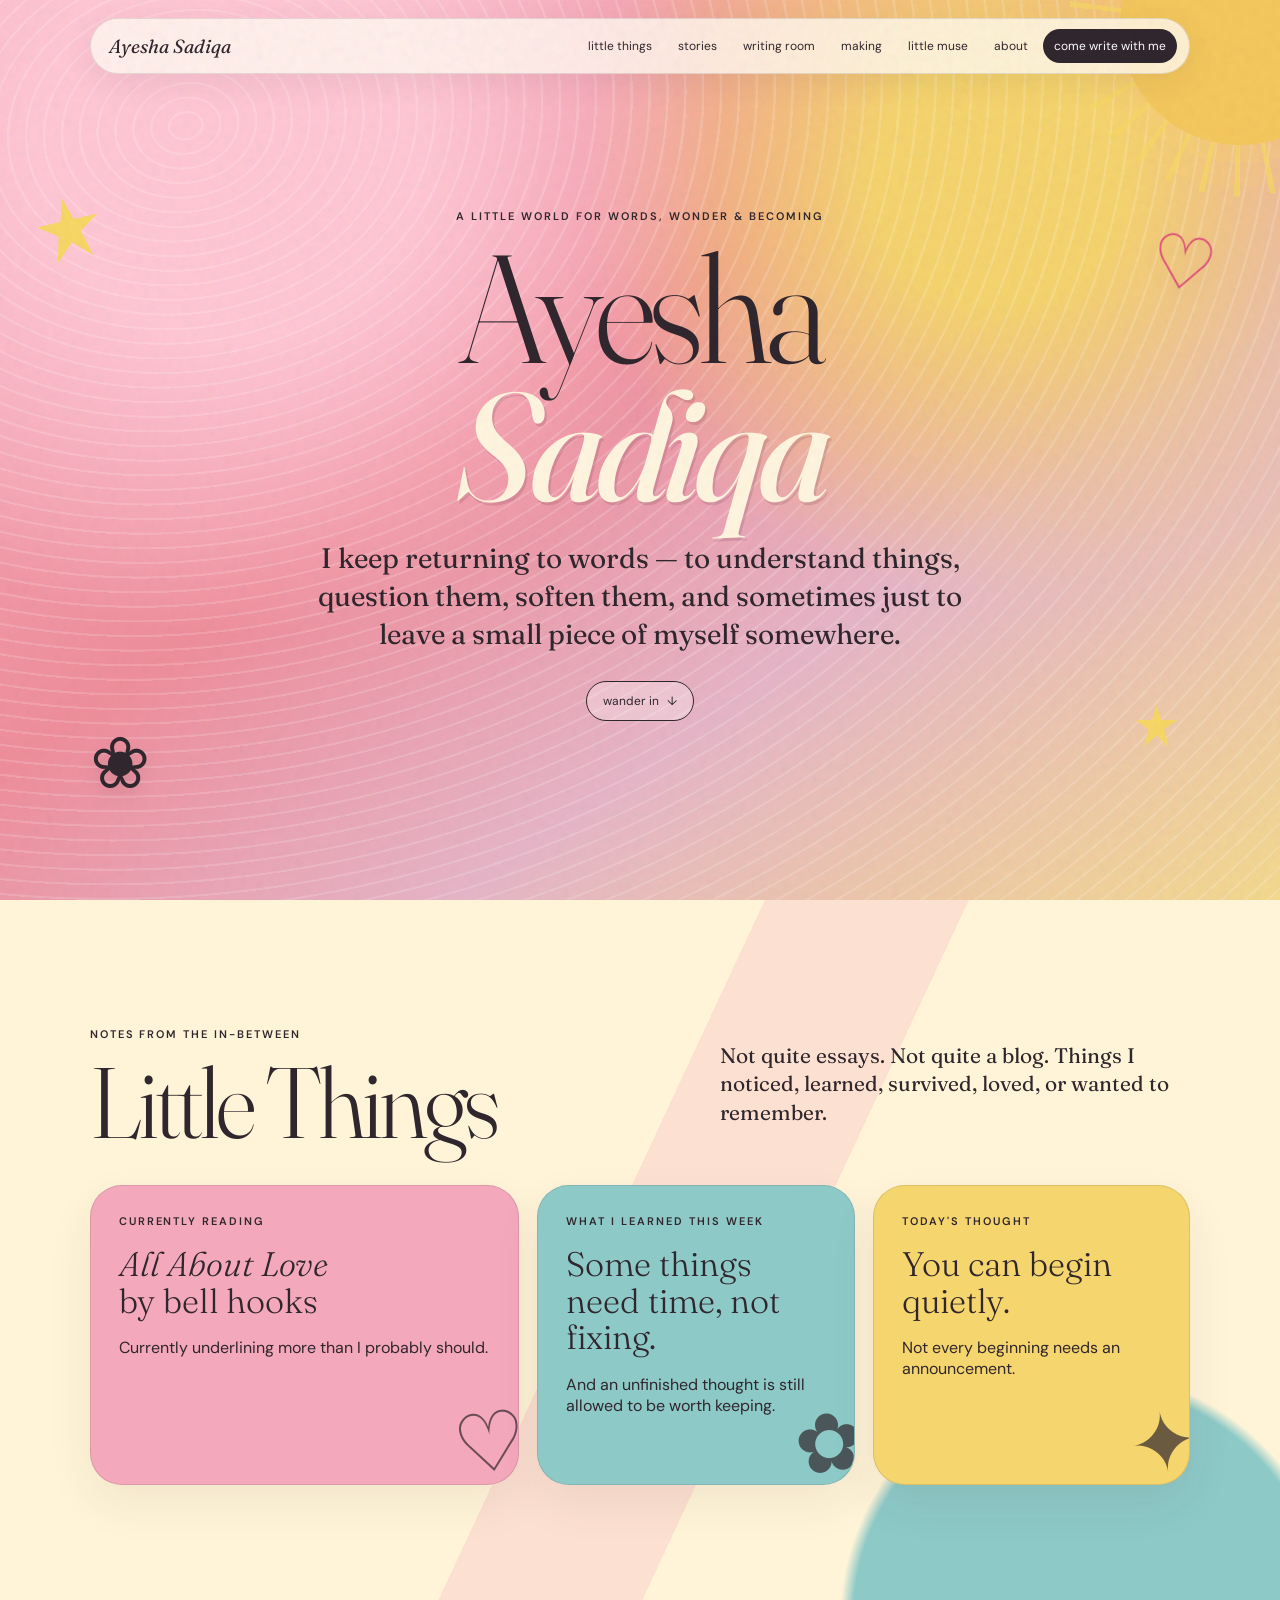
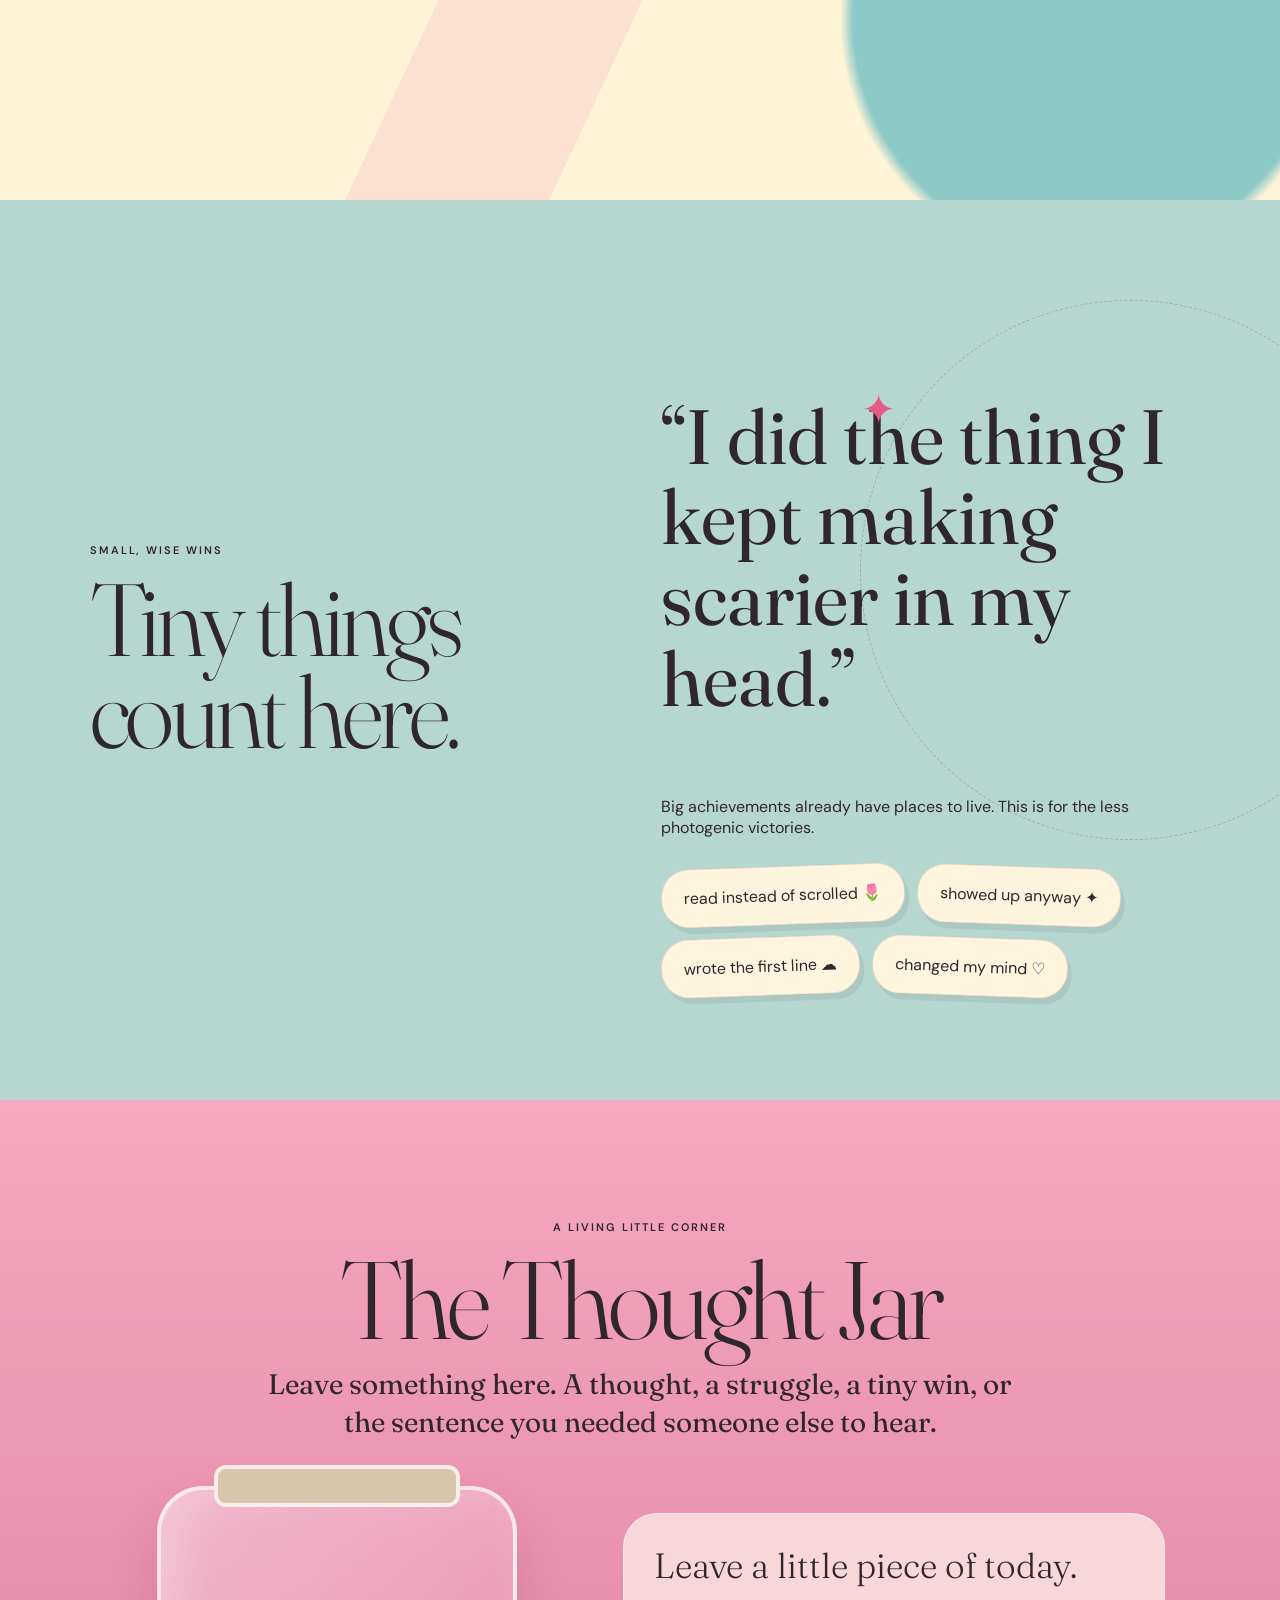
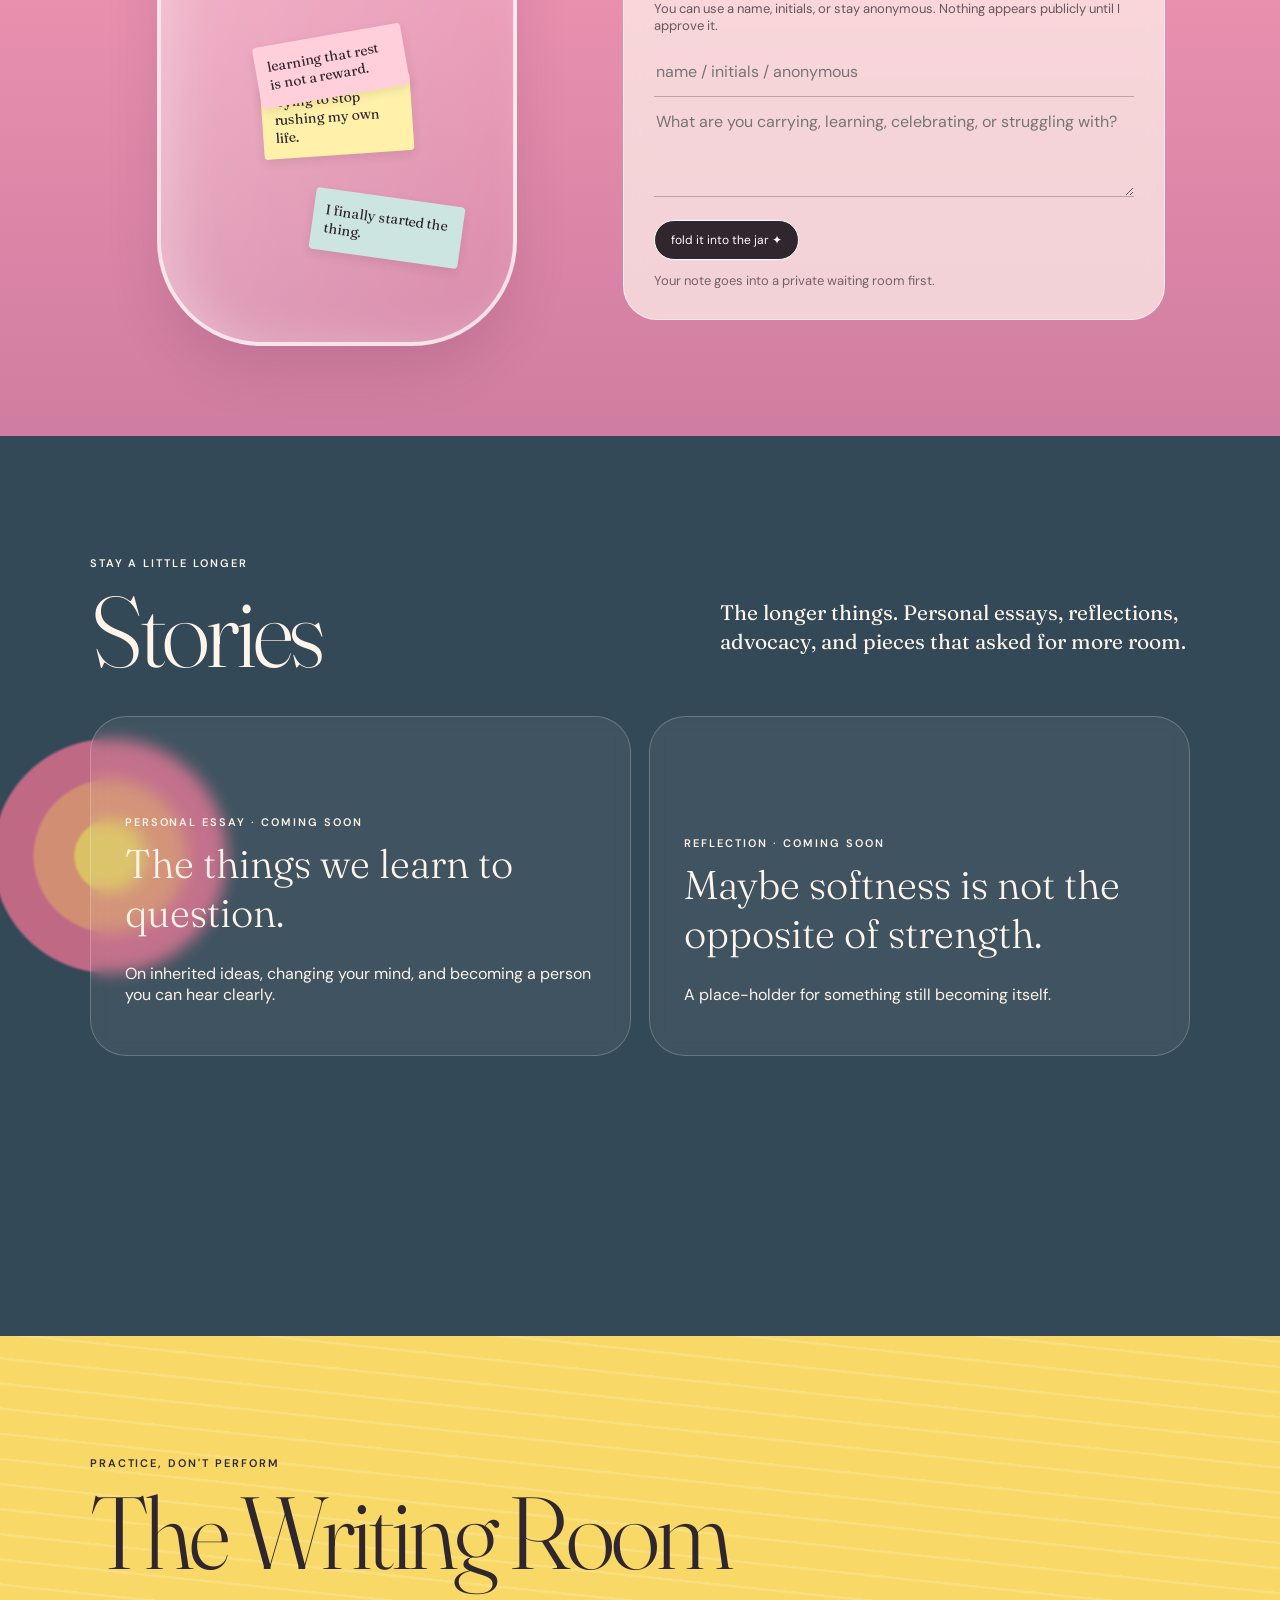
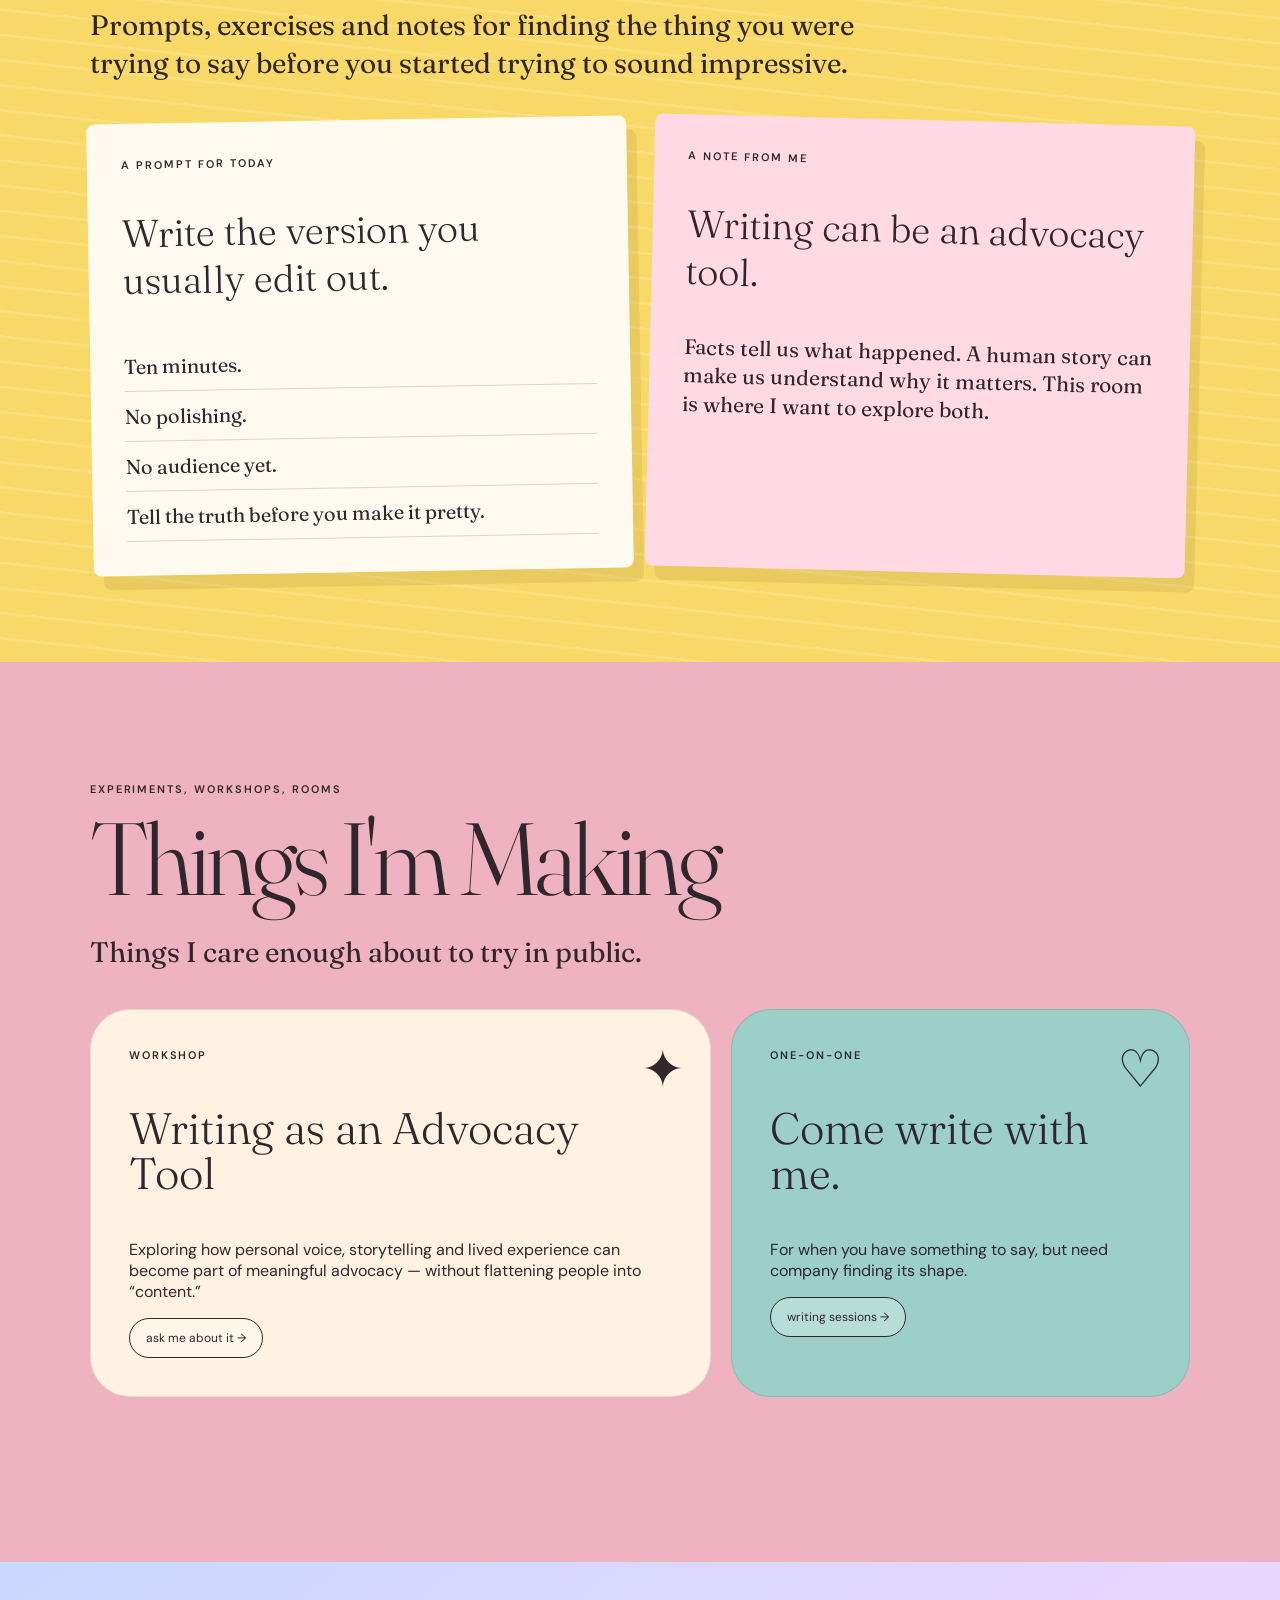
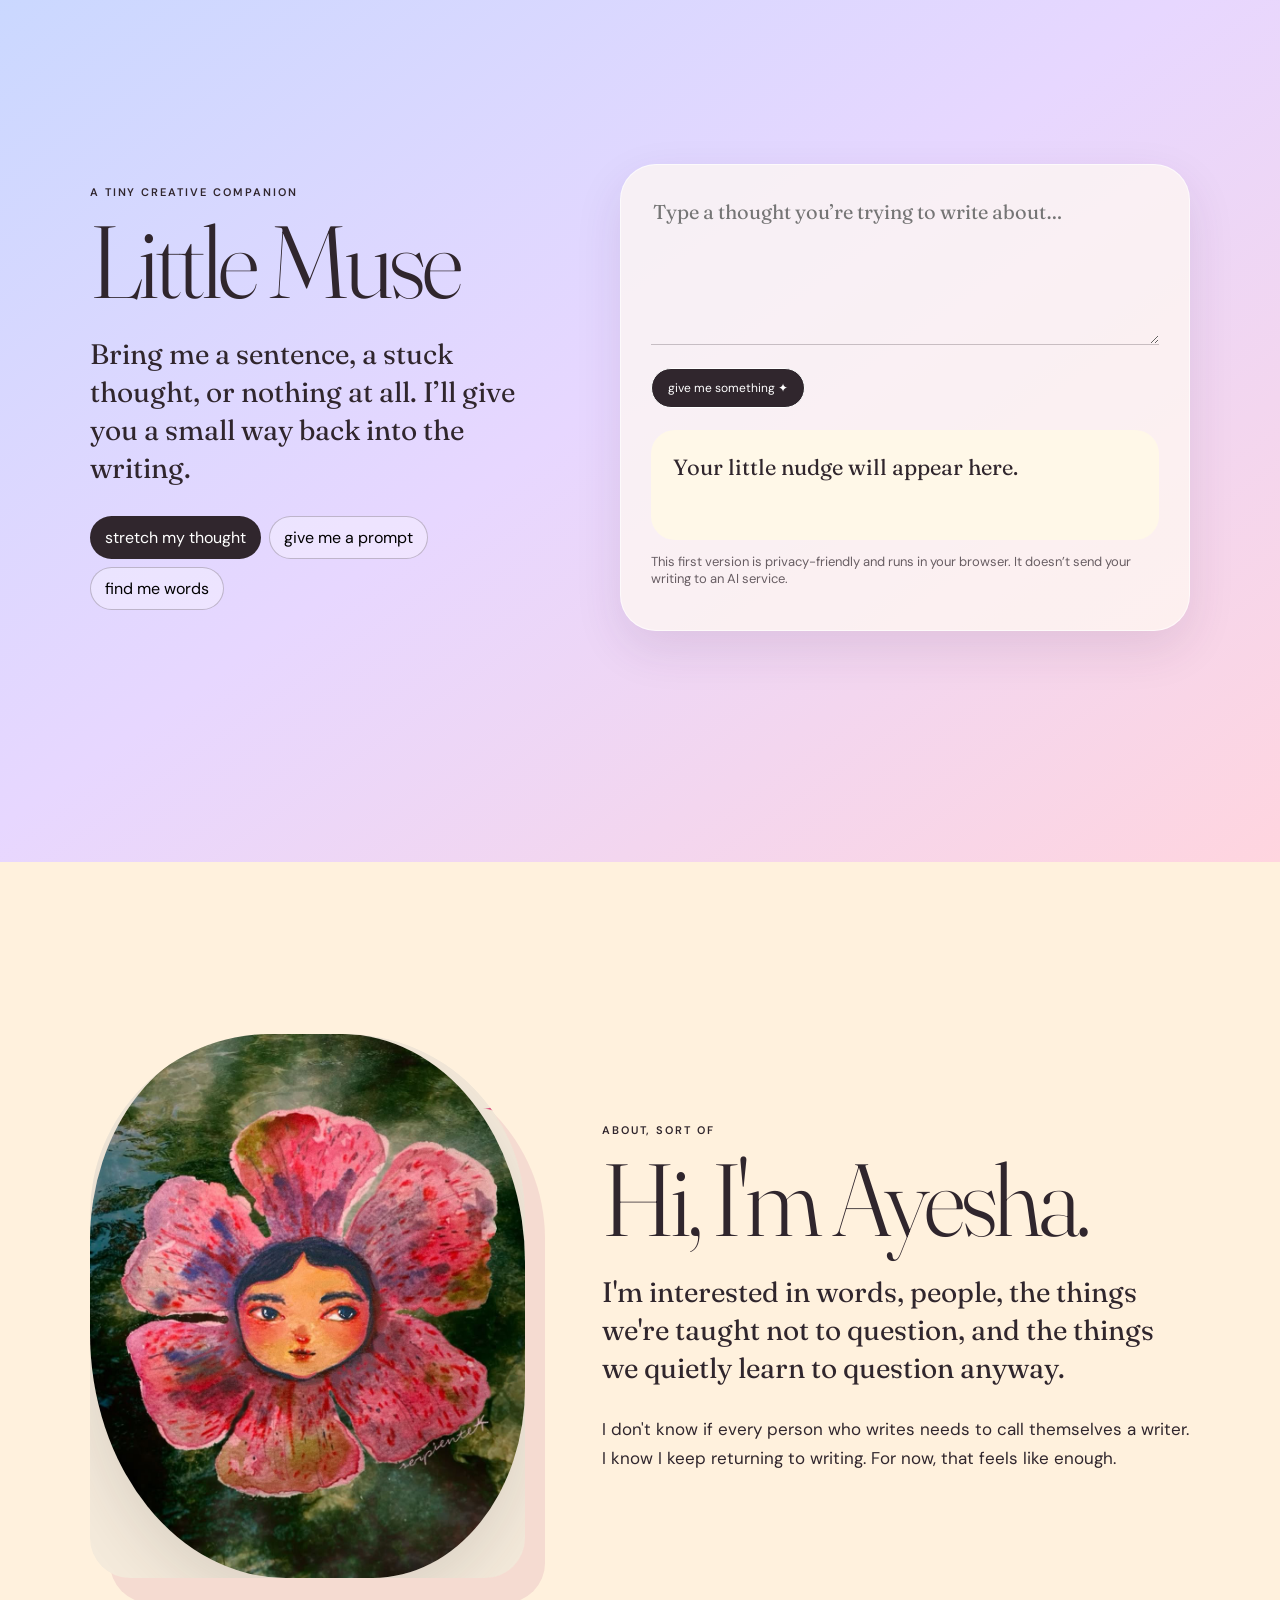
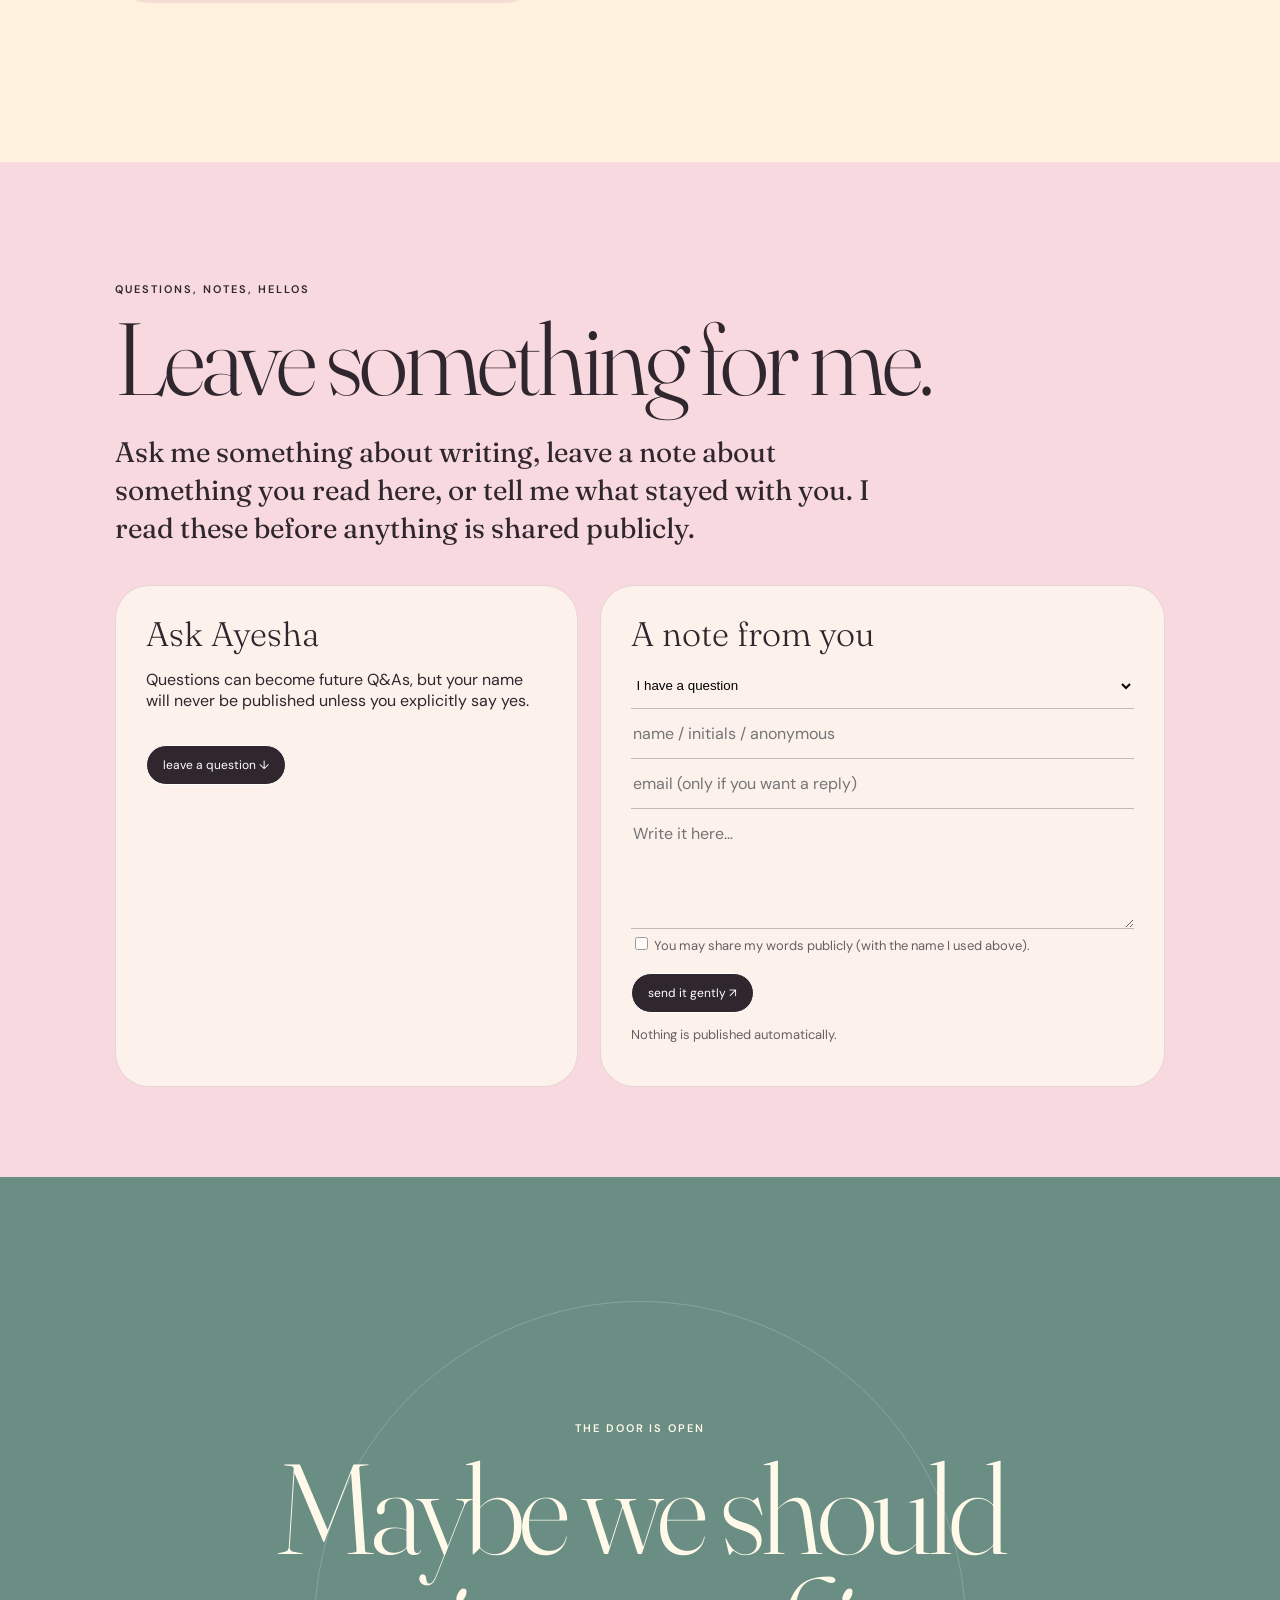
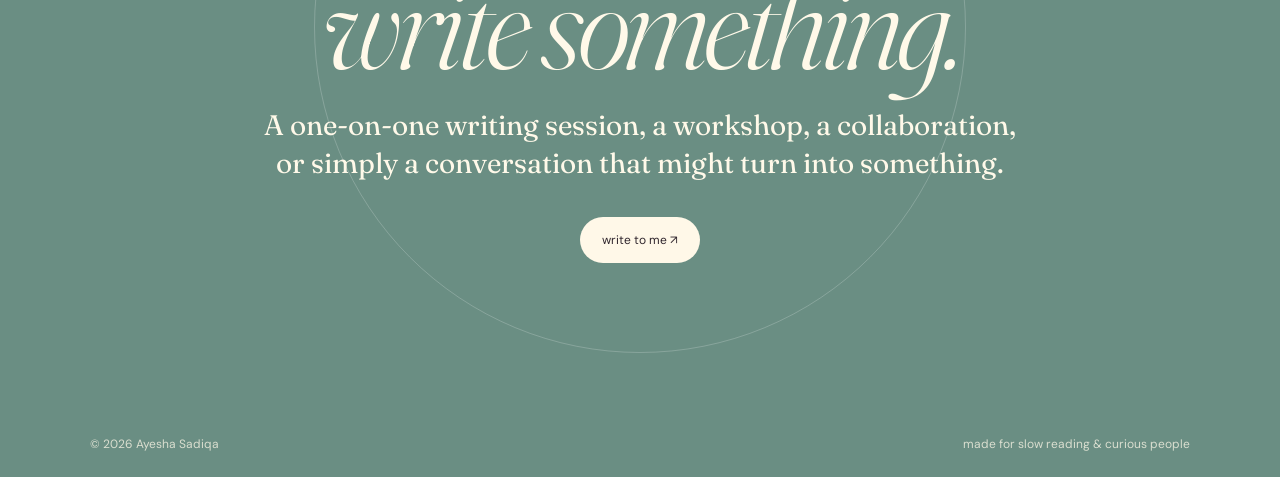
==== index.html @ b077d5cb "Embed final Ayesha flower artwork" ====
<!doctype html>
<html lang="en"><head><meta charset="utf-8"><meta name="viewport" content="width=device-width,initial-scale=1"><meta name="theme-color" content="#fff7e9"><meta name="description" content="Ayesha Sadiqa's little world for words, wonder, writing, reflection and becoming."><meta property="og:title" content="Ayesha Sadiqa — a little world for words"><meta property="og:description" content="Words, wonder, writing, reflection and becoming."><meta property="og:type" content="website"><meta property="og:image" content="/assets/social-card.svg"><meta name="twitter:card" content="summary_large_image"><link rel="icon" href="/assets/favicon.svg" type="image/svg+xml"><link rel="apple-touch-icon" href="/assets/touch-icon.svg"><title>Ayesha Sadiqa — a little world for words</title>
<style>
@import url('https://fonts.googleapis.com/css2?family=DM+Sans:wght@400;500;600&family=Fraunces:opsz,wght@9..144,300;9..144,500&display=swap');
:root{--ink:#30262d;--cream:#fff7e9;--pink:#f3a6bc;--rose:#d94e7d;--coral:#ef866f;--butter:#f7d765;--sky:#86c8d8;--teal:#4b9c9a;--leaf:#648b59;--plum:#8c5a85;--paper:#fffaf1}*{box-sizing:border-box}html{scroll-behavior:smooth}body{margin:0;color:var(--ink);font-family:'DM Sans',sans-serif;background:var(--cream);overflow-x:hidden}a{color:inherit;text-decoration:none}button,input,textarea{font:inherit}.serif{font-family:'Fraunces',Georgia,serif}.grain{position:fixed;inset:0;z-index:99;pointer-events:none;opacity:.075;mix-blend-mode:multiply;background-image:url("data:image/svg+xml,%3Csvg viewBox='0 0 160 160' xmlns='http://www.w3.org/2000/svg'%3E%3Cfilter id='n'%3E%3CfeTurbulence type='fractalNoise' baseFrequency='.7' numOctaves='4' stitchTiles='stitch'/%3E%3C/filter%3E%3Crect width='100%25' height='100%25' filter='url(%23n)'/%3E%3C/svg%3E")}.nav{position:fixed;top:18px;left:50%;transform:translateX(-50%);z-index:50;width:min(1100px,92vw);display:flex;align-items:center;justify-content:space-between;padding:10px 12px 10px 18px;background:rgba(255,250,241,.78);border:1px solid rgba(48,38,45,.12);border-radius:999px;backdrop-filter:blur(16px);box-shadow:0 8px 30px rgba(70,35,50,.08)}.brand{font-family:'Fraunces',serif;font-size:19px;font-style:italic}.navlinks{display:flex;gap:4px;align-items:center}.navlinks a{font-size:12px;padding:9px 11px;border-radius:999px;transition:.2s}.navlinks a:hover{background:#fff}.nav .contact{background:var(--ink);color:#fff}.menu{display:none;border:0;background:transparent;font-size:21px}.panel{min-height:100vh;position:relative;overflow:hidden;padding:120px 7vw 90px;isolation:isolate}.kicker{text-transform:uppercase;letter-spacing:.18em;font-size:11px;font-weight:600}.title{font-family:'Fraunces',serif;font-weight:300;font-size:clamp(48px,8vw,112px);line-height:.9;letter-spacing:-.04em;margin:16px 0}.lead{font-family:'Fraunces',serif;font-size:clamp(20px,2.2vw,31px);line-height:1.35;max-width:780px}.tiny{font-size:13px;opacity:.72}.pill{display:inline-flex;align-items:center;gap:8px;border:1px solid currentColor;border-radius:999px;padding:11px 16px;font-size:12px;background:rgba(255,255,255,.28);cursor:pointer;transition:.2s}.pill:hover{transform:translateY(-2px);background:rgba(255,255,255,.58)}
.home{background:radial-gradient(circle at 18% 16%,#ffc7d5 0 15%,transparent 38%),radial-gradient(circle at 78% 20%,#f5d46e 0 10%,transparent 34%),linear-gradient(145deg,#f8b3c3,#ef8e9c 43%,#e6b6c8 68%,#f4d98e);display:grid;place-items:center}.home:before{content:"";position:absolute;inset:-25%;z-index:-1;background:repeating-radial-gradient(ellipse at 30% 20%,transparent 0 15px,rgba(255,255,255,.16) 16px 18px);transform:rotate(-11deg);animation:drift 22s linear infinite}.hero{max-width:1050px;text-align:center;position:relative}.hero .title{font-size:clamp(70px,12vw,160px)}.hero .title em{display:block;font-weight:500;color:#fff5df;text-shadow:2px 3px 0 rgba(112,53,72,.18)}.hero .lead{margin:24px auto 28px;max-width:690px}.doodle{position:absolute;filter:drop-shadow(0 8px 8px rgba(78,35,52,.12));animation:bob 5s ease-in-out infinite}.star{width:62px;height:62px;background:var(--butter);clip-path:polygon(50% 0,61% 36%,100% 36%,68% 57%,79% 100%,50% 72%,20% 100%,31% 58%,0 36%,39% 36%)}.s1{left:3%;top:22%;transform:rotate(-13deg)}.s2{right:8%;bottom:17%;width:42px;height:42px;animation-delay:-2s}.heart{right:5%;top:24%;font-size:74px;color:#df4c79;transform:rotate(10deg);animation-delay:-1s}.flower{left:7%;bottom:10%;font-size:72px;animation-delay:-3s}.sun{position:absolute;right:-80px;top:-95px;width:240px;height:240px;border-radius:50%;background:#f4c85d;box-shadow:0 0 0 18px rgba(247,215,101,.16),0 0 0 42px rgba(247,215,101,.10);animation:pulse 6s ease-in-out infinite}.sun:after{content:"";position:absolute;inset:-55px;background:repeating-conic-gradient(from 0deg,rgba(247,215,101,.7) 0 2deg,transparent 2deg 12deg);clip-path:circle(49%);z-index:-1}
.little{background:#fff4d8}.little:before{content:"";position:absolute;inset:0;z-index:-2;background:linear-gradient(115deg,transparent 45%,rgba(243,166,188,.25) 45% 57%,transparent 57%),radial-gradient(circle at 85% 80%,#8dc9c7 0 18%,transparent 19%)}.sectionhead{display:flex;justify-content:space-between;align-items:end;gap:30px;margin-bottom:38px}.sectionhead .title{font-size:clamp(54px,8vw,100px);margin-bottom:0}.cards{display:grid;grid-template-columns:1.15fr .85fr .85fr;gap:18px}.note{min-height:300px;border-radius:32px;padding:28px;position:relative;overflow:hidden;border:1px solid rgba(48,38,45,.12);box-shadow:0 18px 45px rgba(79,52,48,.08);transition:.3s}.note:hover{transform:translateY(-7px) rotate(-.4deg)}.note h3{font-family:'Fraunces',serif;font-size:34px;font-weight:300;line-height:1.08;margin:18px 0}.reading{background:#f3a8bb}.learning{background:#8dc9c7}.today{background:#f5d56d}.note .corner{position:absolute;right:-10px;bottom:-12px;font-size:82px;opacity:.7;transform:rotate(-8deg)}
.wins{background:#b6d7cf}.wins .orbit{position:absolute;border:1px dashed rgba(48,38,45,.24);border-radius:50%;width:540px;height:540px;right:-120px;top:100px;animation:spin 30s linear infinite}.wins .orbit:after,.wins .orbit:before{content:"✦";position:absolute;font-size:42px;color:#e45d88}.wins .orbit:after{top:15%;left:0}.wins .orbit:before{right:8%;bottom:8%;color:#f4c85d}.winwrap{display:grid;grid-template-columns:1fr 1.1fr;gap:7vw;align-items:center;min-height:70vh}.bigwin{font-family:'Fraunces',serif;font-size:clamp(40px,6vw,78px);line-height:1.05}.winchips{display:flex;flex-wrap:wrap;gap:12px;margin-top:28px}.winchip{background:#fff5df;border:1px solid rgba(48,38,45,.14);padding:18px 22px;border-radius:28px;transform:rotate(var(--r));box-shadow:4px 6px 0 rgba(48,38,45,.08)}
.jarroom{background:linear-gradient(180deg,#f5a8bf,#e88fae 55%,#cf7da0);text-align:center}.jarroom .title{font-size:clamp(55px,9vw,110px)}.jar-stage{display:grid;grid-template-columns:.9fr 1.1fr;gap:5vw;align-items:center;max-width:1050px;margin:45px auto 0;text-align:left}.jar{height:460px;width:min(360px,80vw);margin:auto;border:4px solid rgba(255,255,255,.72);border-radius:46px 46px 105px 105px;position:relative;background:linear-gradient(110deg,rgba(255,255,255,.32),rgba(255,255,255,.08));box-shadow:inset 18px 0 40px rgba(255,255,255,.25),0 25px 50px rgba(88,40,65,.15)}.jar:before{content:"";position:absolute;left:15%;right:15%;height:34px;top:-25px;border:4px solid rgba(255,255,255,.72);border-radius:12px;background:#d8c5ac}.slip{position:absolute;width:150px;min-height:62px;background:#fff1a9;padding:12px;border-radius:4px;font-family:'Fraunces',serif;font-size:14px;box-shadow:0 4px 10px rgba(70,35,50,.1);left:50%;top:50%;transform:translate(-50%,-50%) rotate(-4deg);animation:floatnote 4s ease-in-out infinite}.slip:nth-child(2){top:68%;left:43%;background:#cde5e1;transform:rotate(8deg);animation-delay:-1s}.slip:nth-child(3){top:32%;left:27%;background:#ffd0dc;transform:rotate(-10deg);animation-delay:-2s}.jarform{background:rgba(255,248,239,.68);border:1px solid rgba(255,255,255,.55);padding:30px;border-radius:34px;backdrop-filter:blur(8px)}.jarform h3{font-family:'Fraunces',serif;font-size:35px;font-weight:300;margin:0 0 8px}.jarform textarea,.jarform input{width:100%;border:0;border-bottom:1px solid rgba(48,38,45,.28);background:transparent;padding:14px 2px;outline:none;resize:vertical}.jarform textarea{min-height:100px}.jarform .pill{margin-top:18px;background:var(--ink);color:white}.wall{margin-top:25px;display:flex;gap:10px;overflow:auto;padding-bottom:8px}.wall .mini{min-width:170px;background:#fff4bb;padding:14px;border-radius:8px;font-family:'Fraunces',serif;font-size:14px;transform:rotate(-1deg)}
.stories{background:#334957;color:#fff4e9}.stories:before{content:"";position:absolute;width:480px;height:480px;border-radius:50%;left:-130px;top:180px;background:radial-gradient(circle,#f8d766 0 10%,#ed9b77 11% 22%,#d96f8e 23% 34%,transparent 35%);filter:blur(.2px);opacity:.85;animation:pulse 8s ease-in-out infinite}.storygrid{display:grid;grid-template-columns:repeat(2,1fr);gap:18px;margin-top:40px}.story{min-height:340px;padding:34px;border:1px solid rgba(255,255,255,.22);border-radius:36px;background:rgba(255,255,255,.06);backdrop-filter:blur(8px);display:flex;flex-direction:column;justify-content:flex-end}.story h3{font-family:'Fraunces',serif;font-size:40px;font-weight:300;margin:10px 0}.story:hover{background:rgba(255,255,255,.11)}
.writing{background:#f8d968}.writing:before{content:"";position:absolute;inset:0;z-index:-1;background:repeating-linear-gradient(6deg,transparent 0 22px,rgba(255,255,255,.15) 23px 25px)}.desk{display:grid;grid-template-columns:1fr 1fr;gap:20px;margin-top:38px}.paper{background:#fffaf0;border-radius:8px;padding:34px;min-height:340px;box-shadow:10px 14px 0 rgba(97,68,28,.10);transform:rotate(-1deg)}.paper:nth-child(2){transform:rotate(1.4deg);background:#ffd9e4}.paper h3{font-family:'Fraunces',serif;font-size:38px;font-weight:300}.promptline{border-bottom:1px solid rgba(48,38,45,.18);padding:12px 0;font-family:'Fraunces',serif;font-size:20px}
.making{background:#efb2c1}.projectgrid{display:grid;grid-template-columns:1.15fr .85fr;gap:20px;margin-top:38px}.project{background:#fff2e1;border:1px solid rgba(48,38,45,.12);border-radius:40px;padding:38px;min-height:360px;position:relative;overflow:hidden}.project h3{font-family:'Fraunces',serif;font-size:44px;font-weight:300;line-height:1.02}.project .spark{position:absolute;right:25px;top:25px;font-size:52px;animation:spin 9s linear infinite}.project.alt{background:#9bcfc7}
.about{background:#fff1dd}.aboutwrap{display:grid;grid-template-columns:.85fr 1.15fr;gap:6vw;align-items:center;min-height:72vh}.portrait{aspect-ratio:4/5;height:auto;border-radius:180px 180px 40px 40px;background:#f4eadb;position:relative;overflow:hidden;box-shadow:20px 25px 0 rgba(216,150,171,.25)}.portrait img{width:100%;height:100%;display:block;object-fit:cover}.portrait:after{content:"✦";position:absolute;right:-15px;top:30px;font-size:72px;color:#d64e7b;z-index:2}.about p:not(.lead){max-width:620px;font-size:17px;line-height:1.7}.contactroom{background:#6a8e83;color:#fff9e9;text-align:center;display:grid;place-items:center}.contactroom:before{content:"";position:absolute;width:650px;height:650px;border:1px solid rgba(255,255,255,.2);border-radius:50%;animation:pulse 7s ease-in-out infinite}.contactroom .title{font-size:clamp(62px,10vw,130px)}.contactroom .pill{background:#fff8e8;color:var(--ink);border:0;padding:15px 22px}.footer{position:absolute;bottom:25px;left:7vw;right:7vw;display:flex;justify-content:space-between;font-size:12px;opacity:.75}
.toast{position:fixed;left:50%;bottom:24px;transform:translate(-50%,20px);background:#30262d;color:#fff;padding:12px 18px;border-radius:999px;z-index:100;opacity:0;pointer-events:none;transition:.25s}.toast.show{opacity:1;transform:translate(-50%,0)}
@keyframes bob{0%,100%{translate:0 0}50%{translate:0 -14px}}@keyframes drift{to{transform:rotate(349deg) translateX(30px)}}@keyframes pulse{50%{transform:scale(1.05)}}@keyframes spin{to{transform:rotate(360deg)}}@keyframes floatnote{0%,100%{margin-top:0}50%{margin-top:-9px}}
@media(max-width:820px){.navlinks a:not(.contact){display:none}.menu{display:block}.panel{padding:110px 6vw 70px}.cards,.winwrap,.jar-stage,.storygrid,.desk,.projectgrid,.aboutwrap{grid-template-columns:1fr}.sectionhead{display:block}.note{min-height:230px}.jar-stage{text-align:center}.jarform{text-align:left}.aboutwrap{gap:35px}.portrait{max-width:360px;width:80%;margin:auto}.sun{right:-130px}.doodle.heart{right:-12px}.home .flower{left:-8px}.footer{position:relative;left:auto;right:auto;bottom:auto;margin-top:60px;gap:20px}}

/* mobile-first polish */
.mobile-dock{display:none}
@media(max-width:820px){
  html{scroll-padding-top:86px}
  body{padding-bottom:74px}
  .nav{top:10px;width:calc(100vw - 20px);padding:8px 9px 8px 14px;border-radius:22px}
  .brand{font-size:17px;white-space:nowrap}
  .navlinks{margin-left:auto}
  .navlinks a:not(.contact){display:none}
  .nav .contact{display:inline-flex;font-size:11px;padding:9px 11px}
  .menu{display:none}
  .panel{min-height:auto;padding:104px 20px 72px}
  .home{min-height:100svh;padding-top:124px;padding-bottom:96px}
  .hero{width:100%;max-width:100%}
  .hero .title{font-size:clamp(58px,20vw,86px);line-height:.88}
  .hero .lead{font-size:20px;line-height:1.45;margin:20px auto 24px;padding:0 3px}
  .kicker{font-size:10px;letter-spacing:.14em;line-height:1.5}
  .title,.sectionhead .title,.jarroom .title,.contactroom .title{font-size:clamp(48px,15vw,72px);line-height:.94;overflow-wrap:anywhere}
  .lead{font-size:20px;line-height:1.45}
  .sectionhead{display:block;margin-bottom:26px}
  .sectionhead .lead{margin-top:18px}
  .cards,.winwrap,.jar-stage,.storygrid,.desk,.projectgrid,.aboutwrap{grid-template-columns:1fr}
  .cards{gap:14px}
  .note{min-height:210px;padding:24px;border-radius:26px}
  .note h3{font-size:31px;padding-right:28px}
  .note .corner{font-size:62px;right:-4px;bottom:-6px}
  .wins{padding-top:92px}
  .winwrap{gap:26px;min-height:auto}
  .bigwin{font-size:42px;line-height:1.08;margin:6px 0 18px}
  .winchips{gap:9px}
  .winchip{padding:13px 16px;border-radius:20px;font-size:13px}
  .wins .orbit{width:360px;height:360px;right:-210px;top:70px;opacity:.7}
  .jarroom{padding-left:16px;padding-right:16px}
  .jarroom>.lead{font-size:19px;padding:0 6px}
  .jar-stage{gap:38px;margin-top:44px;text-align:center}
  .jar{width:min(330px,88vw);height:430px;border-radius:40px 40px 88px 88px;border-width:3px}
  .jar:before{top:-23px;height:31px;border-width:3px}
  .slip{width:138px;min-height:58px;font-size:13px;padding:10px}
  .slip:nth-child(2){top:69%;left:41%}
  .slip:nth-child(3){top:31%;left:22%}
  .jarform{padding:24px 20px;border-radius:28px;text-align:left}
  .jarform h3{font-size:31px}
  .jarform input,.jarform textarea{font-size:16px;padding:15px 2px}
  .jarform textarea{min-height:120px}
  .jarform .pill{width:100%;justify-content:center;padding:14px 16px}
  .wall{margin-left:-4px;margin-right:-4px;padding:4px 4px 12px;scroll-snap-type:x mandatory}
  .wall .mini{min-width:72vw;scroll-snap-align:center;padding:16px;font-size:15px}
  .storygrid,.desk,.projectgrid{gap:14px}
  .story{min-height:260px;padding:25px;border-radius:28px}
  .story h3{font-size:32px}
  .paper{min-height:auto;padding:25px;transform:none!important;border-radius:18px}
  .paper h3{font-size:32px}
  .promptline{font-size:18px}
  .project{min-height:auto;padding:27px;border-radius:30px}
  .project h3{font-size:37px;padding-right:24px}
  .project .spark{font-size:39px;right:16px;top:14px}
  .aboutwrap{gap:30px}
  .portrait{height:390px;max-width:330px;width:88%;margin:auto;border-radius:140px 140px 32px 32px}
  .about .lead{font-size:23px}
  .about p:not(.lead){font-size:16px;line-height:1.7}
  .contactroom{min-height:82svh;padding-bottom:110px}
  .contactroom:before{width:430px;height:430px}
  .contactroom .lead{font-size:20px}
  .contactroom .pill{padding:15px 20px}
  .footer{position:relative;left:auto;right:auto;bottom:auto;margin-top:60px;gap:8px;flex-direction:column;align-items:center}
  .sun{width:180px;height:180px;right:-105px;top:-70px}
  .s1{left:-18px;top:18%;width:42px;height:42px}
  .s2{right:18px;bottom:10%;width:30px;height:30px}
  .doodle.heart{right:-4px;top:28%;font-size:54px}
  .home .flower{left:-8px;bottom:7%;font-size:48px}
  .mobile-dock{display:flex;position:fixed;z-index:70;left:10px;right:10px;bottom:10px;padding:8px 7px calc(8px + env(safe-area-inset-bottom));background:rgba(255,250,241,.9);backdrop-filter:blur(18px);border:1px solid rgba(48,38,45,.12);border-radius:24px;box-shadow:0 10px 32px rgba(70,35,50,.18);justify-content:space-around;gap:3px}
  .mobile-dock a{display:flex;min-width:0;flex:1;flex-direction:column;align-items:center;gap:3px;padding:6px 2px;border-radius:16px;font-size:9px;line-height:1.1;text-align:center}
  .mobile-dock b{font-size:17px;font-weight:400;line-height:1}
  .mobile-dock a:active{background:#fff}
  .toast{bottom:92px;max-width:calc(100vw - 32px);text-align:center}
}
@media(max-width:380px){
  .nav .contact{font-size:10px;padding:8px 9px}
  .brand{font-size:15px}
  .hero .title{font-size:56px}
  .jar{width:90vw;height:400px}
  .slip{width:126px}
  .mobile-dock a{font-size:8px}
}
@media(prefers-reduced-motion:reduce){
  *,*:before,*:after{animation-duration:.001ms!important;animation-iteration-count:1!important;scroll-behavior:auto!important}
}

/* thought jar mobile correction */
@media(max-width:820px){
  .jarroom{
    padding-top:88px!important;
    padding-bottom:86px!important;
    min-height:auto!important;
  }
  .jarroom .title{
    margin-top:10px!important;
    margin-bottom:16px!important;
    font-size:clamp(54px,16vw,72px)!important;
    line-height:.9!important;
  }
  .jarroom>.lead{
    max-width:340px!important;
    margin:0 auto!important;
    font-size:18px!important;
    line-height:1.42!important;
  }
  .jar-stage{
    display:flex!important;
    flex-direction:column!important;
    align-items:center!important;
    gap:26px!important;
    margin:30px auto 0!important;
    width:100%!important;
    max-width:380px!important;
  }
  .jar{
    display:block!important;
    visibility:visible!important;
    opacity:1!important;
    order:1!important;
    width:min(300px,82vw)!important;
    height:350px!important;
    min-height:350px!important;
    margin:12px auto 4px!important;
    border:4px solid rgba(255,255,255,.9)!important;
    border-radius:38px 38px 82px 82px!important;
    background:
      linear-gradient(110deg,rgba(255,255,255,.30),rgba(255,255,255,.07)),
      rgba(255,255,255,.05)!important;
    box-shadow:
      inset 18px 0 32px rgba(255,255,255,.26),
      inset -10px 0 24px rgba(255,255,255,.08),
      0 18px 38px rgba(88,40,65,.18)!important;
  }
  .jar:before{
    left:16%!important;
    right:16%!important;
    height:28px!important;
    top:-22px!important;
    border:4px solid rgba(255,255,255,.9)!important;
    border-radius:10px!important;
    background:#dcc7ad!important;
  }
  .slip{
    width:122px!important;
    min-height:54px!important;
    padding:9px!important;
    font-size:12px!important;
    line-height:1.25!important;
    box-shadow:0 5px 12px rgba(70,35,50,.16)!important;
  }
  .slip:nth-child(1){
    left:52%!important;
    top:49%!important;
    transform:translate(-50%,-50%) rotate(-5deg)!important;
  }
  .slip:nth-child(2){
    left:41%!important;
    top:69%!important;
    transform:translate(-50%,-50%) rotate(7deg)!important;
  }
  .slip:nth-child(3){
    left:31%!important;
    top:31%!important;
    transform:translate(-50%,-50%) rotate(-8deg)!important;
  }
  .jarform{
    order:2!important;
    width:100%!important;
    margin:0!important;
  }
}
@media(max-width:390px){
  .jar-stage{max-width:340px!important}
  .jar{width:278px!important;height:330px!important;min-height:330px!important}
  .slip{width:112px!important;font-size:11.5px!important}
}

.moderation-note{margin-top:12px;opacity:.65}
.muse{background:linear-gradient(145deg,#c9d8ff,#e7d7ff 48%,#ffd5df);color:var(--ink)}
.muse-wrap{display:grid;grid-template-columns:.9fr 1.1fr;gap:5vw;align-items:center;max-width:1120px;margin:auto;min-height:70vh}
.muse-tools{display:flex;gap:8px;flex-wrap:wrap;margin-top:24px}
.muse-tab{border:1px solid rgba(48,38,45,.25);background:rgba(255,255,255,.34);border-radius:999px;padding:10px 14px;cursor:pointer}
.muse-tab.active{background:var(--ink);color:white}
.muse-card{background:rgba(255,250,241,.72);border:1px solid rgba(255,255,255,.65);border-radius:36px;padding:30px;box-shadow:0 18px 48px rgba(70,35,80,.11)}
.muse-card textarea{width:100%;min-height:150px;resize:vertical;border:0;border-bottom:1px solid rgba(48,38,45,.25);background:transparent;font:20px/1.5 'Fraunces',serif;outline:none}
.muse-go{margin-top:18px;background:var(--ink)!important;color:white!important}
.muse-output{margin-top:22px;padding:22px;border-radius:24px;background:#fff8e8;font:22px/1.45 'Fraunces',serif;min-height:110px}
@media(max-width:820px){
  body{padding-top:48px}
  .nav{top:10px}
  .mobile-dock{
    top:72px!important;
    bottom:auto!important;
    left:10px!important;
    right:10px!important;
    padding:6px 6px!important;
    border-radius:20px!important;
    overflow-x:auto;
    scrollbar-width:none;
  }
  .mobile-dock::-webkit-scrollbar{display:none}
  .mobile-dock a{min-width:58px!important;font-size:8.5px!important;padding:5px 1px!important}
  .mobile-dock b{font-size:16px!important}
  .home{padding-top:172px!important}
  .panel:not(.home){scroll-margin-top:132px}
  .muse-wrap{grid-template-columns:1fr;gap:24px;min-height:auto}
  .muse-card{padding:22px 18px;border-radius:28px}
  .muse-card textarea{font-size:18px;min-height:130px}
  .muse-output{font-size:19px;padding:18px}
  .muse-tools{gap:6px}
  .muse-tab{font-size:11px;padding:9px 11px}
}
.connect{background:#f7d9df}.connect-wrap{max-width:1050px;margin:auto}.connect-grid{display:grid;grid-template-columns:.9fr 1.1fr;gap:22px;margin-top:38px}.connect-card{background:rgba(255,250,241,.72);border:1px solid rgba(48,38,45,.12);border-radius:34px;padding:30px}.connect-card h3{font:300 34px/1.1 'Fraunces',serif;margin:0 0 10px}.connect-card input,.connect-card textarea,.connect-card select{width:100%;border:0;border-bottom:1px solid rgba(48,38,45,.28);background:transparent;padding:14px 2px;outline:none}.connect-card textarea{min-height:120px;resize:vertical}.connect-card .pill{margin-top:18px;background:var(--ink);color:#fff}.skip-link{position:fixed;left:12px;top:-60px;z-index:200;background:#fff;padding:10px 14px;border-radius:12px}.skip-link:focus{top:12px}a:focus-visible,button:focus-visible,input:focus-visible,textarea:focus-visible,select:focus-visible{outline:3px solid #30262d;outline-offset:3px}@media(max-width:820px){.connect-grid{grid-template-columns:1fr}.connect-card{padding:24px 20px;border-radius:28px}}.about-artwork{display:block;width:100%;height:auto;aspect-ratio:4/5;object-fit:cover;border-radius:38% 42% 35% 45%;box-shadow:0 24px 60px rgba(48,38,45,.12)}@media(prefers-reduced-motion:reduce){*,*::before,*::after{animation-duration:.01ms!important;animation-iteration-count:1!important;scroll-behavior:auto!important;transition-duration:.01ms!important}}</style></head><body><a class="skip-link" href="#main">Skip to content</a><div class="grain"></div><main id="main">
<nav class="nav"><a class="brand" href="#home">Ayesha Sadiqa</a><div class="navlinks"><a href="#little">little things</a><a href="#stories">stories</a><a href="#writing">writing room</a><a href="#making">making</a><a href="#muse">little muse</a><a href="#about">about</a><a class="contact" href="#contact">come write with me</a></div><button class="menu" aria-label="Menu" onclick="document.getElementById('little').scrollIntoView()">✦</button></nav>
<section class="panel home" id="home"><div class="sun"></div><div class="doodle star s1"></div><div class="doodle star s2"></div><div class="doodle heart">♡</div><div class="doodle flower">❀</div><div class="hero"><div class="kicker">a little world for words, wonder & becoming</div><h1 class="title">Ayesha <em>Sadiqa</em></h1><p class="lead">I keep returning to words — to understand things, question them, soften them, and sometimes just to leave a small piece of myself somewhere.</p><a class="pill" href="#little">wander in <span>↓</span></a></div></section>
<section class="panel little" id="little"><div class="sectionhead"><div><div class="kicker">notes from the in-between</div><h2 class="title">Little Things</h2></div><p class="lead" style="font-size:21px;max-width:470px">Not quite essays. Not quite a blog. Things I noticed, learned, survived, loved, or wanted to remember.</p></div><div class="cards"><a class="note reading" href="/little-things/all-about-love.html"><div class="kicker">currently reading</div><h3><i id="readingTitle">All About Love</i><br>by <span id="readingAuthor">bell hooks</span></h3><p id="readingNote">Currently underlining more than I probably should.</p><div class="corner">♡</div></a><a class="note learning" href="/little-things/what-i-learned.html"><div class="kicker">what I learned this week</div><h3 id="lessonTitle">Some things need time, not fixing.</h3><p id="lessonBody">And an unfinished thought is still allowed to be worth keeping.</p><div class="corner">✿</div></a><a class="note today" href="/little-things/todays-thought.html"><div class="kicker">today's thought</div><h3 id="thoughtTitle">You can begin quietly.</h3><p id="thoughtBody">Not every beginning needs an announcement.</p><div class="corner">✦</div></a></div></section>
<section class="panel wins" onclick="location.href='/wins/'" style="cursor:pointer"><div class="orbit"></div><div class="winwrap"><div><div class="kicker">small, wise wins</div><h2 class="title">Tiny things count here.</h2></div><div><p class="bigwin" id="winTitle">“I did the thing I kept making scarier in my head.”</p><p id="winBody">Big achievements already have places to live. This is for the less photogenic victories.</p><div class="winchips" id="winChips"><div class="winchip" style="--r:-2deg">read instead of scrolled 🌷</div><div class="winchip" style="--r:2deg">showed up anyway ✦</div><div class="winchip" style="--r:-1deg">wrote the first line ☁</div><div class="winchip" style="--r:1.5deg">changed my mind ♡</div></div></div></div></section>
<section class="panel jarroom" id="jar"><div class="kicker">a living little corner</div><h2 class="title">The Thought Jar</h2><p class="lead" style="margin:0 auto">Leave something here. A thought, a struggle, a tiny win, or the sentence you needed someone else to hear.</p><div class="jar-stage"><div class="jar"><div class="slip">you don't need a conclusion yet.</div><div class="slip">today I tried.</div><div class="slip">some softness, please.</div></div><form class="jarform" id="jarForm" name="thought-jar" method="POST" data-netlify="true" netlify-honeypot="bot-field">
<input type="hidden" name="form-name" value="thought-jar">
<p hidden><label>Don’t fill this out: <input name="bot-field"></label></p>
<h3>Leave a little piece of today.</h3>
<p class="tiny">You can use a name, initials, or stay anonymous. Nothing appears publicly until I approve it.</p>
<input id="jarName" name="name" maxlength="40" placeholder="name / initials / anonymous">
<textarea id="jarText" name="thought" maxlength="220" required placeholder="What are you carrying, learning, celebrating, or struggling with?"></textarea>
<button class="pill" type="submit">fold it into the jar ✦</button>
<div class="tiny moderation-note">Your note goes into a private waiting room first.</div>
</form></div></section>
<section class="panel stories" id="stories" onclick="location.href='/stories/'" style="cursor:pointer"><div class="sectionhead"><div><div class="kicker">stay a little longer</div><h2 class="title">Stories</h2></div><p class="lead" style="font-size:21px;max-width:470px">The longer things. Personal essays, reflections, advocacy, and pieces that asked for more room.</p></div><div class="storygrid"><article class="story"><div class="kicker">personal essay · coming soon</div><h3>The things we learn to question.</h3><p>On inherited ideas, changing your mind, and becoming a person you can hear clearly.</p></article><article class="story"><div class="kicker">reflection · coming soon</div><h3>Maybe softness is not the opposite of strength.</h3><p>A place-holder for something still becoming itself.</p></article></div></section>
<section class="panel writing" id="writing" onclick="location.href='/writing-room/'" style="cursor:pointer"><div class="kicker">practice, don't perform</div><h2 class="title">The Writing Room</h2><p class="lead">Prompts, exercises and notes for finding the thing you were trying to say before you started trying to sound impressive.</p><div class="desk"><article class="paper"><div class="kicker">a prompt for today</div><h3 id="promptTitle">Write the version you usually edit out.</h3><div id="promptLines"><div class="promptline">Ten minutes.</div><div class="promptline">No polishing.</div><div class="promptline">No audience yet.</div><div class="promptline">Tell the truth before you make it pretty.</div></div></article><article class="paper"><div class="kicker">a note from me</div><h3>Writing can be an advocacy tool.</h3><p class="lead" style="font-size:21px">Facts tell us what happened. A human story can make us understand why it matters. This room is where I want to explore both.</p></article></div></section>
<section class="panel making" id="making"><div class="kicker">experiments, workshops, rooms</div><h2 class="title">Things I'm Making</h2><p class="lead">Things I care enough about to try in public.</p><div class="projectgrid"><article class="project"><div class="spark">✦</div><div class="kicker">workshop</div><h3>Writing as an Advocacy Tool</h3><p>Exploring how personal voice, storytelling and lived experience can become part of meaningful advocacy — without flattening people into “content.”</p><a class="pill" href="#contact">ask me about it →</a></article><article class="project alt"><div class="spark">♡</div><div class="kicker">one-on-one</div><h3>Come write with me.</h3><p>For when you have something to say, but need company finding its shape.</p><a class="pill" href="#contact">writing sessions →</a></article></div></section>
<section class="panel muse" id="muse">
<div class="muse-wrap">
<div>
<div class="kicker">a tiny creative companion</div>
<h2 class="title">Little Muse</h2>
<p class="lead">Bring me a sentence, a stuck thought, or nothing at all. I’ll give you a small way back into the writing.</p>
<div class="muse-tools">
<button class="muse-tab active" data-mode="stretch">stretch my thought</button>
<button class="muse-tab" data-mode="prompt">give me a prompt</button>
<button class="muse-tab" data-mode="words">find me words</button>
</div>
</div>
<div class="muse-card">
<textarea id="museInput" maxlength="500" placeholder="Type a thought you’re trying to write about…"></textarea>
<button class="pill muse-go" id="museGo">give me something ✦</button>
<div class="muse-output" id="museOutput">Your little nudge will appear here.</div>
<p class="tiny">This first version is privacy-friendly and runs in your browser. It doesn’t send your writing to an AI service.</p>
</div>
</div>
</section><section class="panel about" id="about"><div class="aboutwrap"><div class="portrait"><img class="about-artwork" src="/assets/ayesha-flower.jpg.JPG" alt="Hand-painted pink flower with a woman’s face at its centre" width="960" height="1200" loading="lazy" decoding="async"></div><div><div class="kicker">about, sort of</div><h2 class="title">Hi, I'm Ayesha.</h2><p class="lead">I'm interested in words, people, the things we're taught not to question, and the things we quietly learn to question anyway.</p><p>I don't know if every person who writes needs to call themselves a writer. I know I keep returning to writing. For now, that feels like enough.</p></div></div></section>
<section class="panel connect" id="connect"><div class="connect-wrap"><div class="kicker">questions, notes, hellos</div><h2 class="title">Leave something for me.</h2><p class="lead">Ask me something about writing, leave a note about something you read here, or tell me what stayed with you. I read these before anything is shared publicly.</p><div class="connect-grid"><div class="connect-card"><h3>Ask Ayesha</h3><p>Questions can become future Q&As, but your name will never be published unless you explicitly say yes.</p><a class="pill" href="#visitor-note">leave a question ↓</a></div><form class="connect-card" id="visitor-note" name="visitor-note" method="POST" data-netlify="true" netlify-honeypot="bot-field"><input type="hidden" name="form-name" value="visitor-note"><p hidden><label>Don’t fill this out: <input name="bot-field"></label></p><h3>A note from you</h3><select name="kind" aria-label="Type of note"><option value="question">I have a question</option><option value="note">I want to leave a note</option><option value="feedback">I want to share feedback</option></select><input name="name" maxlength="50" placeholder="name / initials / anonymous"><input name="email" type="email" placeholder="email (only if you want a reply)"><textarea name="message" maxlength="800" required placeholder="Write it here…"></textarea><label class="tiny"><input type="checkbox" name="okay_to_share" value="yes" style="width:auto"> You may share my words publicly (with the name I used above).</label><br><button class="pill" type="submit">send it gently ↗</button><p class="tiny">Nothing is published automatically.</p></form></div></div></section>
<section class="panel contactroom" id="contact"><div><div class="kicker">the door is open</div><h2 class="title">Maybe we should<br><i>write something.</i></h2><p class="lead" style="margin:25px auto 35px">A one-on-one writing session, a workshop, a collaboration, or simply a conversation that might turn into something.</p><a class="pill" href="mailto:aaishaakhaan12@gmail.com?subject=Hello%20Ayesha">write to me ↗</a></div><div class="footer"><span>© 2026 Ayesha Sadiqa</span><span>made for slow reading & curious people</span></div></section></main>
<nav class="mobile-dock" aria-label="Mobile navigation"><a href="#home"><b>⌂</b><span>home</span></a><a href="#little"><b>♡</b><span>little things</span></a><a href="#jar"><b>✦</b><span>thought jar</span></a><a href="#stories"><b>☾</b><span>stories</span></a><a href="#writing"><b>✎</b><span>writing</span></a><a href="#muse"><b>☼</b><span>muse</span></a><a href="#connect"><b>?</b><span>ask</span></a></nav><div class="toast" id="toast">your note is tucked into the jar ♡</div>
<script>
async function loadSiteContent(){
  try{
    const data=await fetch('/content/content.json',{cache:'no-store'}).then(r=>r.json());
    if(data.reading){
      document.getElementById('readingTitle').textContent=data.reading.title||'';
      document.getElementById('readingAuthor').textContent=data.reading.author||'';
      document.getElementById('readingNote').textContent=data.reading.note||'';
    }
    const lesson=[...(data.lessons||[])].sort((a,b)=>String(b.date).localeCompare(String(a.date)))[0];
    if(lesson){document.getElementById('lessonTitle').textContent=lesson.title;document.getElementById('lessonBody').textContent=lesson.body||''}
    const thought=[...(data.thoughts||[])].sort((a,b)=>String(b.date).localeCompare(String(a.date)))[0];
    if(thought){document.getElementById('thoughtTitle').textContent=thought.title;document.getElementById('thoughtBody').textContent=thought.body||''}
    const win=[...(data.wins||[])].sort((a,b)=>String(b.date).localeCompare(String(a.date)))[0];
    if(win){
      document.getElementById('winTitle').textContent='“'+win.title+'”';
      document.getElementById('winBody').textContent=win.body||'';
      const wc=document.getElementById('winChips'); wc.innerHTML='';
      (win.tags||[]).forEach((t,i)=>{const d=document.createElement('div');d.className='winchip';d.style.setProperty('--r',(i%2?2:-2)+'deg');d.textContent=t;wc.appendChild(d)})
    }
    const prompt=[...(data.prompts||[])].sort((a,b)=>String(b.date).localeCompare(String(a.date)))[0];
    if(prompt){
      document.getElementById('promptTitle').textContent=prompt.title;
      const pl=document.getElementById('promptLines');pl.innerHTML='';
      (prompt.lines||[]).forEach(line=>{const d=document.createElement('div');d.className='promptline';d.textContent=line;pl.appendChild(d)})
    }
    const approved=(data.approved_jar||[]).slice(-3);
    const slips=document.querySelectorAll('.jar .slip');
    approved.forEach((n,i)=>{if(slips[i])slips[i].textContent=n.text});
  }catch(e){console.warn('Using built-in content fallback',e)}
}
loadSiteContent();

document.getElementById('jarForm')?.addEventListener('submit',async e=>{
  e.preventDefault();
  const form=e.currentTarget;
  const body=new URLSearchParams(new FormData(form)).toString();
  try{
    const res=await fetch('/',{method:'POST',headers:{'Content-Type':'application/x-www-form-urlencoded'},body});
    if(!res.ok)throw new Error('submit');
    form.reset();
    const toast=document.getElementById('toast');
    toast.textContent='your note is waiting privately for Ayesha’s approval ♡';
    toast.classList.add('show'); setTimeout(()=>toast.classList.remove('show'),3200);
  }catch(err){
    alert('That note did not send. Please try again in a moment.');
  }
});

let museMode='stretch';
document.querySelectorAll('.muse-tab').forEach(b=>b.addEventListener('click',()=>{
  document.querySelectorAll('.muse-tab').forEach(x=>x.classList.remove('active'));b.classList.add('active');museMode=b.dataset.mode;
}));
const musePrompts=[
  'Write about something ordinary that you secretly have strong feelings about.',
  'Describe a moment you changed your mind — but begin with what you used to believe.',
  'Write the sentence you would normally delete because it feels too honest.',
  'Choose one object near you. Give it a memory it could not possibly have.',
  'Start with: “I did not understand it then, but…”'
];
document.getElementById('museGo')?.addEventListener('click',async()=>{
  const input=document.getElementById('museInput').value.trim();
  const out=document.getElementById('museOutput');
  if(museMode==='prompt'){
    out.textContent=musePrompts[Math.floor(Math.random()*musePrompts.length)];return;
  }
  if(museMode==='stretch'){
    if(!input){out.textContent='Give me one rough sentence first — it does not have to be good.';return}
    const ideas=[
      'What happened just before this? Write that scene without explaining it.',
      'What are you avoiding saying directly? Try one brutally simple sentence.',
      'Whose version of this story would disagree with yours? Write three lines from their side.',
      'Replace the conclusion with a question. What becomes more interesting?',
      'Zoom in: choose one physical detail — a sound, hand movement, room, smell — and begin there.'
    ];
    out.innerHTML='<strong>Keep your sentence.</strong><br><br>'+ideas[Math.floor(Math.random()*ideas.length)]+'<br><br><em>Then return to:</em> “'+input.replace(/[<>&]/g,'')+'”';return;
  }
  if(museMode==='words'){
    const word=(input.match(/[A-Za-z]+/g)||[]).slice(-1)[0];
    if(!word){out.textContent='Type a word or sentence and I’ll use the last word as the starting point.';return}
    out.textContent='Looking for nearby words…';
    try{
      const words=await fetch('https://api.datamuse.com/words?max=8&ml='+encodeURIComponent(word)).then(r=>r.json());
      out.innerHTML='<strong>'+word+'</strong><br><br>'+words.map(x=>x.word).join(' · ');
    }catch(e){out.textContent='Try asking: what is a more specific, sensory, or surprising word than “'+word+'” ?'}
  }
});
document.getElementById('visitor-note')?.addEventListener('submit',async e=>{
  e.preventDefault(); const form=e.currentTarget;
  try{const res=await fetch('/',{method:'POST',headers:{'Content-Type':'application/x-www-form-urlencoded'},body:new URLSearchParams(new FormData(form)).toString()});if(!res.ok)throw new Error('submit');form.reset();const toast=document.getElementById('toast');toast.textContent='your note reached the little waiting room ♡';toast.classList.add('show');setTimeout(()=>toast.classList.remove('show'),3200)}catch(err){alert('That note did not send. Please try again in a moment.')}
});
(async function loadAboutPortrait(){
  try{
    const urls=[1,2,3,4,5,6,7].map(i=>'/assets/about-img-'+i+'.txt');
    const parts=await Promise.all(urls.map(u=>fetch(u).then(r=>{if(!r.ok)throw new Error('image chunk');return r.text()})));
    const img=document.getElementById('aboutPortrait');
    if(img) img.src='data:image/webp;base64,'+parts.join('');
  }catch(e){console.error('Could not load About portrait',e)}
})();
</script></body></html>
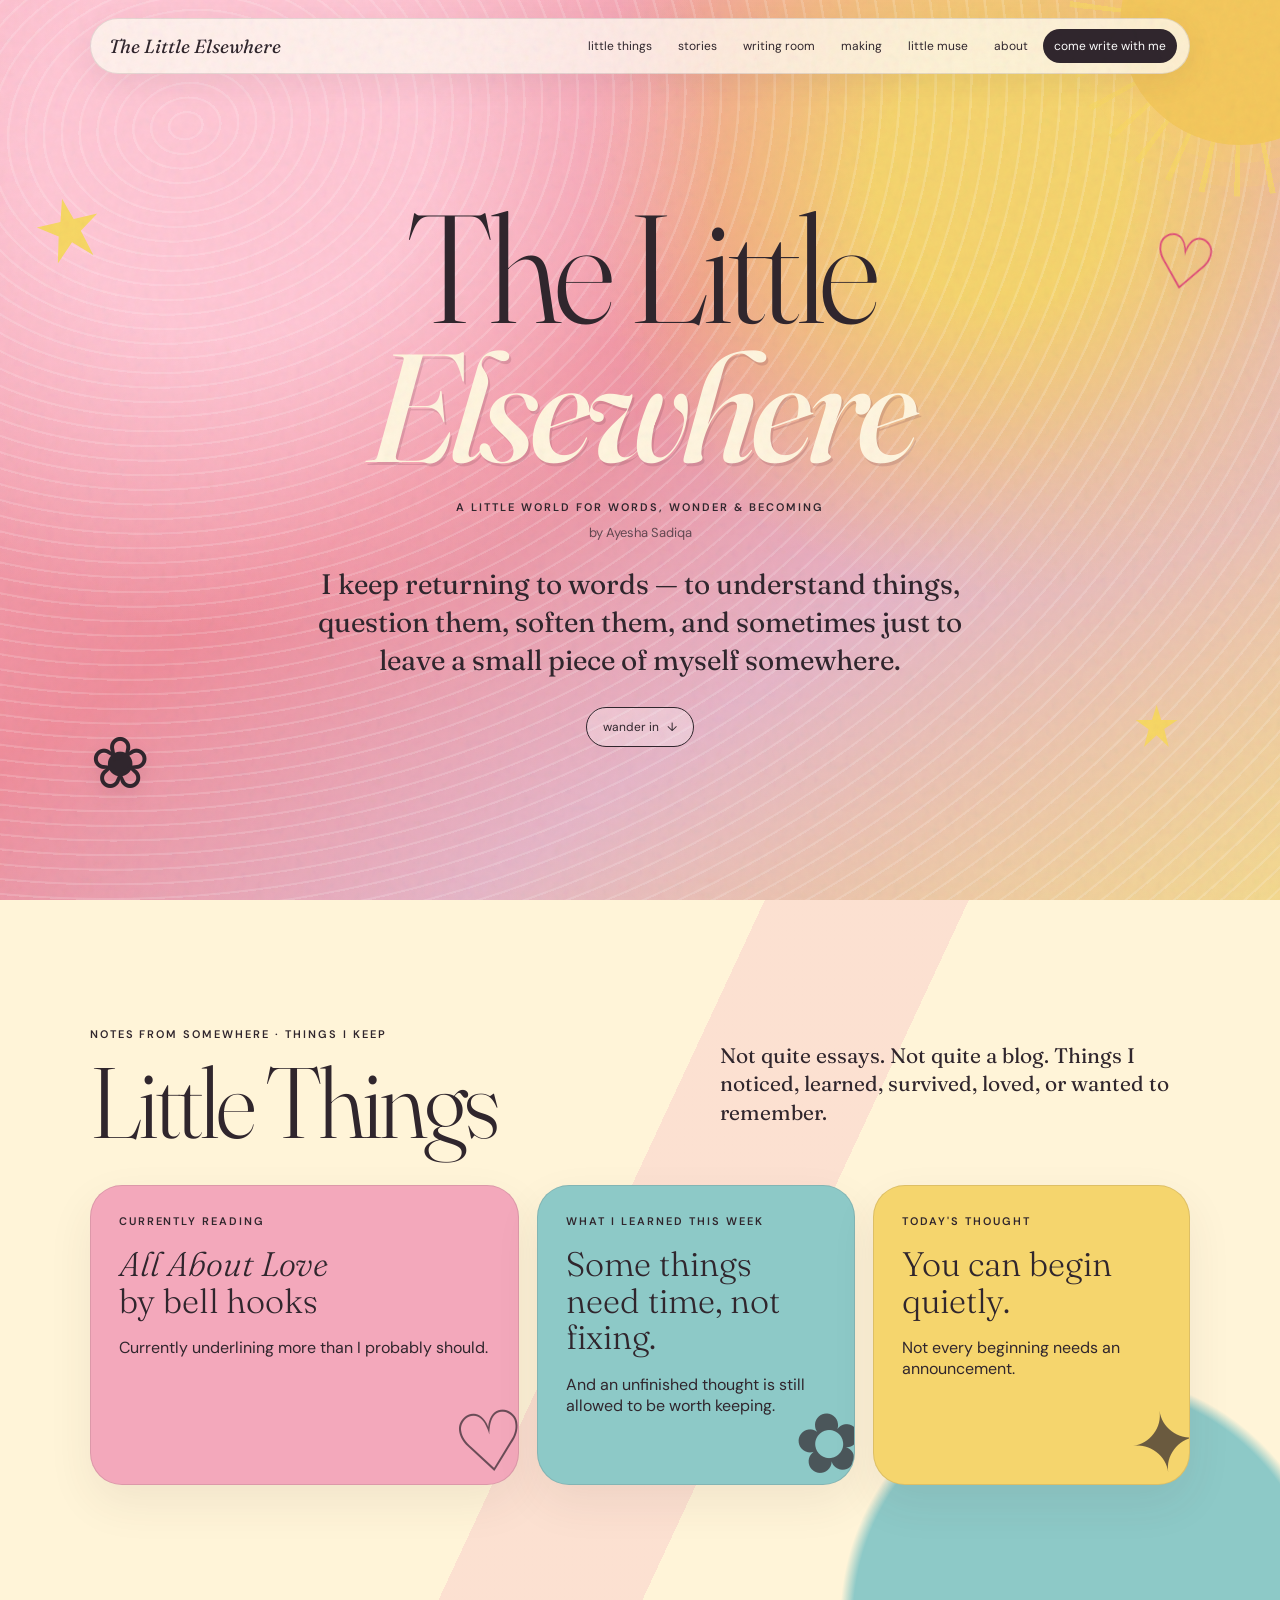
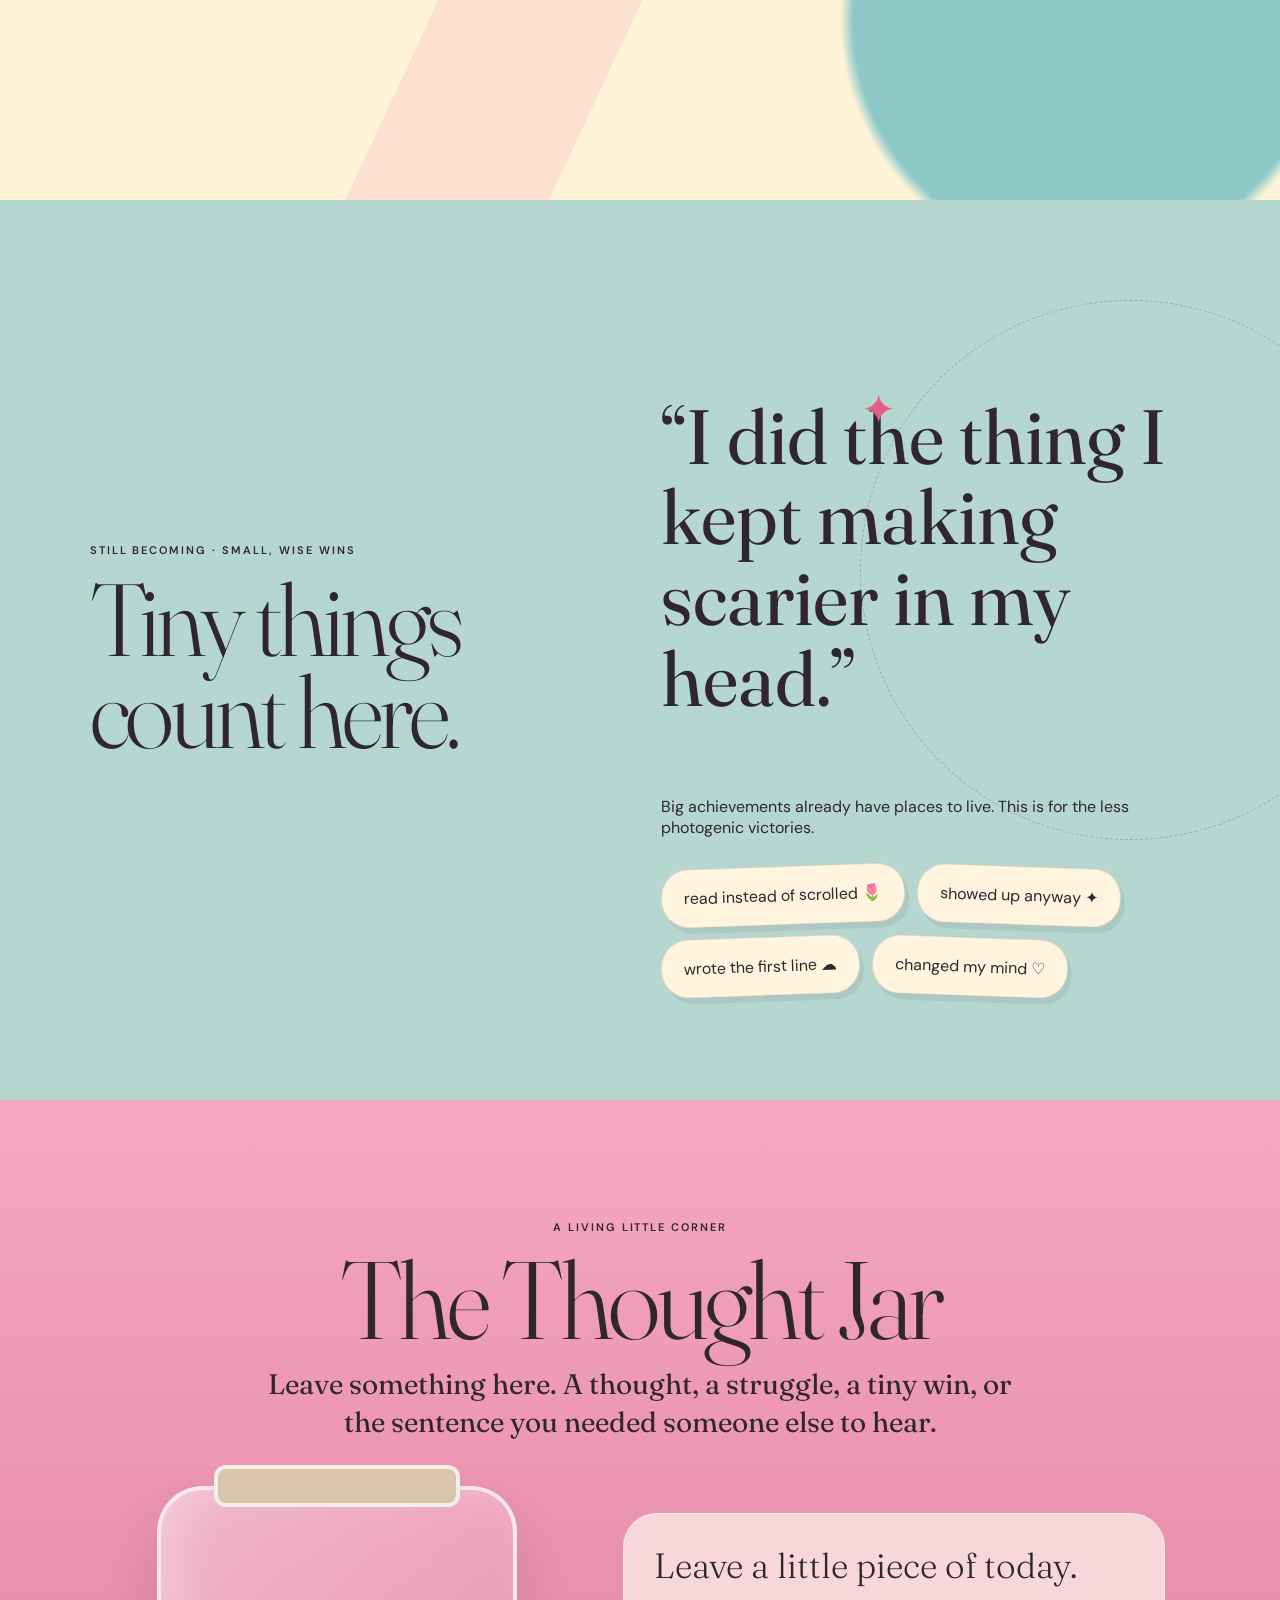
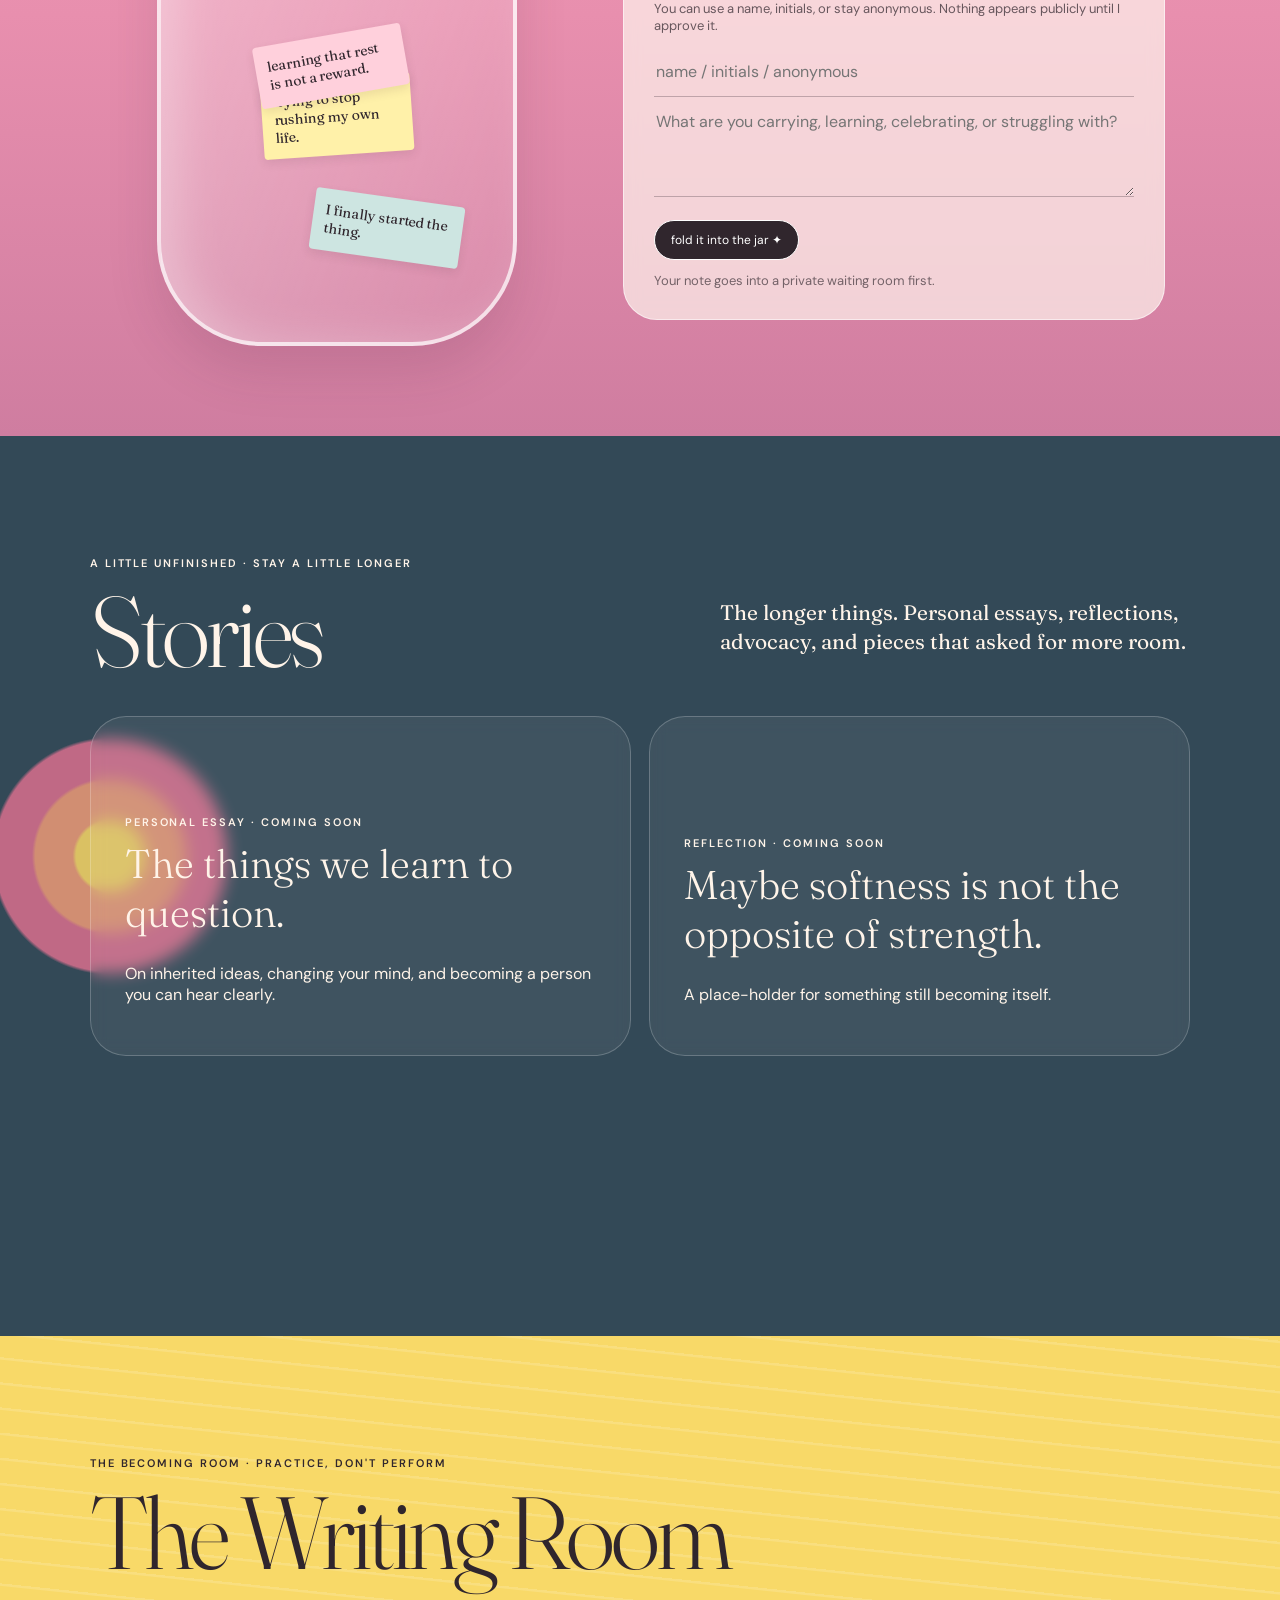
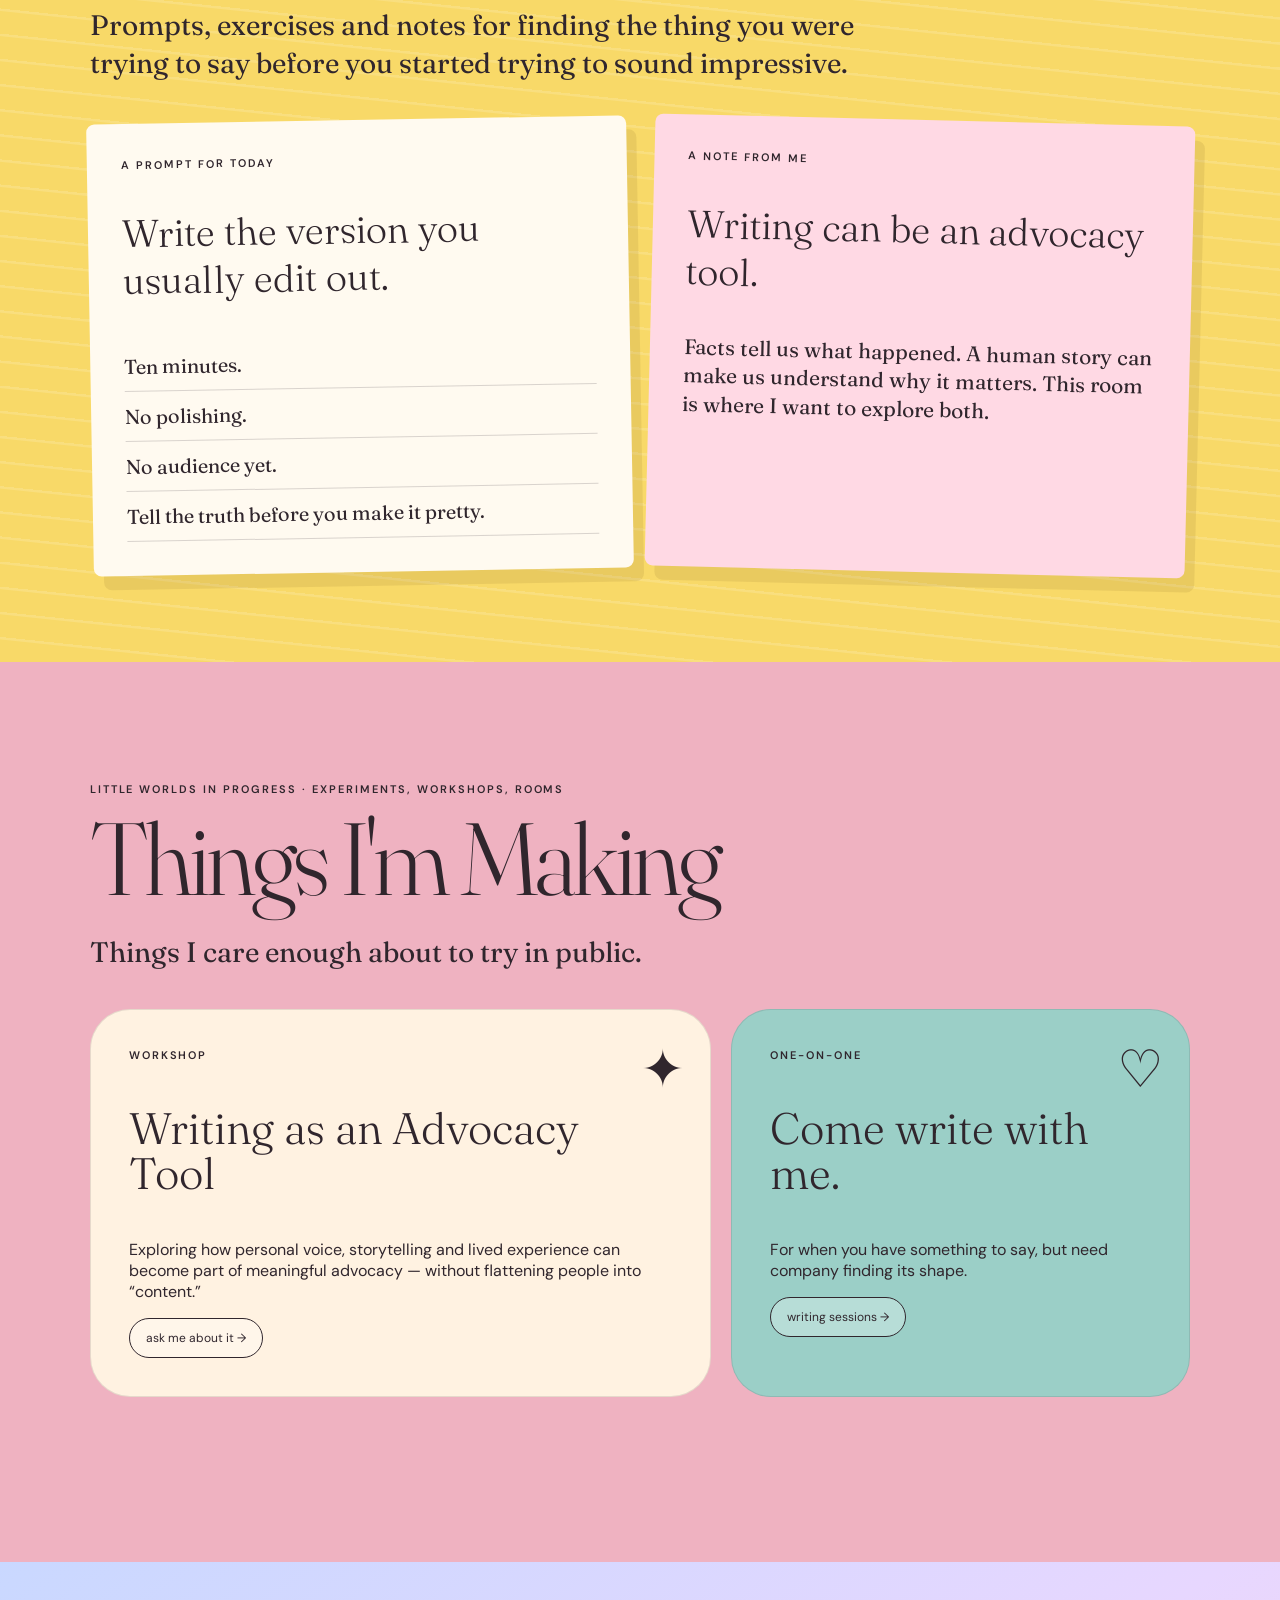
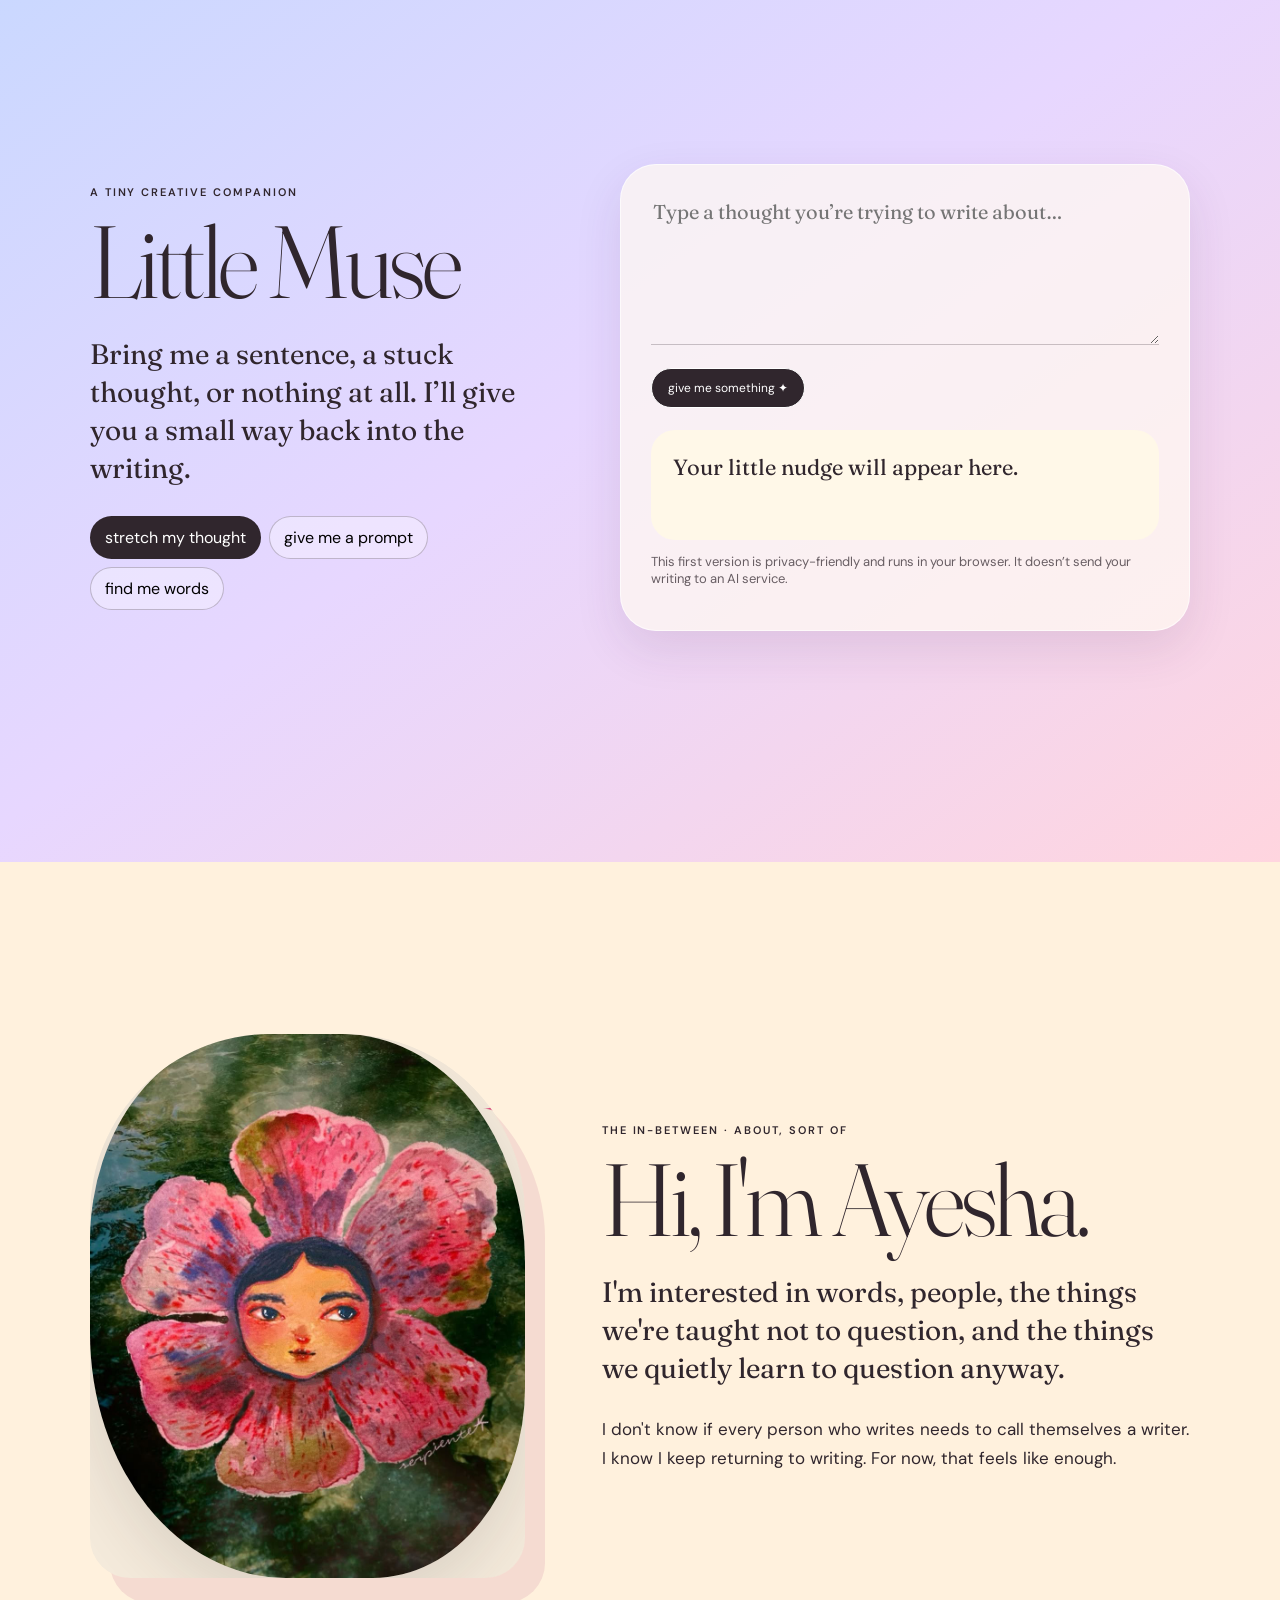
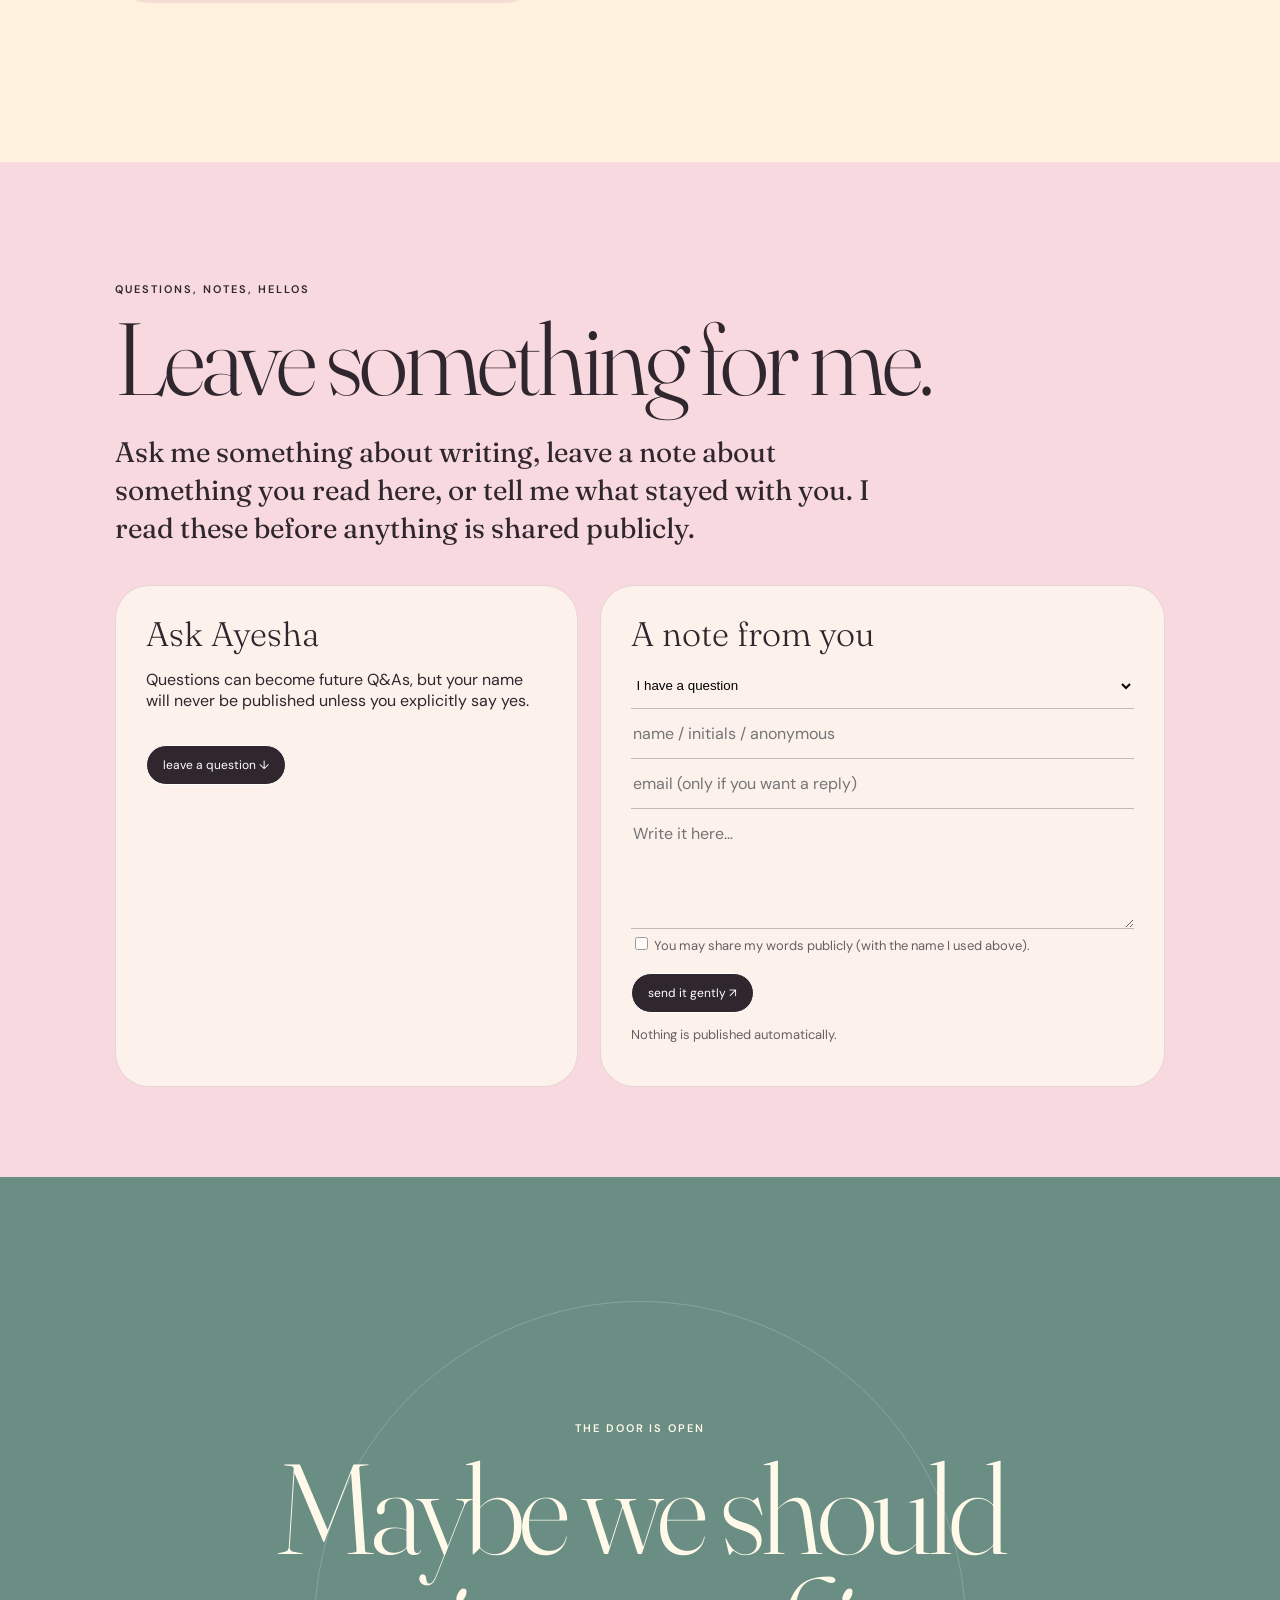
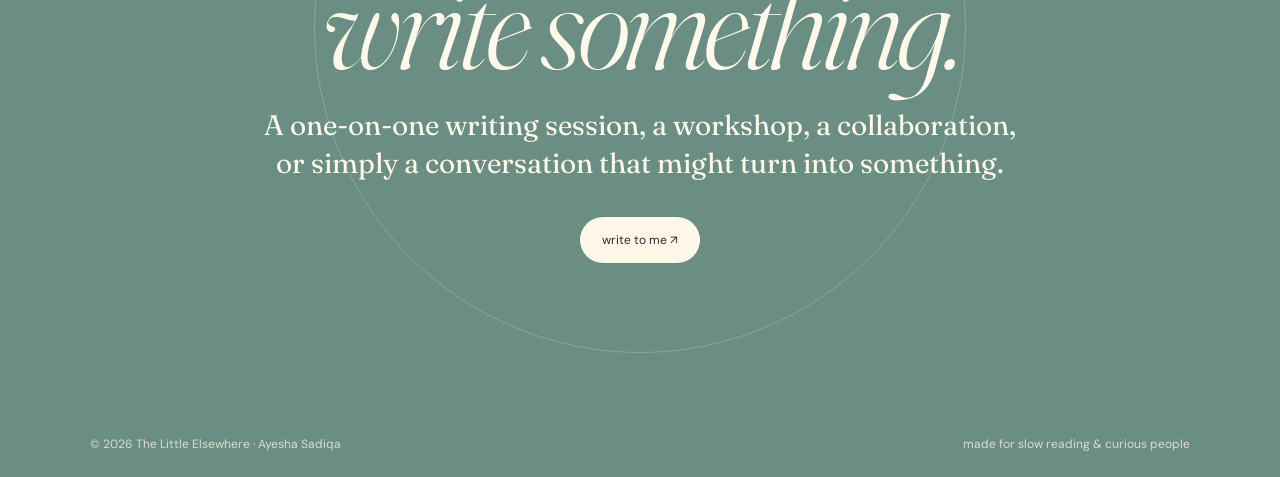
==== commit d98e9d96: "Rebrand site as The Little Elsewhere" ====
--- a/index.html
+++ b/index.html
@@ -1,5 +1,5 @@
 <!doctype html>
-<html lang="en"><head><meta charset="utf-8"><meta name="viewport" content="width=device-width,initial-scale=1"><meta name="theme-color" content="#fff7e9"><meta name="description" content="Ayesha Sadiqa's little world for words, wonder, writing, reflection and becoming."><meta property="og:title" content="Ayesha Sadiqa — a little world for words"><meta property="og:description" content="Words, wonder, writing, reflection and becoming."><meta property="og:type" content="website"><meta property="og:image" content="/assets/social-card.svg"><meta name="twitter:card" content="summary_large_image"><link rel="icon" href="/assets/favicon.svg" type="image/svg+xml"><link rel="apple-touch-icon" href="/assets/touch-icon.svg"><title>Ayesha Sadiqa — a little world for words</title>
+<html lang="en"><head><meta charset="utf-8"><meta name="viewport" content="width=device-width,initial-scale=1"><meta name="theme-color" content="#fff7e9"><meta name="description" content="The Little Elsewhere — a little world for words, wonder & becoming, by Ayesha Sadiqa."><meta property="og:title" content="The Little Elsewhere — by Ayesha Sadiqa"><meta property="og:description" content="A little world for words, wonder & becoming."><meta property="og:type" content="website"><meta property="og:image" content="/assets/social-card.svg"><meta name="twitter:card" content="summary_large_image"><link rel="icon" href="/assets/favicon.svg" type="image/svg+xml"><link rel="apple-touch-icon" href="/assets/touch-icon.svg"><title>The Little Elsewhere — by Ayesha Sadiqa</title>
 <style>
 @import url('https://fonts.googleapis.com/css2?family=DM+Sans:wght@400;500;600&family=Fraunces:opsz,wght@9..144,300;9..144,500&display=swap');
 :root{--ink:#30262d;--cream:#fff7e9;--pink:#f3a6bc;--rose:#d94e7d;--coral:#ef866f;--butter:#f7d765;--sky:#86c8d8;--teal:#4b9c9a;--leaf:#648b59;--plum:#8c5a85;--paper:#fffaf1}*{box-sizing:border-box}html{scroll-behavior:smooth}body{margin:0;color:var(--ink);font-family:'DM Sans',sans-serif;background:var(--cream);overflow-x:hidden}a{color:inherit;text-decoration:none}button,input,textarea{font:inherit}.serif{font-family:'Fraunces',Georgia,serif}.grain{position:fixed;inset:0;z-index:99;pointer-events:none;opacity:.075;mix-blend-mode:multiply;background-image:url("data:image/svg+xml,%3Csvg viewBox='0 0 160 160' xmlns='http://www.w3.org/2000/svg'%3E%3Cfilter id='n'%3E%3CfeTurbulence type='fractalNoise' baseFrequency='.7' numOctaves='4' stitchTiles='stitch'/%3E%3C/filter%3E%3Crect width='100%25' height='100%25' filter='url(%23n)'/%3E%3C/svg%3E")}.nav{position:fixed;top:18px;left:50%;transform:translateX(-50%);z-index:50;width:min(1100px,92vw);display:flex;align-items:center;justify-content:space-between;padding:10px 12px 10px 18px;background:rgba(255,250,241,.78);border:1px solid rgba(48,38,45,.12);border-radius:999px;backdrop-filter:blur(16px);box-shadow:0 8px 30px rgba(70,35,50,.08)}.brand{font-family:'Fraunces',serif;font-size:19px;font-style:italic}.navlinks{display:flex;gap:4px;align-items:center}.navlinks a{font-size:12px;padding:9px 11px;border-radius:999px;transition:.2s}.navlinks a:hover{background:#fff}.nav .contact{background:var(--ink);color:#fff}.menu{display:none;border:0;background:transparent;font-size:21px}.panel{min-height:100vh;position:relative;overflow:hidden;padding:120px 7vw 90px;isolation:isolate}.kicker{text-transform:uppercase;letter-spacing:.18em;font-size:11px;font-weight:600}.title{font-family:'Fraunces',serif;font-weight:300;font-size:clamp(48px,8vw,112px);line-height:.9;letter-spacing:-.04em;margin:16px 0}.lead{font-family:'Fraunces',serif;font-size:clamp(20px,2.2vw,31px);line-height:1.35;max-width:780px}.tiny{font-size:13px;opacity:.72}.pill{display:inline-flex;align-items:center;gap:8px;border:1px solid currentColor;border-radius:999px;padding:11px 16px;font-size:12px;background:rgba(255,255,255,.28);cursor:pointer;transition:.2s}.pill:hover{transform:translateY(-2px);background:rgba(255,255,255,.58)}
@@ -230,10 +230,10 @@
   .muse-tab{font-size:11px;padding:9px 11px}
 }
 .connect{background:#f7d9df}.connect-wrap{max-width:1050px;margin:auto}.connect-grid{display:grid;grid-template-columns:.9fr 1.1fr;gap:22px;margin-top:38px}.connect-card{background:rgba(255,250,241,.72);border:1px solid rgba(48,38,45,.12);border-radius:34px;padding:30px}.connect-card h3{font:300 34px/1.1 'Fraunces',serif;margin:0 0 10px}.connect-card input,.connect-card textarea,.connect-card select{width:100%;border:0;border-bottom:1px solid rgba(48,38,45,.28);background:transparent;padding:14px 2px;outline:none}.connect-card textarea{min-height:120px;resize:vertical}.connect-card .pill{margin-top:18px;background:var(--ink);color:#fff}.skip-link{position:fixed;left:12px;top:-60px;z-index:200;background:#fff;padding:10px 14px;border-radius:12px}.skip-link:focus{top:12px}a:focus-visible,button:focus-visible,input:focus-visible,textarea:focus-visible,select:focus-visible{outline:3px solid #30262d;outline-offset:3px}@media(max-width:820px){.connect-grid{grid-template-columns:1fr}.connect-card{padding:24px 20px;border-radius:28px}}.about-artwork{display:block;width:100%;height:auto;aspect-ratio:4/5;object-fit:cover;border-radius:38% 42% 35% 45%;box-shadow:0 24px 60px rgba(48,38,45,.12)}@media(prefers-reduced-motion:reduce){*,*::before,*::after{animation-duration:.01ms!important;animation-iteration-count:1!important;scroll-behavior:auto!important;transition-duration:.01ms!important}}</style></head><body><a class="skip-link" href="#main">Skip to content</a><div class="grain"></div><main id="main">
-<nav class="nav"><a class="brand" href="#home">Ayesha Sadiqa</a><div class="navlinks"><a href="#little">little things</a><a href="#stories">stories</a><a href="#writing">writing room</a><a href="#making">making</a><a href="#muse">little muse</a><a href="#about">about</a><a class="contact" href="#contact">come write with me</a></div><button class="menu" aria-label="Menu" onclick="document.getElementById('little').scrollIntoView()">✦</button></nav>
-<section class="panel home" id="home"><div class="sun"></div><div class="doodle star s1"></div><div class="doodle star s2"></div><div class="doodle heart">♡</div><div class="doodle flower">❀</div><div class="hero"><div class="kicker">a little world for words, wonder & becoming</div><h1 class="title">Ayesha <em>Sadiqa</em></h1><p class="lead">I keep returning to words — to understand things, question them, soften them, and sometimes just to leave a small piece of myself somewhere.</p><a class="pill" href="#little">wander in <span>↓</span></a></div></section>
-<section class="panel little" id="little"><div class="sectionhead"><div><div class="kicker">notes from the in-between</div><h2 class="title">Little Things</h2></div><p class="lead" style="font-size:21px;max-width:470px">Not quite essays. Not quite a blog. Things I noticed, learned, survived, loved, or wanted to remember.</p></div><div class="cards"><a class="note reading" href="/little-things/all-about-love.html"><div class="kicker">currently reading</div><h3><i id="readingTitle">All About Love</i><br>by <span id="readingAuthor">bell hooks</span></h3><p id="readingNote">Currently underlining more than I probably should.</p><div class="corner">♡</div></a><a class="note learning" href="/little-things/what-i-learned.html"><div class="kicker">what I learned this week</div><h3 id="lessonTitle">Some things need time, not fixing.</h3><p id="lessonBody">And an unfinished thought is still allowed to be worth keeping.</p><div class="corner">✿</div></a><a class="note today" href="/little-things/todays-thought.html"><div class="kicker">today's thought</div><h3 id="thoughtTitle">You can begin quietly.</h3><p id="thoughtBody">Not every beginning needs an announcement.</p><div class="corner">✦</div></a></div></section>
-<section class="panel wins" onclick="location.href='/wins/'" style="cursor:pointer"><div class="orbit"></div><div class="winwrap"><div><div class="kicker">small, wise wins</div><h2 class="title">Tiny things count here.</h2></div><div><p class="bigwin" id="winTitle">“I did the thing I kept making scarier in my head.”</p><p id="winBody">Big achievements already have places to live. This is for the less photogenic victories.</p><div class="winchips" id="winChips"><div class="winchip" style="--r:-2deg">read instead of scrolled 🌷</div><div class="winchip" style="--r:2deg">showed up anyway ✦</div><div class="winchip" style="--r:-1deg">wrote the first line ☁</div><div class="winchip" style="--r:1.5deg">changed my mind ♡</div></div></div></div></section>
+<nav class="nav"><a class="brand" href="#home">The Little Elsewhere</a><div class="navlinks"><a href="#little">little things</a><a href="#stories">stories</a><a href="#writing">writing room</a><a href="#making">making</a><a href="#muse">little muse</a><a href="#about">about</a><a class="contact" href="#contact">come write with me</a></div><button class="menu" aria-label="Menu" onclick="document.getElementById('little').scrollIntoView()">✦</button></nav>
+<section class="panel home" id="home"><div class="sun"></div><div class="doodle star s1"></div><div class="doodle star s2"></div><div class="doodle heart">♡</div><div class="doodle flower">❀</div><div class="hero"><h1 class="title">The Little <em>Elsewhere</em></h1><div class="kicker" style="margin-top:24px">a little world for words, wonder & becoming</div><p class="tiny" style="margin:10px 0 0">by Ayesha Sadiqa</p><p class="lead">I keep returning to words — to understand things, question them, soften them, and sometimes just to leave a small piece of myself somewhere.</p><a class="pill" href="#little">wander in <span>↓</span></a></div></section>
+<section class="panel little" id="little"><div class="sectionhead"><div><div class="kicker">notes from somewhere · things I keep</div><h2 class="title">Little Things</h2></div><p class="lead" style="font-size:21px;max-width:470px">Not quite essays. Not quite a blog. Things I noticed, learned, survived, loved, or wanted to remember.</p></div><div class="cards"><a class="note reading" href="/little-things/all-about-love.html"><div class="kicker">currently reading</div><h3><i id="readingTitle">All About Love</i><br>by <span id="readingAuthor">bell hooks</span></h3><p id="readingNote">Currently underlining more than I probably should.</p><div class="corner">♡</div></a><a class="note learning" href="/little-things/what-i-learned.html"><div class="kicker">what I learned this week</div><h3 id="lessonTitle">Some things need time, not fixing.</h3><p id="lessonBody">And an unfinished thought is still allowed to be worth keeping.</p><div class="corner">✿</div></a><a class="note today" href="/little-things/todays-thought.html"><div class="kicker">today's thought</div><h3 id="thoughtTitle">You can begin quietly.</h3><p id="thoughtBody">Not every beginning needs an announcement.</p><div class="corner">✦</div></a></div></section>
+<section class="panel wins" onclick="location.href='/wins/'" style="cursor:pointer"><div class="orbit"></div><div class="winwrap"><div><div class="kicker">still becoming · small, wise wins</div><h2 class="title">Tiny things count here.</h2></div><div><p class="bigwin" id="winTitle">“I did the thing I kept making scarier in my head.”</p><p id="winBody">Big achievements already have places to live. This is for the less photogenic victories.</p><div class="winchips" id="winChips"><div class="winchip" style="--r:-2deg">read instead of scrolled 🌷</div><div class="winchip" style="--r:2deg">showed up anyway ✦</div><div class="winchip" style="--r:-1deg">wrote the first line ☁</div><div class="winchip" style="--r:1.5deg">changed my mind ♡</div></div></div></div></section>
 <section class="panel jarroom" id="jar"><div class="kicker">a living little corner</div><h2 class="title">The Thought Jar</h2><p class="lead" style="margin:0 auto">Leave something here. A thought, a struggle, a tiny win, or the sentence you needed someone else to hear.</p><div class="jar-stage"><div class="jar"><div class="slip">you don't need a conclusion yet.</div><div class="slip">today I tried.</div><div class="slip">some softness, please.</div></div><form class="jarform" id="jarForm" name="thought-jar" method="POST" data-netlify="true" netlify-honeypot="bot-field">
 <input type="hidden" name="form-name" value="thought-jar">
 <p hidden><label>Don’t fill this out: <input name="bot-field"></label></p>
@@ -244,9 +244,9 @@
 <button class="pill" type="submit">fold it into the jar ✦</button>
 <div class="tiny moderation-note">Your note goes into a private waiting room first.</div>
 </form></div></section>
-<section class="panel stories" id="stories" onclick="location.href='/stories/'" style="cursor:pointer"><div class="sectionhead"><div><div class="kicker">stay a little longer</div><h2 class="title">Stories</h2></div><p class="lead" style="font-size:21px;max-width:470px">The longer things. Personal essays, reflections, advocacy, and pieces that asked for more room.</p></div><div class="storygrid"><article class="story"><div class="kicker">personal essay · coming soon</div><h3>The things we learn to question.</h3><p>On inherited ideas, changing your mind, and becoming a person you can hear clearly.</p></article><article class="story"><div class="kicker">reflection · coming soon</div><h3>Maybe softness is not the opposite of strength.</h3><p>A place-holder for something still becoming itself.</p></article></div></section>
-<section class="panel writing" id="writing" onclick="location.href='/writing-room/'" style="cursor:pointer"><div class="kicker">practice, don't perform</div><h2 class="title">The Writing Room</h2><p class="lead">Prompts, exercises and notes for finding the thing you were trying to say before you started trying to sound impressive.</p><div class="desk"><article class="paper"><div class="kicker">a prompt for today</div><h3 id="promptTitle">Write the version you usually edit out.</h3><div id="promptLines"><div class="promptline">Ten minutes.</div><div class="promptline">No polishing.</div><div class="promptline">No audience yet.</div><div class="promptline">Tell the truth before you make it pretty.</div></div></article><article class="paper"><div class="kicker">a note from me</div><h3>Writing can be an advocacy tool.</h3><p class="lead" style="font-size:21px">Facts tell us what happened. A human story can make us understand why it matters. This room is where I want to explore both.</p></article></div></section>
-<section class="panel making" id="making"><div class="kicker">experiments, workshops, rooms</div><h2 class="title">Things I'm Making</h2><p class="lead">Things I care enough about to try in public.</p><div class="projectgrid"><article class="project"><div class="spark">✦</div><div class="kicker">workshop</div><h3>Writing as an Advocacy Tool</h3><p>Exploring how personal voice, storytelling and lived experience can become part of meaningful advocacy — without flattening people into “content.”</p><a class="pill" href="#contact">ask me about it →</a></article><article class="project alt"><div class="spark">♡</div><div class="kicker">one-on-one</div><h3>Come write with me.</h3><p>For when you have something to say, but need company finding its shape.</p><a class="pill" href="#contact">writing sessions →</a></article></div></section>
+<section class="panel stories" id="stories" onclick="location.href='/stories/'" style="cursor:pointer"><div class="sectionhead"><div><div class="kicker">a little unfinished · stay a little longer</div><h2 class="title">Stories</h2></div><p class="lead" style="font-size:21px;max-width:470px">The longer things. Personal essays, reflections, advocacy, and pieces that asked for more room.</p></div><div class="storygrid"><article class="story"><div class="kicker">personal essay · coming soon</div><h3>The things we learn to question.</h3><p>On inherited ideas, changing your mind, and becoming a person you can hear clearly.</p></article><article class="story"><div class="kicker">reflection · coming soon</div><h3>Maybe softness is not the opposite of strength.</h3><p>A place-holder for something still becoming itself.</p></article></div></section>
+<section class="panel writing" id="writing" onclick="location.href='/writing-room/'" style="cursor:pointer"><div class="kicker">the becoming room · practice, don't perform</div><h2 class="title">The Writing Room</h2><p class="lead">Prompts, exercises and notes for finding the thing you were trying to say before you started trying to sound impressive.</p><div class="desk"><article class="paper"><div class="kicker">a prompt for today</div><h3 id="promptTitle">Write the version you usually edit out.</h3><div id="promptLines"><div class="promptline">Ten minutes.</div><div class="promptline">No polishing.</div><div class="promptline">No audience yet.</div><div class="promptline">Tell the truth before you make it pretty.</div></div></article><article class="paper"><div class="kicker">a note from me</div><h3>Writing can be an advocacy tool.</h3><p class="lead" style="font-size:21px">Facts tell us what happened. A human story can make us understand why it matters. This room is where I want to explore both.</p></article></div></section>
+<section class="panel making" id="making"><div class="kicker">little worlds in progress · experiments, workshops, rooms</div><h2 class="title">Things I'm Making</h2><p class="lead">Things I care enough about to try in public.</p><div class="projectgrid"><article class="project"><div class="spark">✦</div><div class="kicker">workshop</div><h3>Writing as an Advocacy Tool</h3><p>Exploring how personal voice, storytelling and lived experience can become part of meaningful advocacy — without flattening people into “content.”</p><a class="pill" href="#contact">ask me about it →</a></article><article class="project alt"><div class="spark">♡</div><div class="kicker">one-on-one</div><h3>Come write with me.</h3><p>For when you have something to say, but need company finding its shape.</p><a class="pill" href="#contact">writing sessions →</a></article></div></section>
 <section class="panel muse" id="muse">
 <div class="muse-wrap">
 <div>
@@ -266,9 +266,9 @@
 <p class="tiny">This first version is privacy-friendly and runs in your browser. It doesn’t send your writing to an AI service.</p>
 </div>
 </div>
-</section><section class="panel about" id="about"><div class="aboutwrap"><div class="portrait"><img class="about-artwork" src="/assets/ayesha-flower.jpg.JPG" alt="Hand-painted pink flower with a woman’s face at its centre" width="960" height="1200" loading="lazy" decoding="async"></div><div><div class="kicker">about, sort of</div><h2 class="title">Hi, I'm Ayesha.</h2><p class="lead">I'm interested in words, people, the things we're taught not to question, and the things we quietly learn to question anyway.</p><p>I don't know if every person who writes needs to call themselves a writer. I know I keep returning to writing. For now, that feels like enough.</p></div></div></section>
+</section><section class="panel about" id="about"><div class="aboutwrap"><div class="portrait"><img class="about-artwork" src="/assets/ayesha-flower.jpg.JPG" alt="Hand-painted pink flower with a woman’s face at its centre" width="960" height="1200" loading="lazy" decoding="async"></div><div><div class="kicker">the in-between · about, sort of</div><h2 class="title">Hi, I'm Ayesha.</h2><p class="lead">I'm interested in words, people, the things we're taught not to question, and the things we quietly learn to question anyway.</p><p>I don't know if every person who writes needs to call themselves a writer. I know I keep returning to writing. For now, that feels like enough.</p></div></div></section>
 <section class="panel connect" id="connect"><div class="connect-wrap"><div class="kicker">questions, notes, hellos</div><h2 class="title">Leave something for me.</h2><p class="lead">Ask me something about writing, leave a note about something you read here, or tell me what stayed with you. I read these before anything is shared publicly.</p><div class="connect-grid"><div class="connect-card"><h3>Ask Ayesha</h3><p>Questions can become future Q&As, but your name will never be published unless you explicitly say yes.</p><a class="pill" href="#visitor-note">leave a question ↓</a></div><form class="connect-card" id="visitor-note" name="visitor-note" method="POST" data-netlify="true" netlify-honeypot="bot-field"><input type="hidden" name="form-name" value="visitor-note"><p hidden><label>Don’t fill this out: <input name="bot-field"></label></p><h3>A note from you</h3><select name="kind" aria-label="Type of note"><option value="question">I have a question</option><option value="note">I want to leave a note</option><option value="feedback">I want to share feedback</option></select><input name="name" maxlength="50" placeholder="name / initials / anonymous"><input name="email" type="email" placeholder="email (only if you want a reply)"><textarea name="message" maxlength="800" required placeholder="Write it here…"></textarea><label class="tiny"><input type="checkbox" name="okay_to_share" value="yes" style="width:auto"> You may share my words publicly (with the name I used above).</label><br><button class="pill" type="submit">send it gently ↗</button><p class="tiny">Nothing is published automatically.</p></form></div></div></section>
-<section class="panel contactroom" id="contact"><div><div class="kicker">the door is open</div><h2 class="title">Maybe we should<br><i>write something.</i></h2><p class="lead" style="margin:25px auto 35px">A one-on-one writing session, a workshop, a collaboration, or simply a conversation that might turn into something.</p><a class="pill" href="mailto:aaishaakhaan12@gmail.com?subject=Hello%20Ayesha">write to me ↗</a></div><div class="footer"><span>© 2026 Ayesha Sadiqa</span><span>made for slow reading & curious people</span></div></section></main>
+<section class="panel contactroom" id="contact"><div><div class="kicker">the door is open</div><h2 class="title">Maybe we should<br><i>write something.</i></h2><p class="lead" style="margin:25px auto 35px">A one-on-one writing session, a workshop, a collaboration, or simply a conversation that might turn into something.</p><a class="pill" href="mailto:aaishaakhaan12@gmail.com?subject=Hello%20Ayesha">write to me ↗</a></div><div class="footer"><span>© 2026 The Little Elsewhere · Ayesha Sadiqa</span><span>made for slow reading & curious people</span></div></section></main>
 <nav class="mobile-dock" aria-label="Mobile navigation"><a href="#home"><b>⌂</b><span>home</span></a><a href="#little"><b>♡</b><span>little things</span></a><a href="#jar"><b>✦</b><span>thought jar</span></a><a href="#stories"><b>☾</b><span>stories</span></a><a href="#writing"><b>✎</b><span>writing</span></a><a href="#muse"><b>☼</b><span>muse</span></a><a href="#connect"><b>?</b><span>ask</span></a></nav><div class="toast" id="toast">your note is tucked into the jar ♡</div>
 <script>
 async function loadSiteContent(){
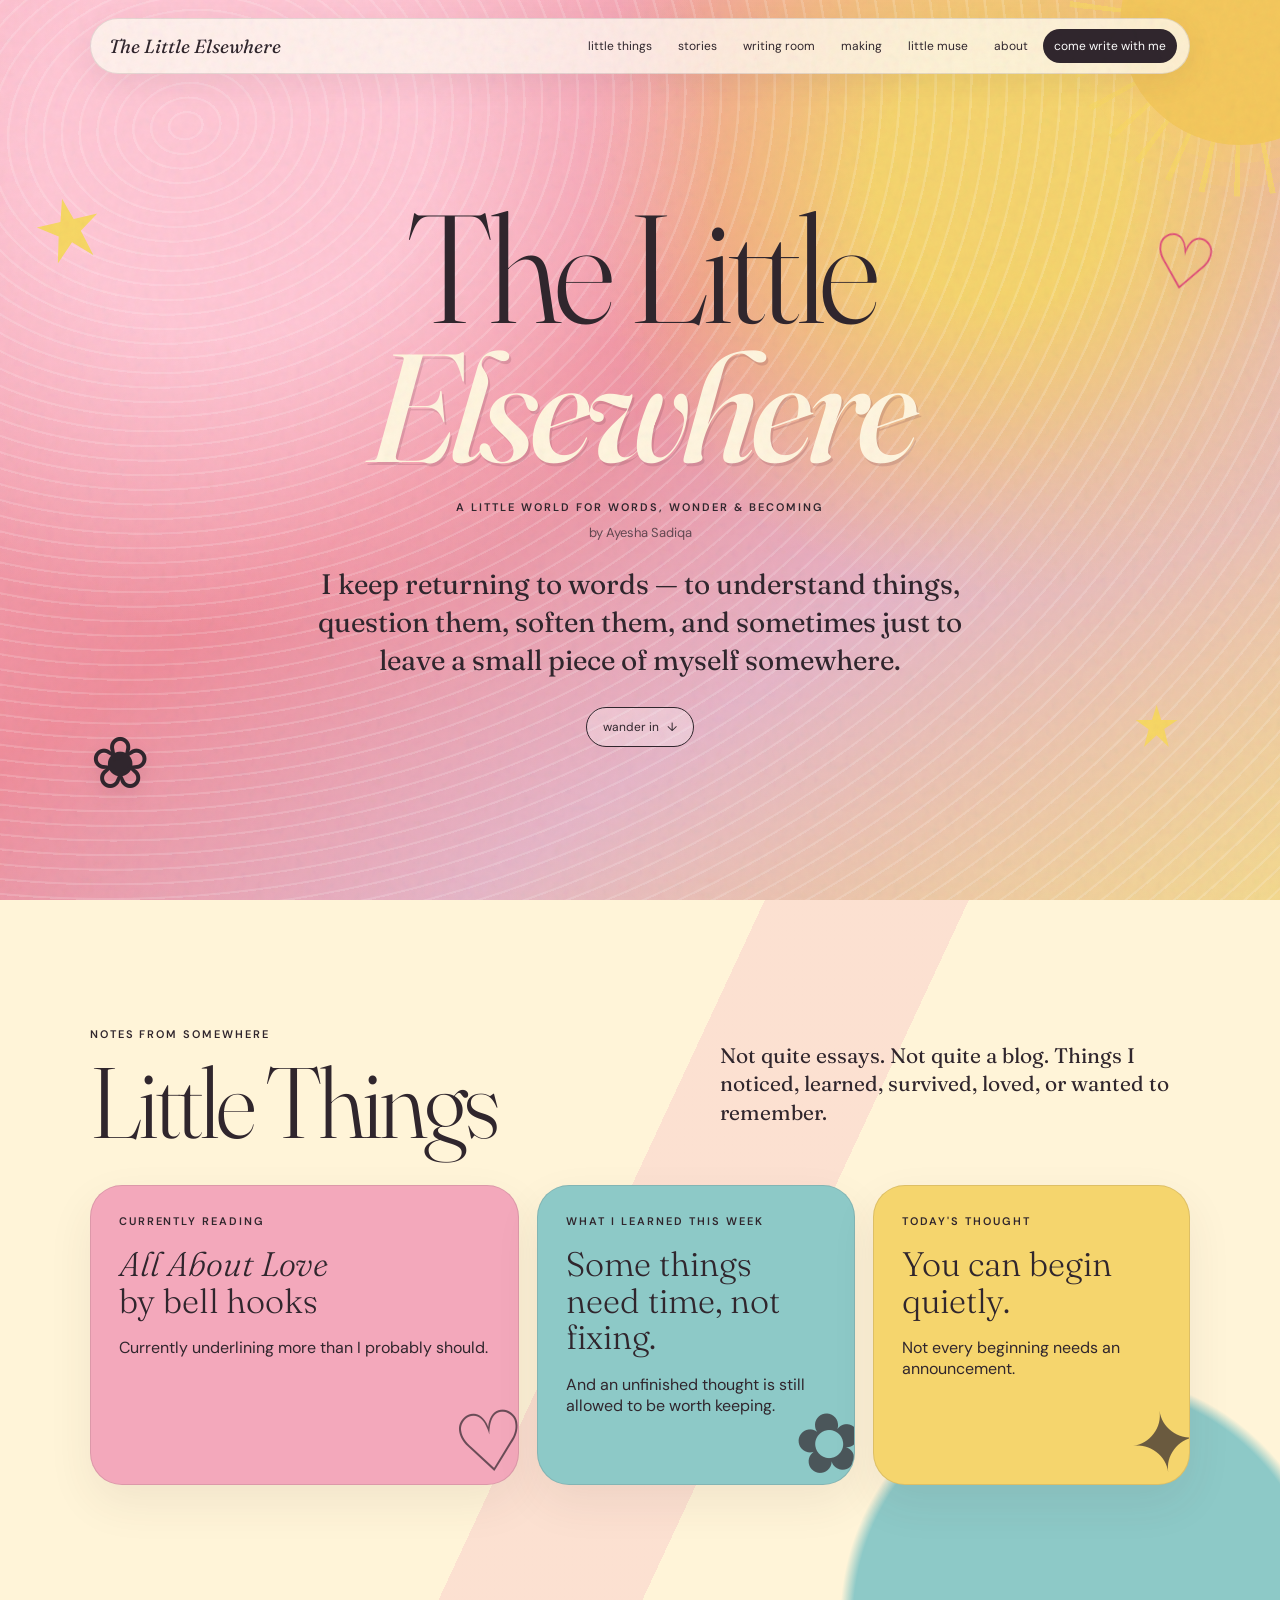
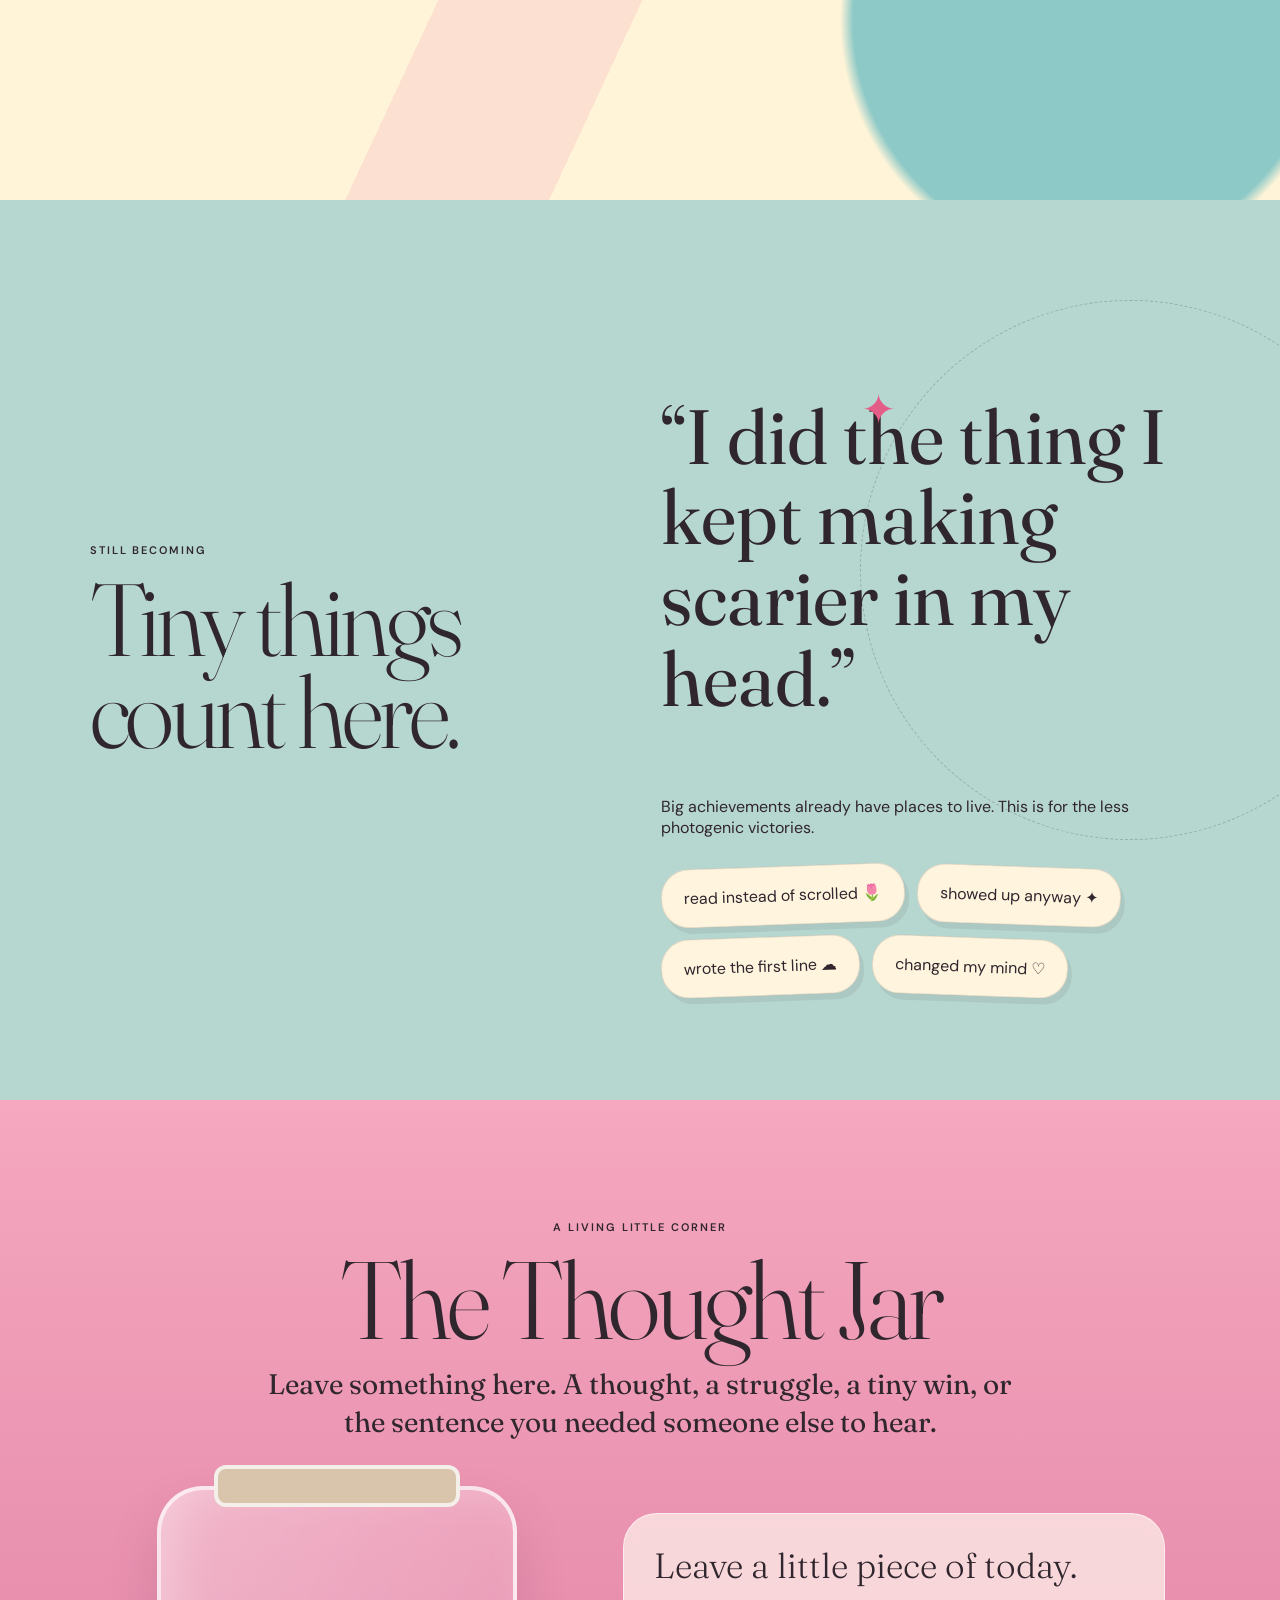
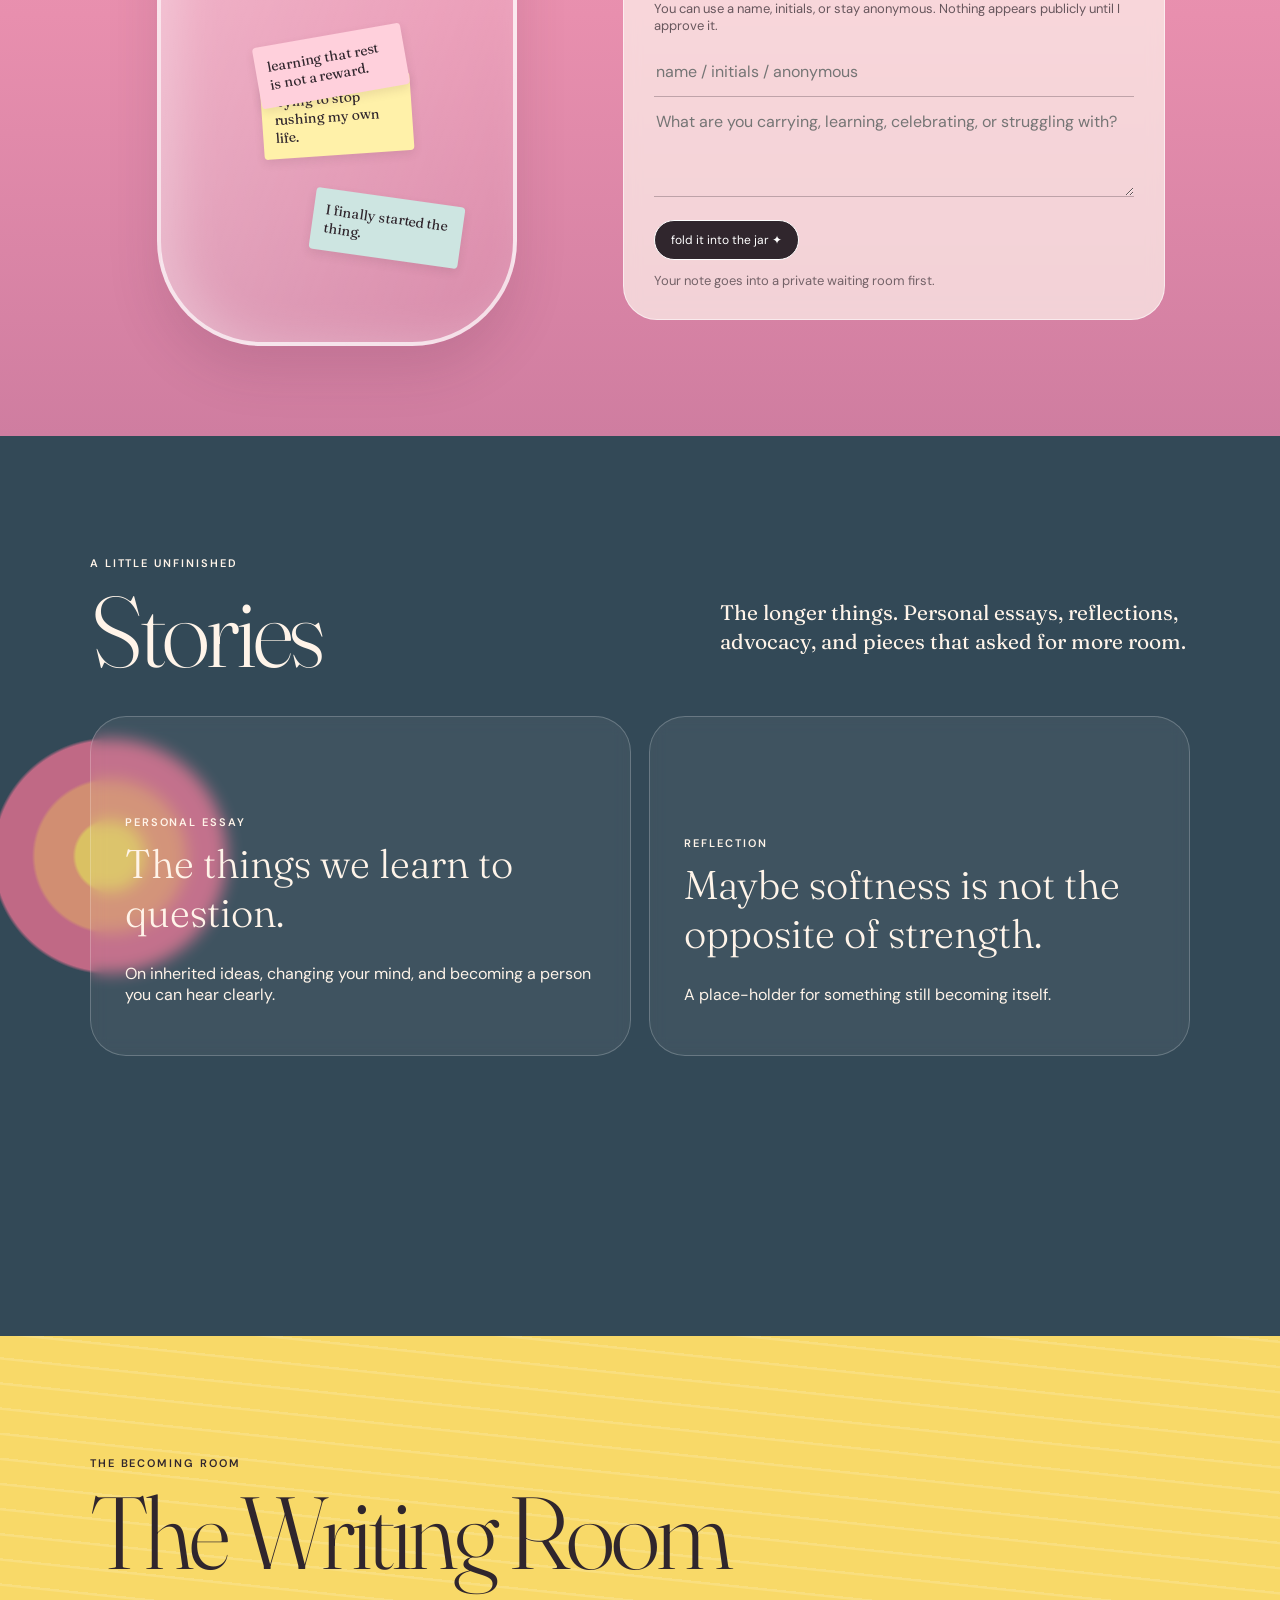
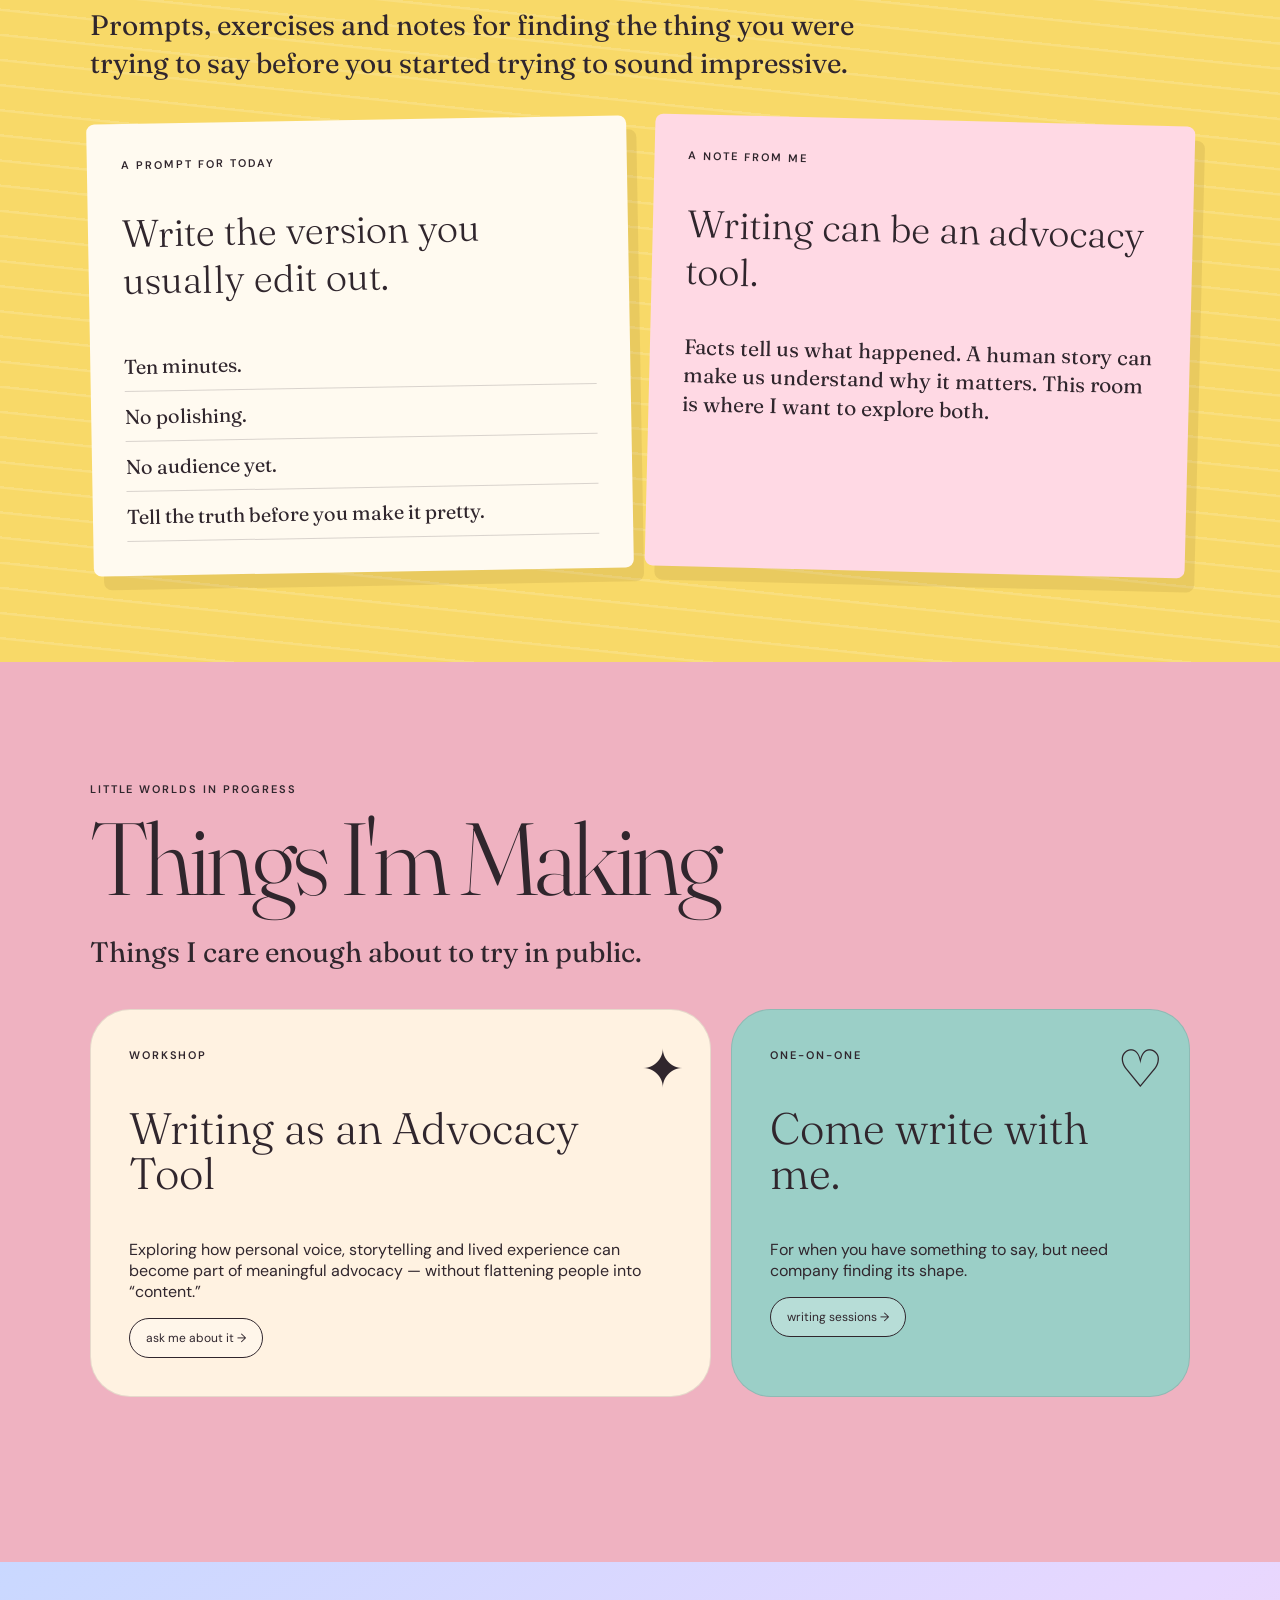
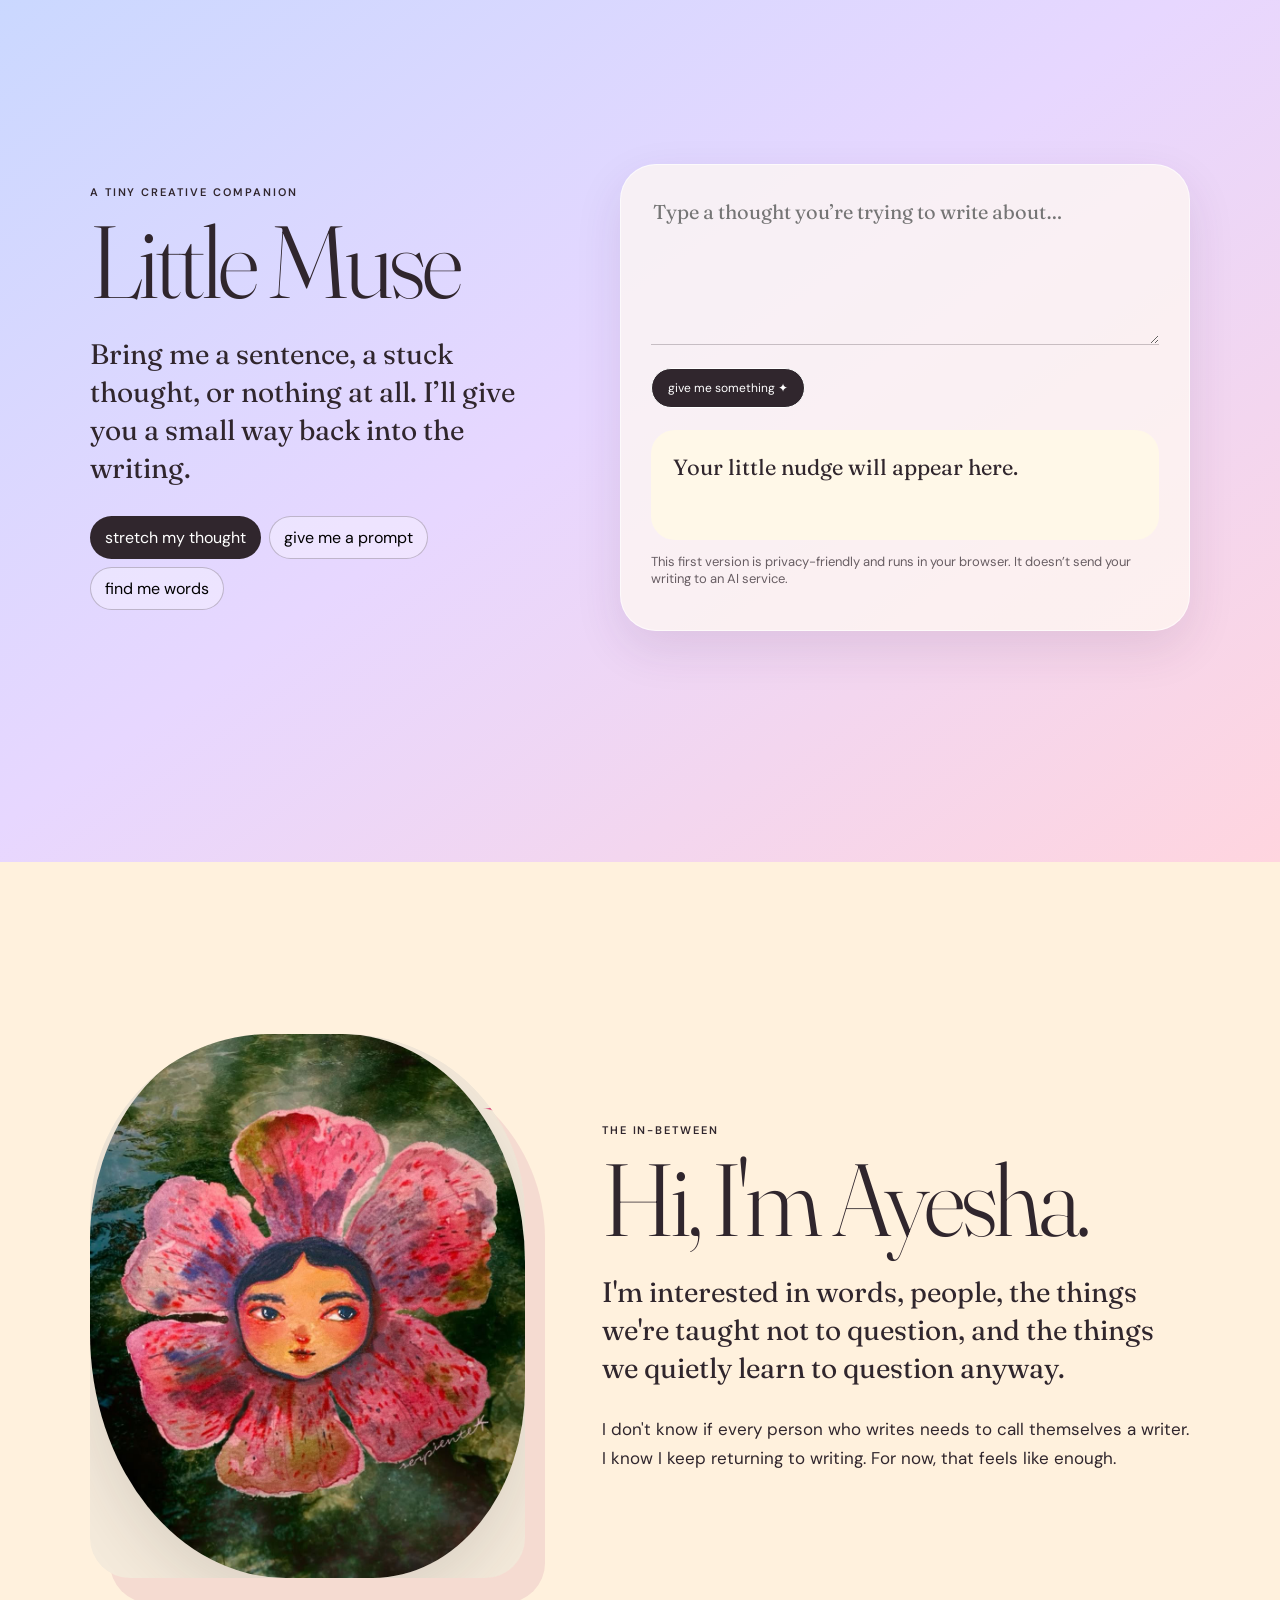
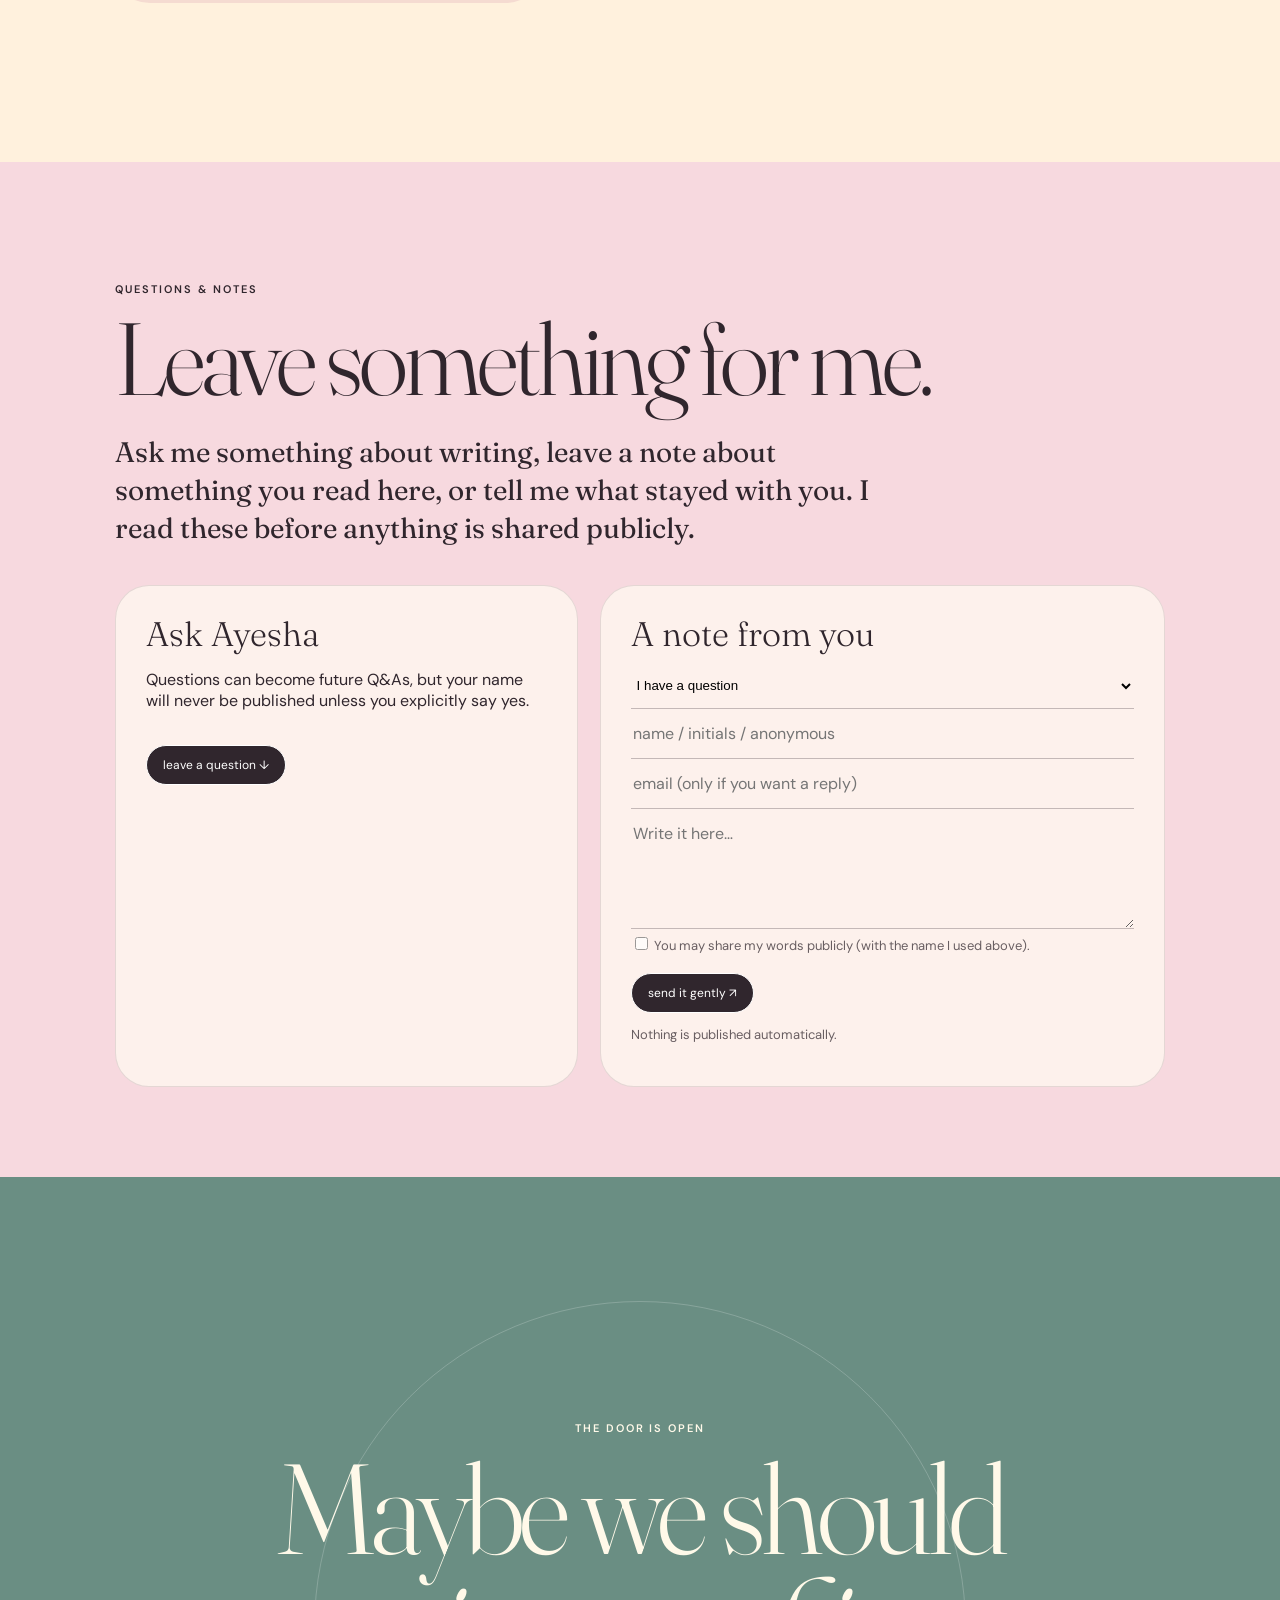
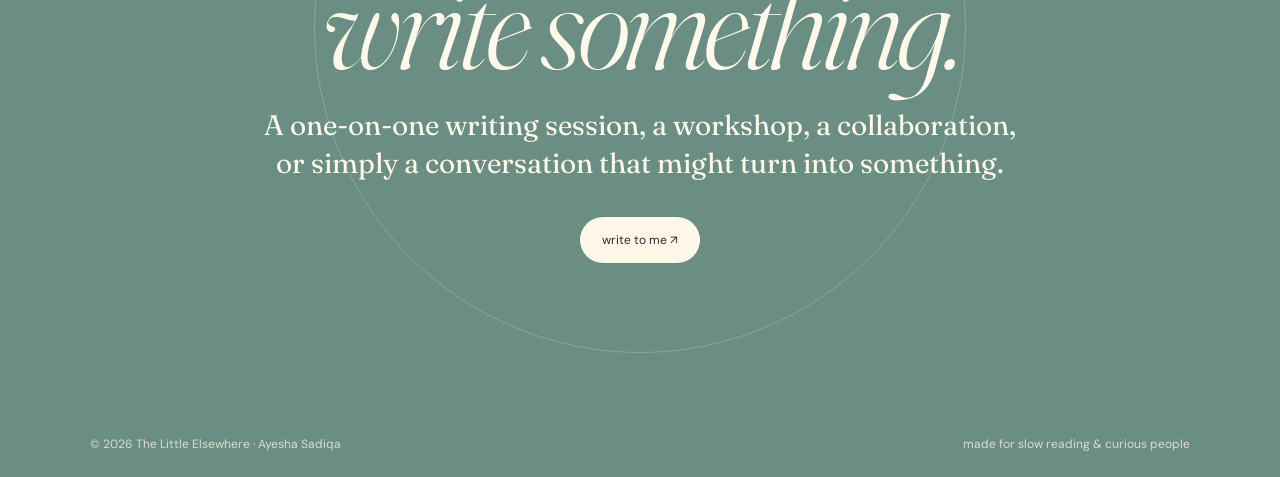
==== commit d239f9ad: "Simplify section labels and remove keyword clutter" ====
--- a/index.html
+++ b/index.html
@@ -3,14 +3,14 @@
 <style>
 @import url('https://fonts.googleapis.com/css2?family=DM+Sans:wght@400;500;600&family=Fraunces:opsz,wght@9..144,300;9..144,500&display=swap');
 :root{--ink:#30262d;--cream:#fff7e9;--pink:#f3a6bc;--rose:#d94e7d;--coral:#ef866f;--butter:#f7d765;--sky:#86c8d8;--teal:#4b9c9a;--leaf:#648b59;--plum:#8c5a85;--paper:#fffaf1}*{box-sizing:border-box}html{scroll-behavior:smooth}body{margin:0;color:var(--ink);font-family:'DM Sans',sans-serif;background:var(--cream);overflow-x:hidden}a{color:inherit;text-decoration:none}button,input,textarea{font:inherit}.serif{font-family:'Fraunces',Georgia,serif}.grain{position:fixed;inset:0;z-index:99;pointer-events:none;opacity:.075;mix-blend-mode:multiply;background-image:url("data:image/svg+xml,%3Csvg viewBox='0 0 160 160' xmlns='http://www.w3.org/2000/svg'%3E%3Cfilter id='n'%3E%3CfeTurbulence type='fractalNoise' baseFrequency='.7' numOctaves='4' stitchTiles='stitch'/%3E%3C/filter%3E%3Crect width='100%25' height='100%25' filter='url(%23n)'/%3E%3C/svg%3E")}.nav{position:fixed;top:18px;left:50%;transform:translateX(-50%);z-index:50;width:min(1100px,92vw);display:flex;align-items:center;justify-content:space-between;padding:10px 12px 10px 18px;background:rgba(255,250,241,.78);border:1px solid rgba(48,38,45,.12);border-radius:999px;backdrop-filter:blur(16px);box-shadow:0 8px 30px rgba(70,35,50,.08)}.brand{font-family:'Fraunces',serif;font-size:19px;font-style:italic}.navlinks{display:flex;gap:4px;align-items:center}.navlinks a{font-size:12px;padding:9px 11px;border-radius:999px;transition:.2s}.navlinks a:hover{background:#fff}.nav .contact{background:var(--ink);color:#fff}.menu{display:none;border:0;background:transparent;font-size:21px}.panel{min-height:100vh;position:relative;overflow:hidden;padding:120px 7vw 90px;isolation:isolate}.kicker{text-transform:uppercase;letter-spacing:.18em;font-size:11px;font-weight:600}.title{font-family:'Fraunces',serif;font-weight:300;font-size:clamp(48px,8vw,112px);line-height:.9;letter-spacing:-.04em;margin:16px 0}.lead{font-family:'Fraunces',serif;font-size:clamp(20px,2.2vw,31px);line-height:1.35;max-width:780px}.tiny{font-size:13px;opacity:.72}.pill{display:inline-flex;align-items:center;gap:8px;border:1px solid currentColor;border-radius:999px;padding:11px 16px;font-size:12px;background:rgba(255,255,255,.28);cursor:pointer;transition:.2s}.pill:hover{transform:translateY(-2px);background:rgba(255,255,255,.58)}
-.home{background:radial-gradient(circle at 18% 16%,#ffc7d5 0 15%,transparent 38%),radial-gradient(circle at 78% 20%,#f5d46e 0 10%,transparent 34%),linear-gradient(145deg,#f8b3c3,#ef8e9c 43%,#e6b6c8 68%,#f4d98e);display:grid;place-items:center}.home:before{content:"";position:absolute;inset:-25%;z-index:-1;background:repeating-radial-gradient(ellipse at 30% 20%,transparent 0 15px,rgba(255,255,255,.16) 16px 18px);transform:rotate(-11deg);animation:drift 22s linear infinite}.hero{max-width:1050px;text-align:center;position:relative}.hero .title{font-size:clamp(70px,12vw,160px)}.hero .title em{display:block;font-weight:500;color:#fff5df;text-shadow:2px 3px 0 rgba(112,53,72,.18)}.hero .lead{margin:24px auto 28px;max-width:690px}.doodle{position:absolute;filter:drop-shadow(0 8px 8px rgba(78,35,52,.12));animation:bob 5s ease-in-out infinite}.star{width:62px;height:62px;background:var(--butter);clip-path:polygon(50% 0,61% 36%,100% 36%,68% 57%,79% 100%,50% 72%,20% 100%,31% 58%,0 36%,39% 36%)}.s1{left:3%;top:22%;transform:rotate(-13deg)}.s2{right:8%;bottom:17%;width:42px;height:42px;animation-delay:-2s}.heart{right:5%;top:24%;font-size:74px;color:#df4c79;transform:rotate(10deg);animation-delay:-1s}.flower{left:7%;bottom:10%;font-size:72px;animation-delay:-3s}.sun{position:absolute;right:-80px;top:-95px;width:240px;height:240px;border-radius:50%;background:#f4c85d;box-shadow:0 0 0 18px rgba(247,215,101,.16),0 0 0 42px rgba(247,215,101,.10);animation:pulse 6s ease-in-out infinite}.sun:after{content:"";position:absolute;inset:-55px;background:repeating-conic-gradient(from 0deg,rgba(247,215,101,.7) 0 2deg,transparent 2deg 12deg);clip-path:circle(49%);z-index:-1}
+.home{background:radial-gradient(circle at 18% 16%,#ffc7d5 0 15%,transparent 38%),radial-gradient(circle at 78% 20%,#f5d46e 0 10%,transparent 34%),linear-gradient(145deg,#f8b3c3,#ef8e9c 43%,#e6b6c8 68%,#f4d98e);display:grid;place-items:center}.home:before{content:"";position:absolute;inset:-25%;z-index:-1;background:repeating-radial-gradient(ellipse at 30% 20%,transparent 0 15px,rgba(255,255,255,.16) 16px 18px);transform:rotate(-11deg)}.hero{max-width:1050px;text-align:center;position:relative}.hero .title{font-size:clamp(70px,12vw,160px)}.hero .title em{display:block;font-weight:500;color:#fff5df;text-shadow:2px 3px 0 rgba(112,53,72,.18)}.hero .lead{margin:24px auto 28px;max-width:690px}.doodle{position:absolute;filter:drop-shadow(0 8px 8px rgba(78,35,52,.12));}.star{width:62px;height:62px;background:var(--butter);clip-path:polygon(50% 0,61% 36%,100% 36%,68% 57%,79% 100%,50% 72%,20% 100%,31% 58%,0 36%,39% 36%)}.s1{left:3%;top:22%;transform:rotate(-13deg)}.s2{right:8%;bottom:17%;width:42px;height:42px;animation-delay:-2s}.heart{right:5%;top:24%;font-size:74px;color:#df4c79;transform:rotate(10deg);animation-delay:-1s}.flower{left:7%;bottom:10%;font-size:72px;animation-delay:-3s}.sun{position:absolute;right:-80px;top:-95px;width:240px;height:240px;border-radius:50%;background:#f4c85d;box-shadow:0 0 0 18px rgba(247,215,101,.16),0 0 0 42px rgba(247,215,101,.10);}.sun:after{content:"";position:absolute;inset:-55px;background:repeating-conic-gradient(from 0deg,rgba(247,215,101,.7) 0 2deg,transparent 2deg 12deg);clip-path:circle(49%);z-index:-1}
 .little{background:#fff4d8}.little:before{content:"";position:absolute;inset:0;z-index:-2;background:linear-gradient(115deg,transparent 45%,rgba(243,166,188,.25) 45% 57%,transparent 57%),radial-gradient(circle at 85% 80%,#8dc9c7 0 18%,transparent 19%)}.sectionhead{display:flex;justify-content:space-between;align-items:end;gap:30px;margin-bottom:38px}.sectionhead .title{font-size:clamp(54px,8vw,100px);margin-bottom:0}.cards{display:grid;grid-template-columns:1.15fr .85fr .85fr;gap:18px}.note{min-height:300px;border-radius:32px;padding:28px;position:relative;overflow:hidden;border:1px solid rgba(48,38,45,.12);box-shadow:0 18px 45px rgba(79,52,48,.08);transition:.3s}.note:hover{transform:translateY(-7px) rotate(-.4deg)}.note h3{font-family:'Fraunces',serif;font-size:34px;font-weight:300;line-height:1.08;margin:18px 0}.reading{background:#f3a8bb}.learning{background:#8dc9c7}.today{background:#f5d56d}.note .corner{position:absolute;right:-10px;bottom:-12px;font-size:82px;opacity:.7;transform:rotate(-8deg)}
-.wins{background:#b6d7cf}.wins .orbit{position:absolute;border:1px dashed rgba(48,38,45,.24);border-radius:50%;width:540px;height:540px;right:-120px;top:100px;animation:spin 30s linear infinite}.wins .orbit:after,.wins .orbit:before{content:"✦";position:absolute;font-size:42px;color:#e45d88}.wins .orbit:after{top:15%;left:0}.wins .orbit:before{right:8%;bottom:8%;color:#f4c85d}.winwrap{display:grid;grid-template-columns:1fr 1.1fr;gap:7vw;align-items:center;min-height:70vh}.bigwin{font-family:'Fraunces',serif;font-size:clamp(40px,6vw,78px);line-height:1.05}.winchips{display:flex;flex-wrap:wrap;gap:12px;margin-top:28px}.winchip{background:#fff5df;border:1px solid rgba(48,38,45,.14);padding:18px 22px;border-radius:28px;transform:rotate(var(--r));box-shadow:4px 6px 0 rgba(48,38,45,.08)}
+.wins{background:#b6d7cf}.wins .orbit{position:absolute;border:1px dashed rgba(48,38,45,.24);border-radius:50%;width:540px;height:540px;right:-120px;top:100px;}.wins .orbit:after,.wins .orbit:before{content:"✦";position:absolute;font-size:42px;color:#e45d88}.wins .orbit:after{top:15%;left:0}.wins .orbit:before{right:8%;bottom:8%;color:#f4c85d}.winwrap{display:grid;grid-template-columns:1fr 1.1fr;gap:7vw;align-items:center;min-height:70vh}.bigwin{font-family:'Fraunces',serif;font-size:clamp(40px,6vw,78px);line-height:1.05}.winchips{display:flex;flex-wrap:wrap;gap:12px;margin-top:28px}.winchip{background:#fff5df;border:1px solid rgba(48,38,45,.14);padding:18px 22px;border-radius:28px;transform:rotate(var(--r));box-shadow:4px 6px 0 rgba(48,38,45,.08)}
 .jarroom{background:linear-gradient(180deg,#f5a8bf,#e88fae 55%,#cf7da0);text-align:center}.jarroom .title{font-size:clamp(55px,9vw,110px)}.jar-stage{display:grid;grid-template-columns:.9fr 1.1fr;gap:5vw;align-items:center;max-width:1050px;margin:45px auto 0;text-align:left}.jar{height:460px;width:min(360px,80vw);margin:auto;border:4px solid rgba(255,255,255,.72);border-radius:46px 46px 105px 105px;position:relative;background:linear-gradient(110deg,rgba(255,255,255,.32),rgba(255,255,255,.08));box-shadow:inset 18px 0 40px rgba(255,255,255,.25),0 25px 50px rgba(88,40,65,.15)}.jar:before{content:"";position:absolute;left:15%;right:15%;height:34px;top:-25px;border:4px solid rgba(255,255,255,.72);border-radius:12px;background:#d8c5ac}.slip{position:absolute;width:150px;min-height:62px;background:#fff1a9;padding:12px;border-radius:4px;font-family:'Fraunces',serif;font-size:14px;box-shadow:0 4px 10px rgba(70,35,50,.1);left:50%;top:50%;transform:translate(-50%,-50%) rotate(-4deg);animation:floatnote 4s ease-in-out infinite}.slip:nth-child(2){top:68%;left:43%;background:#cde5e1;transform:rotate(8deg);animation-delay:-1s}.slip:nth-child(3){top:32%;left:27%;background:#ffd0dc;transform:rotate(-10deg);animation-delay:-2s}.jarform{background:rgba(255,248,239,.68);border:1px solid rgba(255,255,255,.55);padding:30px;border-radius:34px;backdrop-filter:blur(8px)}.jarform h3{font-family:'Fraunces',serif;font-size:35px;font-weight:300;margin:0 0 8px}.jarform textarea,.jarform input{width:100%;border:0;border-bottom:1px solid rgba(48,38,45,.28);background:transparent;padding:14px 2px;outline:none;resize:vertical}.jarform textarea{min-height:100px}.jarform .pill{margin-top:18px;background:var(--ink);color:white}.wall{margin-top:25px;display:flex;gap:10px;overflow:auto;padding-bottom:8px}.wall .mini{min-width:170px;background:#fff4bb;padding:14px;border-radius:8px;font-family:'Fraunces',serif;font-size:14px;transform:rotate(-1deg)}
-.stories{background:#334957;color:#fff4e9}.stories:before{content:"";position:absolute;width:480px;height:480px;border-radius:50%;left:-130px;top:180px;background:radial-gradient(circle,#f8d766 0 10%,#ed9b77 11% 22%,#d96f8e 23% 34%,transparent 35%);filter:blur(.2px);opacity:.85;animation:pulse 8s ease-in-out infinite}.storygrid{display:grid;grid-template-columns:repeat(2,1fr);gap:18px;margin-top:40px}.story{min-height:340px;padding:34px;border:1px solid rgba(255,255,255,.22);border-radius:36px;background:rgba(255,255,255,.06);backdrop-filter:blur(8px);display:flex;flex-direction:column;justify-content:flex-end}.story h3{font-family:'Fraunces',serif;font-size:40px;font-weight:300;margin:10px 0}.story:hover{background:rgba(255,255,255,.11)}
+.stories{background:#334957;color:#fff4e9}.stories:before{content:"";position:absolute;width:480px;height:480px;border-radius:50%;left:-130px;top:180px;background:radial-gradient(circle,#f8d766 0 10%,#ed9b77 11% 22%,#d96f8e 23% 34%,transparent 35%);filter:blur(.2px);opacity:.85;}.storygrid{display:grid;grid-template-columns:repeat(2,1fr);gap:18px;margin-top:40px}.story{min-height:340px;padding:34px;border:1px solid rgba(255,255,255,.22);border-radius:36px;background:rgba(255,255,255,.06);backdrop-filter:blur(8px);display:flex;flex-direction:column;justify-content:flex-end}.story h3{font-family:'Fraunces',serif;font-size:40px;font-weight:300;margin:10px 0}.story:hover{background:rgba(255,255,255,.11)}
 .writing{background:#f8d968}.writing:before{content:"";position:absolute;inset:0;z-index:-1;background:repeating-linear-gradient(6deg,transparent 0 22px,rgba(255,255,255,.15) 23px 25px)}.desk{display:grid;grid-template-columns:1fr 1fr;gap:20px;margin-top:38px}.paper{background:#fffaf0;border-radius:8px;padding:34px;min-height:340px;box-shadow:10px 14px 0 rgba(97,68,28,.10);transform:rotate(-1deg)}.paper:nth-child(2){transform:rotate(1.4deg);background:#ffd9e4}.paper h3{font-family:'Fraunces',serif;font-size:38px;font-weight:300}.promptline{border-bottom:1px solid rgba(48,38,45,.18);padding:12px 0;font-family:'Fraunces',serif;font-size:20px}
-.making{background:#efb2c1}.projectgrid{display:grid;grid-template-columns:1.15fr .85fr;gap:20px;margin-top:38px}.project{background:#fff2e1;border:1px solid rgba(48,38,45,.12);border-radius:40px;padding:38px;min-height:360px;position:relative;overflow:hidden}.project h3{font-family:'Fraunces',serif;font-size:44px;font-weight:300;line-height:1.02}.project .spark{position:absolute;right:25px;top:25px;font-size:52px;animation:spin 9s linear infinite}.project.alt{background:#9bcfc7}
-.about{background:#fff1dd}.aboutwrap{display:grid;grid-template-columns:.85fr 1.15fr;gap:6vw;align-items:center;min-height:72vh}.portrait{aspect-ratio:4/5;height:auto;border-radius:180px 180px 40px 40px;background:#f4eadb;position:relative;overflow:hidden;box-shadow:20px 25px 0 rgba(216,150,171,.25)}.portrait img{width:100%;height:100%;display:block;object-fit:cover}.portrait:after{content:"✦";position:absolute;right:-15px;top:30px;font-size:72px;color:#d64e7b;z-index:2}.about p:not(.lead){max-width:620px;font-size:17px;line-height:1.7}.contactroom{background:#6a8e83;color:#fff9e9;text-align:center;display:grid;place-items:center}.contactroom:before{content:"";position:absolute;width:650px;height:650px;border:1px solid rgba(255,255,255,.2);border-radius:50%;animation:pulse 7s ease-in-out infinite}.contactroom .title{font-size:clamp(62px,10vw,130px)}.contactroom .pill{background:#fff8e8;color:var(--ink);border:0;padding:15px 22px}.footer{position:absolute;bottom:25px;left:7vw;right:7vw;display:flex;justify-content:space-between;font-size:12px;opacity:.75}
+.making{background:#efb2c1}.projectgrid{display:grid;grid-template-columns:1.15fr .85fr;gap:20px;margin-top:38px}.project{background:#fff2e1;border:1px solid rgba(48,38,45,.12);border-radius:40px;padding:38px;min-height:360px;position:relative;overflow:hidden}.project h3{font-family:'Fraunces',serif;font-size:44px;font-weight:300;line-height:1.02}.project .spark{position:absolute;right:25px;top:25px;font-size:52px;}.project.alt{background:#9bcfc7}
+.about{background:#fff1dd}.aboutwrap{display:grid;grid-template-columns:.85fr 1.15fr;gap:6vw;align-items:center;min-height:72vh}.portrait{aspect-ratio:4/5;height:auto;border-radius:180px 180px 40px 40px;background:#f4eadb;position:relative;overflow:hidden;box-shadow:20px 25px 0 rgba(216,150,171,.25)}.portrait img{width:100%;height:100%;display:block;object-fit:cover}.portrait:after{content:"✦";position:absolute;right:-15px;top:30px;font-size:72px;color:#d64e7b;z-index:2}.about p:not(.lead){max-width:620px;font-size:17px;line-height:1.7}.contactroom{background:#6a8e83;color:#fff9e9;text-align:center;display:grid;place-items:center}.contactroom:before{content:"";position:absolute;width:650px;height:650px;border:1px solid rgba(255,255,255,.2);border-radius:50%;}.contactroom .title{font-size:clamp(62px,10vw,130px)}.contactroom .pill{background:#fff8e8;color:var(--ink);border:0;padding:15px 22px}.footer{position:absolute;bottom:25px;left:7vw;right:7vw;display:flex;justify-content:space-between;font-size:12px;opacity:.75}
 .toast{position:fixed;left:50%;bottom:24px;transform:translate(-50%,20px);background:#30262d;color:#fff;padding:12px 18px;border-radius:999px;z-index:100;opacity:0;pointer-events:none;transition:.25s}.toast.show{opacity:1;transform:translate(-50%,0)}
 @keyframes bob{0%,100%{translate:0 0}50%{translate:0 -14px}}@keyframes drift{to{transform:rotate(349deg) translateX(30px)}}@keyframes pulse{50%{transform:scale(1.05)}}@keyframes spin{to{transform:rotate(360deg)}}@keyframes floatnote{0%,100%{margin-top:0}50%{margin-top:-9px}}
 @media(max-width:820px){.navlinks a:not(.contact){display:none}.menu{display:block}.panel{padding:110px 6vw 70px}.cards,.winwrap,.jar-stage,.storygrid,.desk,.projectgrid,.aboutwrap{grid-template-columns:1fr}.sectionhead{display:block}.note{min-height:230px}.jar-stage{text-align:center}.jarform{text-align:left}.aboutwrap{gap:35px}.portrait{max-width:360px;width:80%;margin:auto}.sun{right:-130px}.doodle.heart{right:-12px}.home .flower{left:-8px}.footer{position:relative;left:auto;right:auto;bottom:auto;margin-top:60px;gap:20px}}
@@ -232,8 +232,8 @@
 .connect{background:#f7d9df}.connect-wrap{max-width:1050px;margin:auto}.connect-grid{display:grid;grid-template-columns:.9fr 1.1fr;gap:22px;margin-top:38px}.connect-card{background:rgba(255,250,241,.72);border:1px solid rgba(48,38,45,.12);border-radius:34px;padding:30px}.connect-card h3{font:300 34px/1.1 'Fraunces',serif;margin:0 0 10px}.connect-card input,.connect-card textarea,.connect-card select{width:100%;border:0;border-bottom:1px solid rgba(48,38,45,.28);background:transparent;padding:14px 2px;outline:none}.connect-card textarea{min-height:120px;resize:vertical}.connect-card .pill{margin-top:18px;background:var(--ink);color:#fff}.skip-link{position:fixed;left:12px;top:-60px;z-index:200;background:#fff;padding:10px 14px;border-radius:12px}.skip-link:focus{top:12px}a:focus-visible,button:focus-visible,input:focus-visible,textarea:focus-visible,select:focus-visible{outline:3px solid #30262d;outline-offset:3px}@media(max-width:820px){.connect-grid{grid-template-columns:1fr}.connect-card{padding:24px 20px;border-radius:28px}}.about-artwork{display:block;width:100%;height:auto;aspect-ratio:4/5;object-fit:cover;border-radius:38% 42% 35% 45%;box-shadow:0 24px 60px rgba(48,38,45,.12)}@media(prefers-reduced-motion:reduce){*,*::before,*::after{animation-duration:.01ms!important;animation-iteration-count:1!important;scroll-behavior:auto!important;transition-duration:.01ms!important}}</style></head><body><a class="skip-link" href="#main">Skip to content</a><div class="grain"></div><main id="main">
 <nav class="nav"><a class="brand" href="#home">The Little Elsewhere</a><div class="navlinks"><a href="#little">little things</a><a href="#stories">stories</a><a href="#writing">writing room</a><a href="#making">making</a><a href="#muse">little muse</a><a href="#about">about</a><a class="contact" href="#contact">come write with me</a></div><button class="menu" aria-label="Menu" onclick="document.getElementById('little').scrollIntoView()">✦</button></nav>
 <section class="panel home" id="home"><div class="sun"></div><div class="doodle star s1"></div><div class="doodle star s2"></div><div class="doodle heart">♡</div><div class="doodle flower">❀</div><div class="hero"><h1 class="title">The Little <em>Elsewhere</em></h1><div class="kicker" style="margin-top:24px">a little world for words, wonder & becoming</div><p class="tiny" style="margin:10px 0 0">by Ayesha Sadiqa</p><p class="lead">I keep returning to words — to understand things, question them, soften them, and sometimes just to leave a small piece of myself somewhere.</p><a class="pill" href="#little">wander in <span>↓</span></a></div></section>
-<section class="panel little" id="little"><div class="sectionhead"><div><div class="kicker">notes from somewhere · things I keep</div><h2 class="title">Little Things</h2></div><p class="lead" style="font-size:21px;max-width:470px">Not quite essays. Not quite a blog. Things I noticed, learned, survived, loved, or wanted to remember.</p></div><div class="cards"><a class="note reading" href="/little-things/all-about-love.html"><div class="kicker">currently reading</div><h3><i id="readingTitle">All About Love</i><br>by <span id="readingAuthor">bell hooks</span></h3><p id="readingNote">Currently underlining more than I probably should.</p><div class="corner">♡</div></a><a class="note learning" href="/little-things/what-i-learned.html"><div class="kicker">what I learned this week</div><h3 id="lessonTitle">Some things need time, not fixing.</h3><p id="lessonBody">And an unfinished thought is still allowed to be worth keeping.</p><div class="corner">✿</div></a><a class="note today" href="/little-things/todays-thought.html"><div class="kicker">today's thought</div><h3 id="thoughtTitle">You can begin quietly.</h3><p id="thoughtBody">Not every beginning needs an announcement.</p><div class="corner">✦</div></a></div></section>
-<section class="panel wins" onclick="location.href='/wins/'" style="cursor:pointer"><div class="orbit"></div><div class="winwrap"><div><div class="kicker">still becoming · small, wise wins</div><h2 class="title">Tiny things count here.</h2></div><div><p class="bigwin" id="winTitle">“I did the thing I kept making scarier in my head.”</p><p id="winBody">Big achievements already have places to live. This is for the less photogenic victories.</p><div class="winchips" id="winChips"><div class="winchip" style="--r:-2deg">read instead of scrolled 🌷</div><div class="winchip" style="--r:2deg">showed up anyway ✦</div><div class="winchip" style="--r:-1deg">wrote the first line ☁</div><div class="winchip" style="--r:1.5deg">changed my mind ♡</div></div></div></div></section>
+<section class="panel little" id="little"><div class="sectionhead"><div><div class="kicker">notes from somewhere</div><h2 class="title">Little Things</h2></div><p class="lead" style="font-size:21px;max-width:470px">Not quite essays. Not quite a blog. Things I noticed, learned, survived, loved, or wanted to remember.</p></div><div class="cards"><a class="note reading" href="/little-things/all-about-love.html"><div class="kicker">currently reading</div><h3><i id="readingTitle">All About Love</i><br>by <span id="readingAuthor">bell hooks</span></h3><p id="readingNote">Currently underlining more than I probably should.</p><div class="corner">♡</div></a><a class="note learning" href="/little-things/what-i-learned.html"><div class="kicker">what I learned this week</div><h3 id="lessonTitle">Some things need time, not fixing.</h3><p id="lessonBody">And an unfinished thought is still allowed to be worth keeping.</p><div class="corner">✿</div></a><a class="note today" href="/little-things/todays-thought.html"><div class="kicker">today's thought</div><h3 id="thoughtTitle">You can begin quietly.</h3><p id="thoughtBody">Not every beginning needs an announcement.</p><div class="corner">✦</div></a></div></section>
+<section class="panel wins" onclick="location.href='/wins/'" style="cursor:pointer"><div class="orbit"></div><div class="winwrap"><div><div class="kicker">still becoming</div><h2 class="title">Tiny things count here.</h2></div><div><p class="bigwin" id="winTitle">“I did the thing I kept making scarier in my head.”</p><p id="winBody">Big achievements already have places to live. This is for the less photogenic victories.</p><div class="winchips" id="winChips"><div class="winchip" style="--r:-2deg">read instead of scrolled 🌷</div><div class="winchip" style="--r:2deg">showed up anyway ✦</div><div class="winchip" style="--r:-1deg">wrote the first line ☁</div><div class="winchip" style="--r:1.5deg">changed my mind ♡</div></div></div></div></section>
 <section class="panel jarroom" id="jar"><div class="kicker">a living little corner</div><h2 class="title">The Thought Jar</h2><p class="lead" style="margin:0 auto">Leave something here. A thought, a struggle, a tiny win, or the sentence you needed someone else to hear.</p><div class="jar-stage"><div class="jar"><div class="slip">you don't need a conclusion yet.</div><div class="slip">today I tried.</div><div class="slip">some softness, please.</div></div><form class="jarform" id="jarForm" name="thought-jar" method="POST" data-netlify="true" netlify-honeypot="bot-field">
 <input type="hidden" name="form-name" value="thought-jar">
 <p hidden><label>Don’t fill this out: <input name="bot-field"></label></p>
@@ -244,9 +244,9 @@
 <button class="pill" type="submit">fold it into the jar ✦</button>
 <div class="tiny moderation-note">Your note goes into a private waiting room first.</div>
 </form></div></section>
-<section class="panel stories" id="stories" onclick="location.href='/stories/'" style="cursor:pointer"><div class="sectionhead"><div><div class="kicker">a little unfinished · stay a little longer</div><h2 class="title">Stories</h2></div><p class="lead" style="font-size:21px;max-width:470px">The longer things. Personal essays, reflections, advocacy, and pieces that asked for more room.</p></div><div class="storygrid"><article class="story"><div class="kicker">personal essay · coming soon</div><h3>The things we learn to question.</h3><p>On inherited ideas, changing your mind, and becoming a person you can hear clearly.</p></article><article class="story"><div class="kicker">reflection · coming soon</div><h3>Maybe softness is not the opposite of strength.</h3><p>A place-holder for something still becoming itself.</p></article></div></section>
-<section class="panel writing" id="writing" onclick="location.href='/writing-room/'" style="cursor:pointer"><div class="kicker">the becoming room · practice, don't perform</div><h2 class="title">The Writing Room</h2><p class="lead">Prompts, exercises and notes for finding the thing you were trying to say before you started trying to sound impressive.</p><div class="desk"><article class="paper"><div class="kicker">a prompt for today</div><h3 id="promptTitle">Write the version you usually edit out.</h3><div id="promptLines"><div class="promptline">Ten minutes.</div><div class="promptline">No polishing.</div><div class="promptline">No audience yet.</div><div class="promptline">Tell the truth before you make it pretty.</div></div></article><article class="paper"><div class="kicker">a note from me</div><h3>Writing can be an advocacy tool.</h3><p class="lead" style="font-size:21px">Facts tell us what happened. A human story can make us understand why it matters. This room is where I want to explore both.</p></article></div></section>
-<section class="panel making" id="making"><div class="kicker">little worlds in progress · experiments, workshops, rooms</div><h2 class="title">Things I'm Making</h2><p class="lead">Things I care enough about to try in public.</p><div class="projectgrid"><article class="project"><div class="spark">✦</div><div class="kicker">workshop</div><h3>Writing as an Advocacy Tool</h3><p>Exploring how personal voice, storytelling and lived experience can become part of meaningful advocacy — without flattening people into “content.”</p><a class="pill" href="#contact">ask me about it →</a></article><article class="project alt"><div class="spark">♡</div><div class="kicker">one-on-one</div><h3>Come write with me.</h3><p>For when you have something to say, but need company finding its shape.</p><a class="pill" href="#contact">writing sessions →</a></article></div></section>
+<section class="panel stories" id="stories" onclick="location.href='/stories/'" style="cursor:pointer"><div class="sectionhead"><div><div class="kicker">a little unfinished</div><h2 class="title">Stories</h2></div><p class="lead" style="font-size:21px;max-width:470px">The longer things. Personal essays, reflections, advocacy, and pieces that asked for more room.</p></div><div class="storygrid"><article class="story"><div class="kicker">personal essay</div><h3>The things we learn to question.</h3><p>On inherited ideas, changing your mind, and becoming a person you can hear clearly.</p></article><article class="story"><div class="kicker">reflection</div><h3>Maybe softness is not the opposite of strength.</h3><p>A place-holder for something still becoming itself.</p></article></div></section>
+<section class="panel writing" id="writing" onclick="location.href='/writing-room/'" style="cursor:pointer"><div class="kicker">the becoming room</div><h2 class="title">The Writing Room</h2><p class="lead">Prompts, exercises and notes for finding the thing you were trying to say before you started trying to sound impressive.</p><div class="desk"><article class="paper"><div class="kicker">a prompt for today</div><h3 id="promptTitle">Write the version you usually edit out.</h3><div id="promptLines"><div class="promptline">Ten minutes.</div><div class="promptline">No polishing.</div><div class="promptline">No audience yet.</div><div class="promptline">Tell the truth before you make it pretty.</div></div></article><article class="paper"><div class="kicker">a note from me</div><h3>Writing can be an advocacy tool.</h3><p class="lead" style="font-size:21px">Facts tell us what happened. A human story can make us understand why it matters. This room is where I want to explore both.</p></article></div></section>
+<section class="panel making" id="making"><div class="kicker">little worlds in progress</div><h2 class="title">Things I'm Making</h2><p class="lead">Things I care enough about to try in public.</p><div class="projectgrid"><article class="project"><div class="spark">✦</div><div class="kicker">workshop</div><h3>Writing as an Advocacy Tool</h3><p>Exploring how personal voice, storytelling and lived experience can become part of meaningful advocacy — without flattening people into “content.”</p><a class="pill" href="#contact">ask me about it →</a></article><article class="project alt"><div class="spark">♡</div><div class="kicker">one-on-one</div><h3>Come write with me.</h3><p>For when you have something to say, but need company finding its shape.</p><a class="pill" href="#contact">writing sessions →</a></article></div></section>
 <section class="panel muse" id="muse">
 <div class="muse-wrap">
 <div>
@@ -266,8 +266,8 @@
 <p class="tiny">This first version is privacy-friendly and runs in your browser. It doesn’t send your writing to an AI service.</p>
 </div>
 </div>
-</section><section class="panel about" id="about"><div class="aboutwrap"><div class="portrait"><img class="about-artwork" src="/assets/ayesha-flower.jpg.JPG" alt="Hand-painted pink flower with a woman’s face at its centre" width="960" height="1200" loading="lazy" decoding="async"></div><div><div class="kicker">the in-between · about, sort of</div><h2 class="title">Hi, I'm Ayesha.</h2><p class="lead">I'm interested in words, people, the things we're taught not to question, and the things we quietly learn to question anyway.</p><p>I don't know if every person who writes needs to call themselves a writer. I know I keep returning to writing. For now, that feels like enough.</p></div></div></section>
-<section class="panel connect" id="connect"><div class="connect-wrap"><div class="kicker">questions, notes, hellos</div><h2 class="title">Leave something for me.</h2><p class="lead">Ask me something about writing, leave a note about something you read here, or tell me what stayed with you. I read these before anything is shared publicly.</p><div class="connect-grid"><div class="connect-card"><h3>Ask Ayesha</h3><p>Questions can become future Q&As, but your name will never be published unless you explicitly say yes.</p><a class="pill" href="#visitor-note">leave a question ↓</a></div><form class="connect-card" id="visitor-note" name="visitor-note" method="POST" data-netlify="true" netlify-honeypot="bot-field"><input type="hidden" name="form-name" value="visitor-note"><p hidden><label>Don’t fill this out: <input name="bot-field"></label></p><h3>A note from you</h3><select name="kind" aria-label="Type of note"><option value="question">I have a question</option><option value="note">I want to leave a note</option><option value="feedback">I want to share feedback</option></select><input name="name" maxlength="50" placeholder="name / initials / anonymous"><input name="email" type="email" placeholder="email (only if you want a reply)"><textarea name="message" maxlength="800" required placeholder="Write it here…"></textarea><label class="tiny"><input type="checkbox" name="okay_to_share" value="yes" style="width:auto"> You may share my words publicly (with the name I used above).</label><br><button class="pill" type="submit">send it gently ↗</button><p class="tiny">Nothing is published automatically.</p></form></div></div></section>
+</section><section class="panel about" id="about"><div class="aboutwrap"><div class="portrait"><img class="about-artwork" src="/assets/ayesha-flower.jpg.JPG" alt="Hand-painted pink flower with a woman’s face at its centre" width="960" height="1200" loading="lazy" decoding="async"></div><div><div class="kicker">the in-between</div><h2 class="title">Hi, I'm Ayesha.</h2><p class="lead">I'm interested in words, people, the things we're taught not to question, and the things we quietly learn to question anyway.</p><p>I don't know if every person who writes needs to call themselves a writer. I know I keep returning to writing. For now, that feels like enough.</p></div></div></section>
+<section class="panel connect" id="connect"><div class="connect-wrap"><div class="kicker">questions & notes</div><h2 class="title">Leave something for me.</h2><p class="lead">Ask me something about writing, leave a note about something you read here, or tell me what stayed with you. I read these before anything is shared publicly.</p><div class="connect-grid"><div class="connect-card"><h3>Ask Ayesha</h3><p>Questions can become future Q&As, but your name will never be published unless you explicitly say yes.</p><a class="pill" href="#visitor-note">leave a question ↓</a></div><form class="connect-card" id="visitor-note" name="visitor-note" method="POST" data-netlify="true" netlify-honeypot="bot-field"><input type="hidden" name="form-name" value="visitor-note"><p hidden><label>Don’t fill this out: <input name="bot-field"></label></p><h3>A note from you</h3><select name="kind" aria-label="Type of note"><option value="question">I have a question</option><option value="note">I want to leave a note</option><option value="feedback">I want to share feedback</option></select><input name="name" maxlength="50" placeholder="name / initials / anonymous"><input name="email" type="email" placeholder="email (only if you want a reply)"><textarea name="message" maxlength="800" required placeholder="Write it here…"></textarea><label class="tiny"><input type="checkbox" name="okay_to_share" value="yes" style="width:auto"> You may share my words publicly (with the name I used above).</label><br><button class="pill" type="submit">send it gently ↗</button><p class="tiny">Nothing is published automatically.</p></form></div></div></section>
 <section class="panel contactroom" id="contact"><div><div class="kicker">the door is open</div><h2 class="title">Maybe we should<br><i>write something.</i></h2><p class="lead" style="margin:25px auto 35px">A one-on-one writing session, a workshop, a collaboration, or simply a conversation that might turn into something.</p><a class="pill" href="mailto:aaishaakhaan12@gmail.com?subject=Hello%20Ayesha">write to me ↗</a></div><div class="footer"><span>© 2026 The Little Elsewhere · Ayesha Sadiqa</span><span>made for slow reading & curious people</span></div></section></main>
 <nav class="mobile-dock" aria-label="Mobile navigation"><a href="#home"><b>⌂</b><span>home</span></a><a href="#little"><b>♡</b><span>little things</span></a><a href="#jar"><b>✦</b><span>thought jar</span></a><a href="#stories"><b>☾</b><span>stories</span></a><a href="#writing"><b>✎</b><span>writing</span></a><a href="#muse"><b>☼</b><span>muse</span></a><a href="#connect"><b>?</b><span>ask</span></a></nav><div class="toast" id="toast">your note is tucked into the jar ♡</div>
 <script>
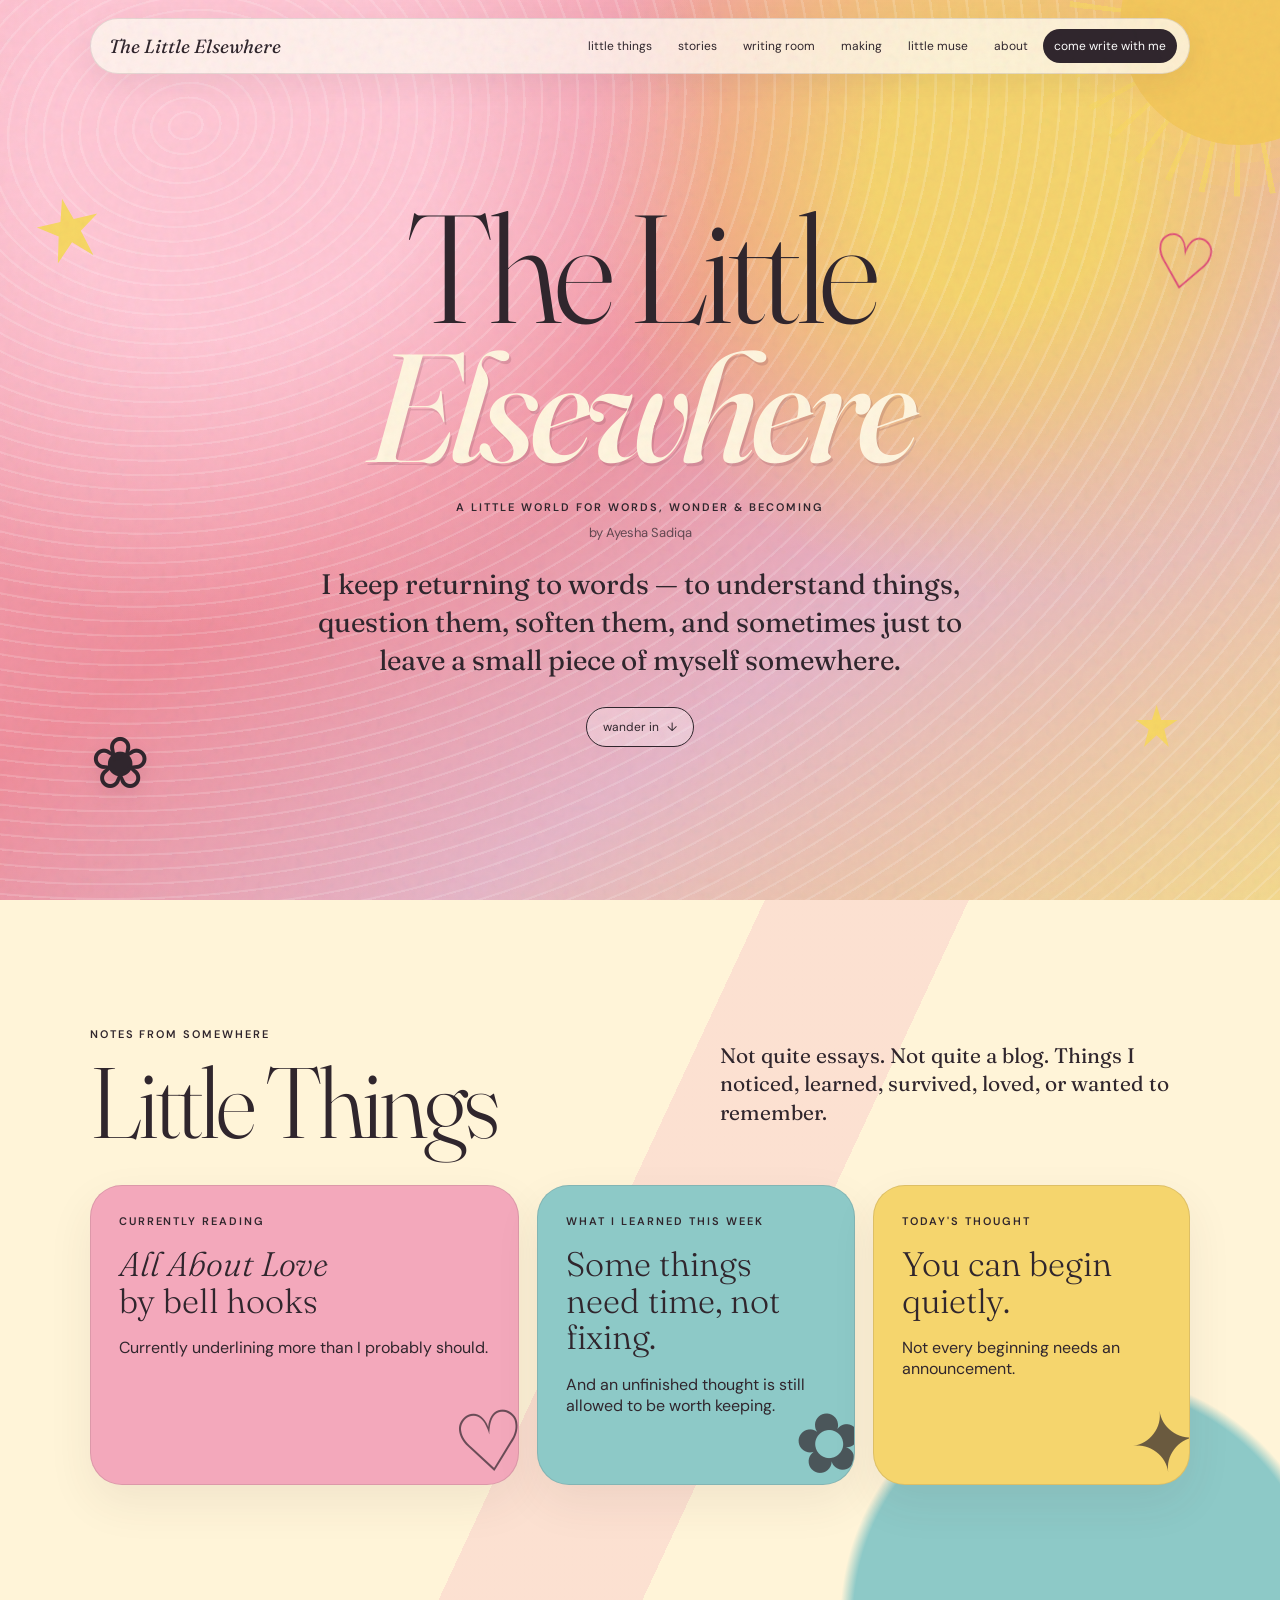
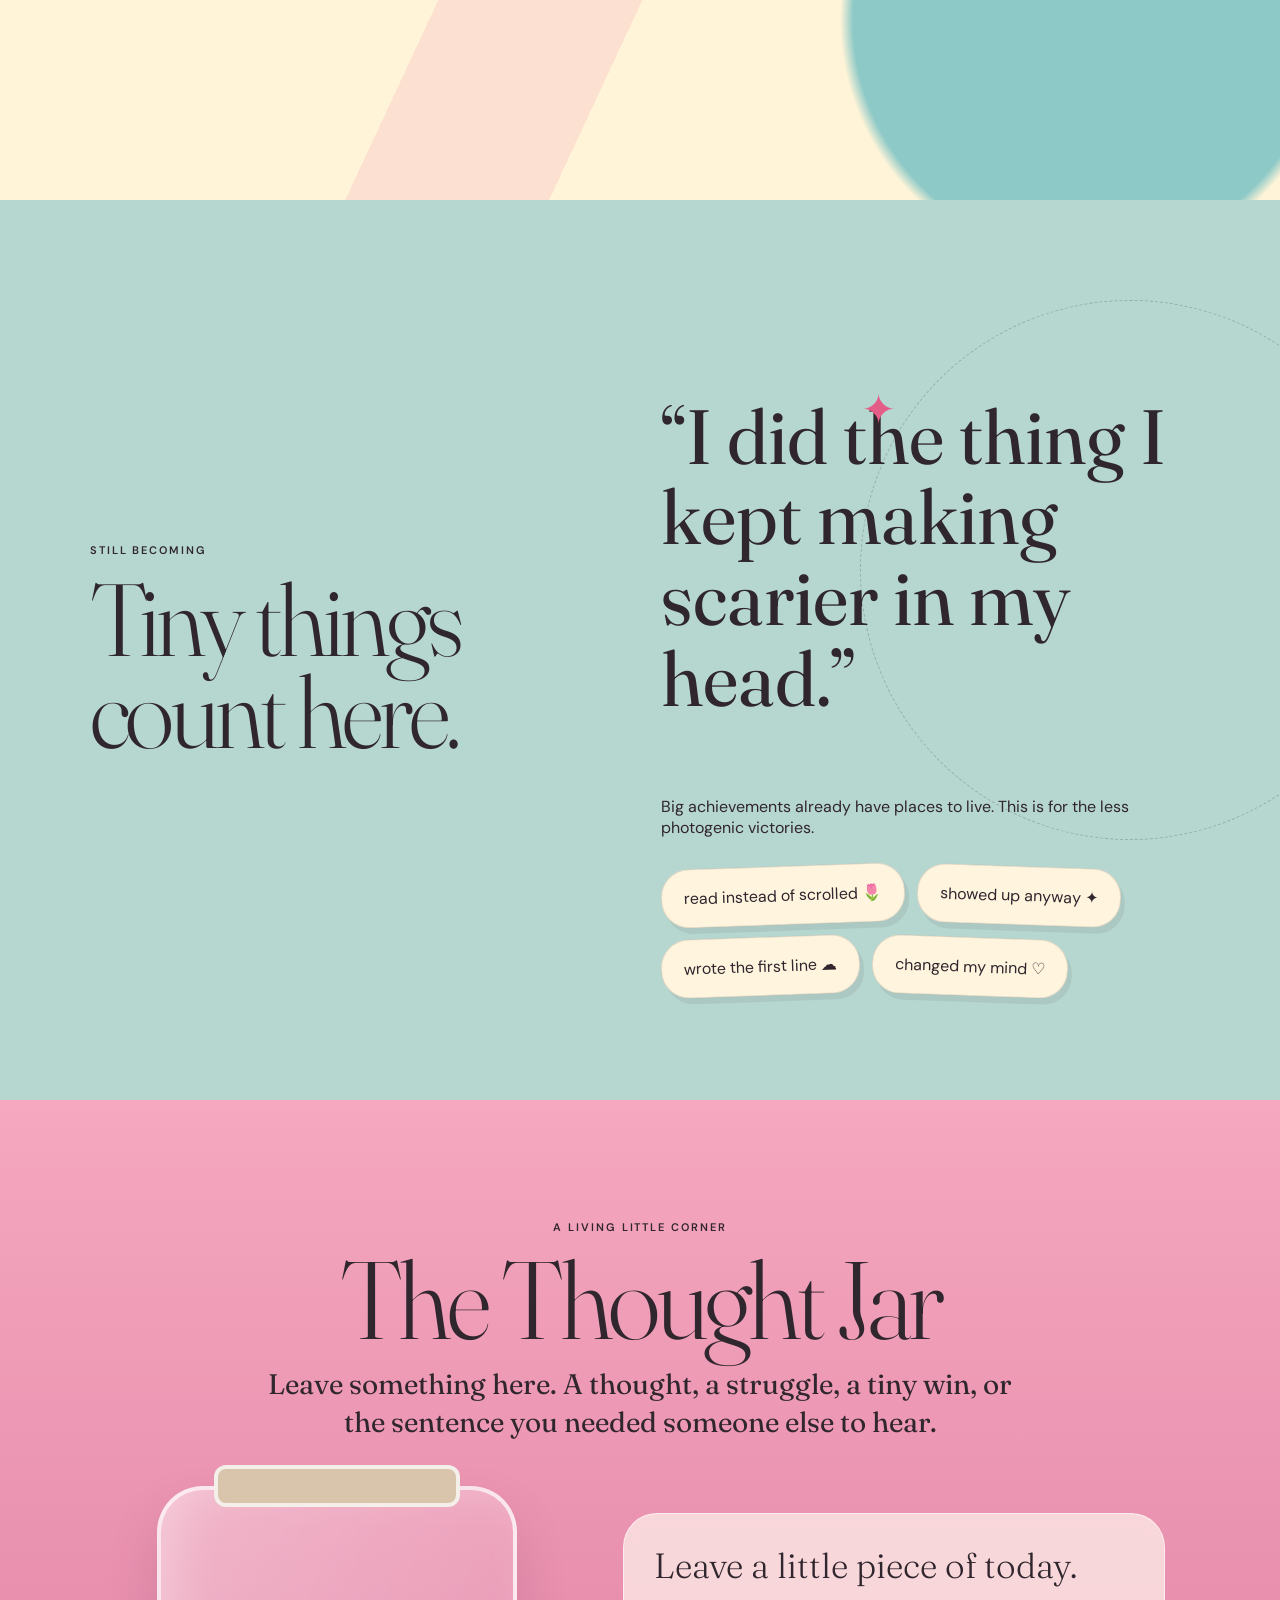
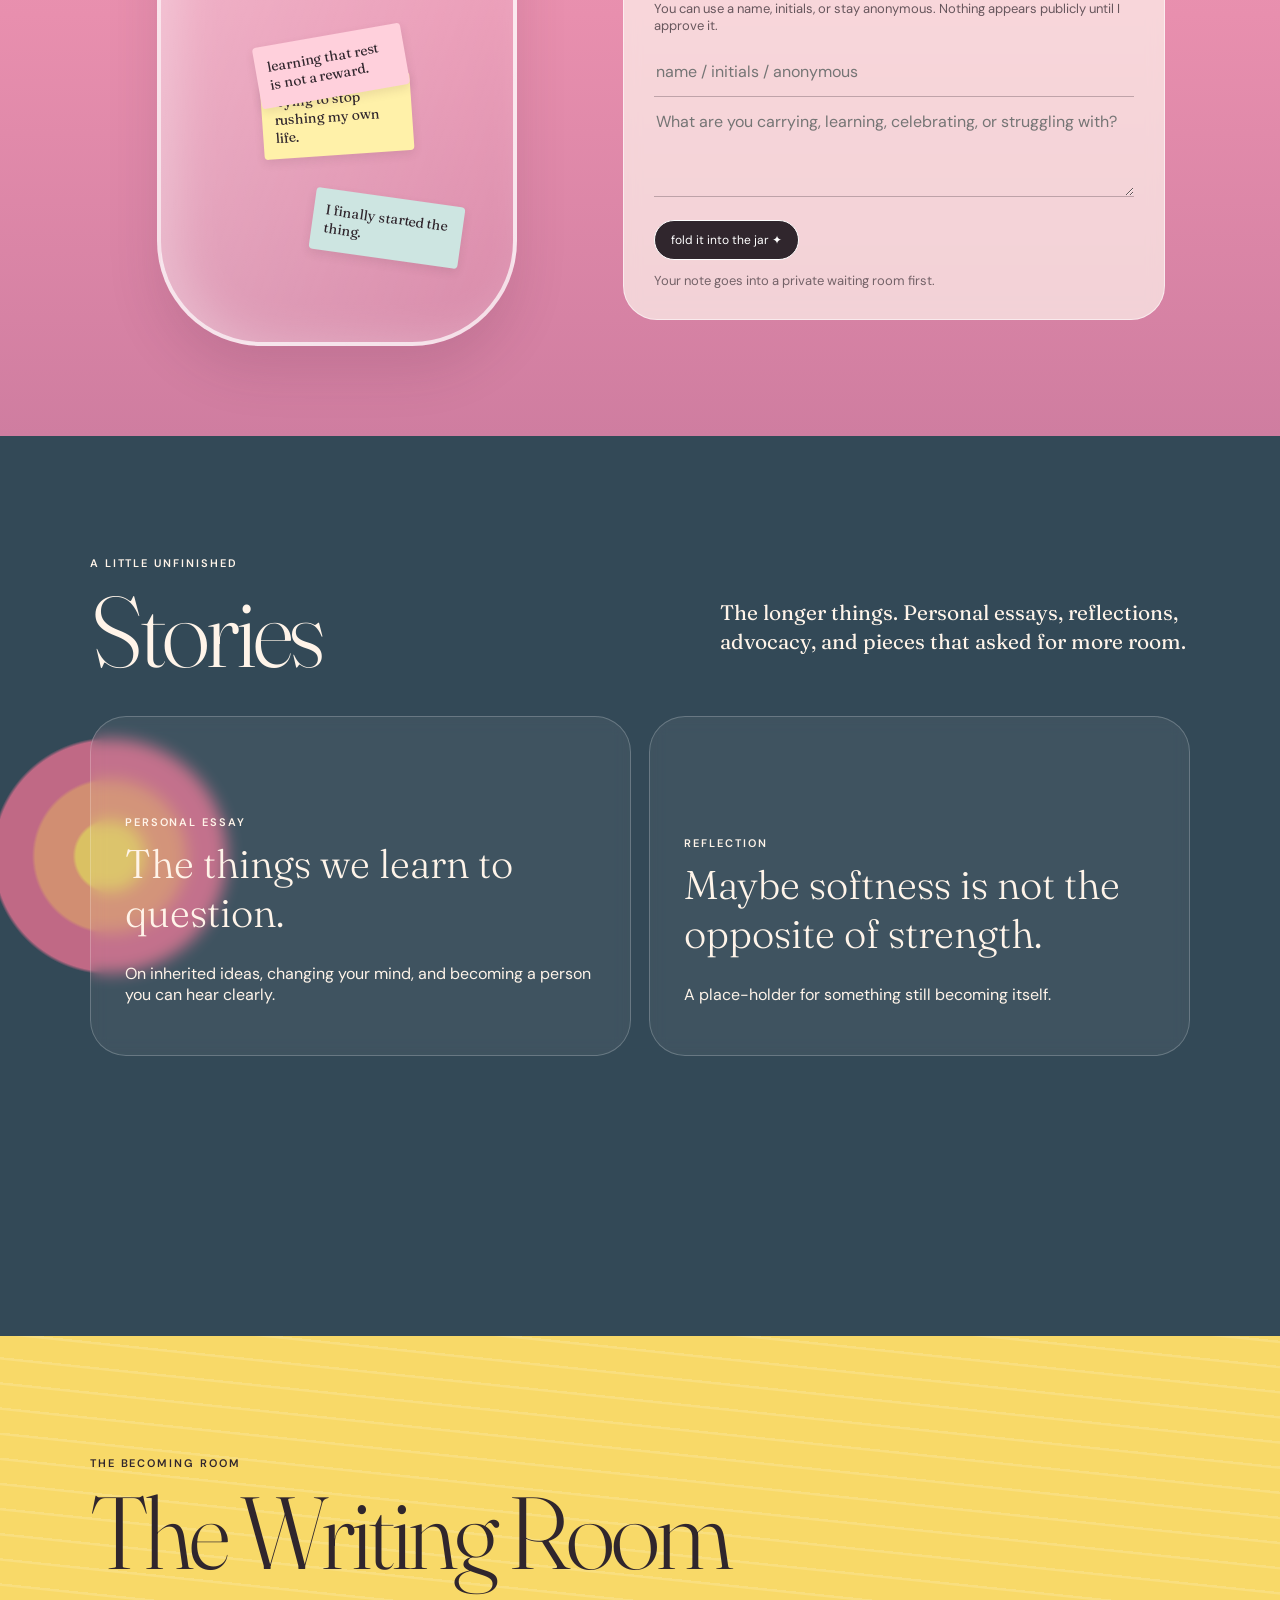
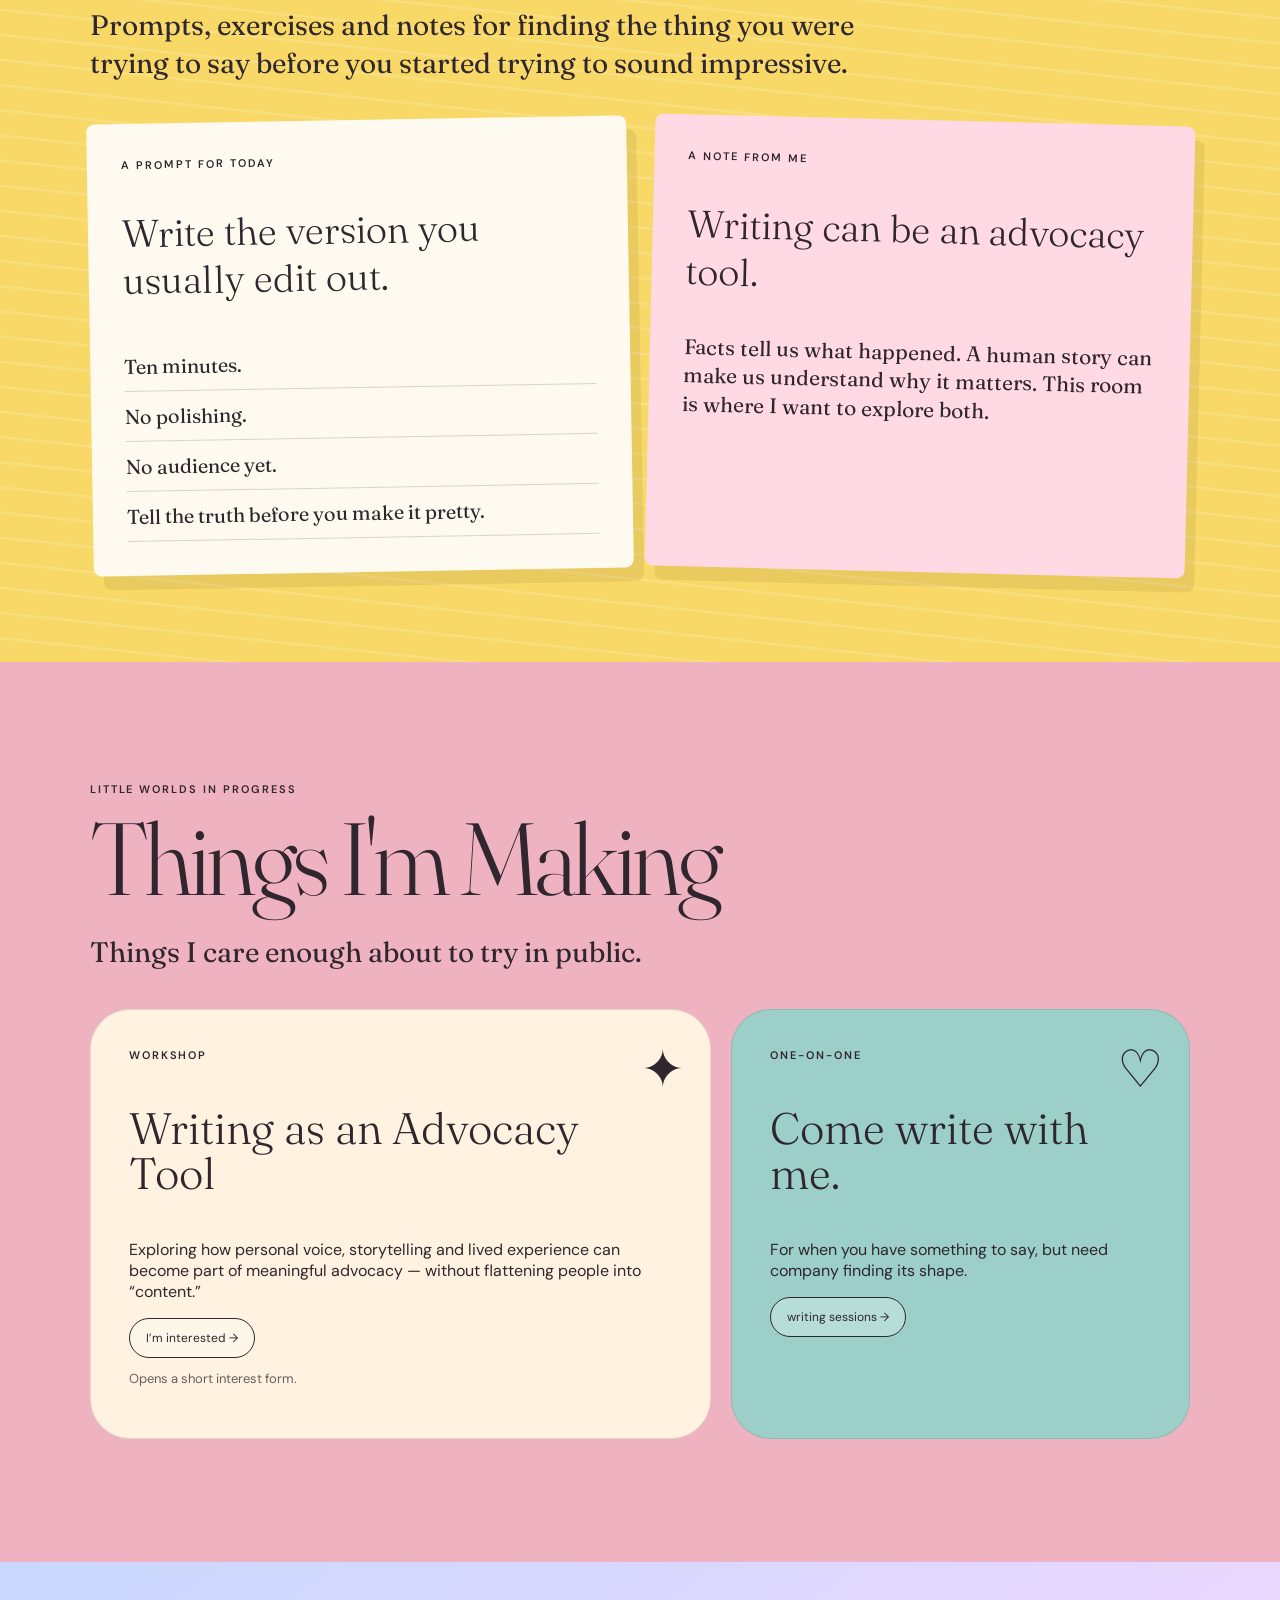
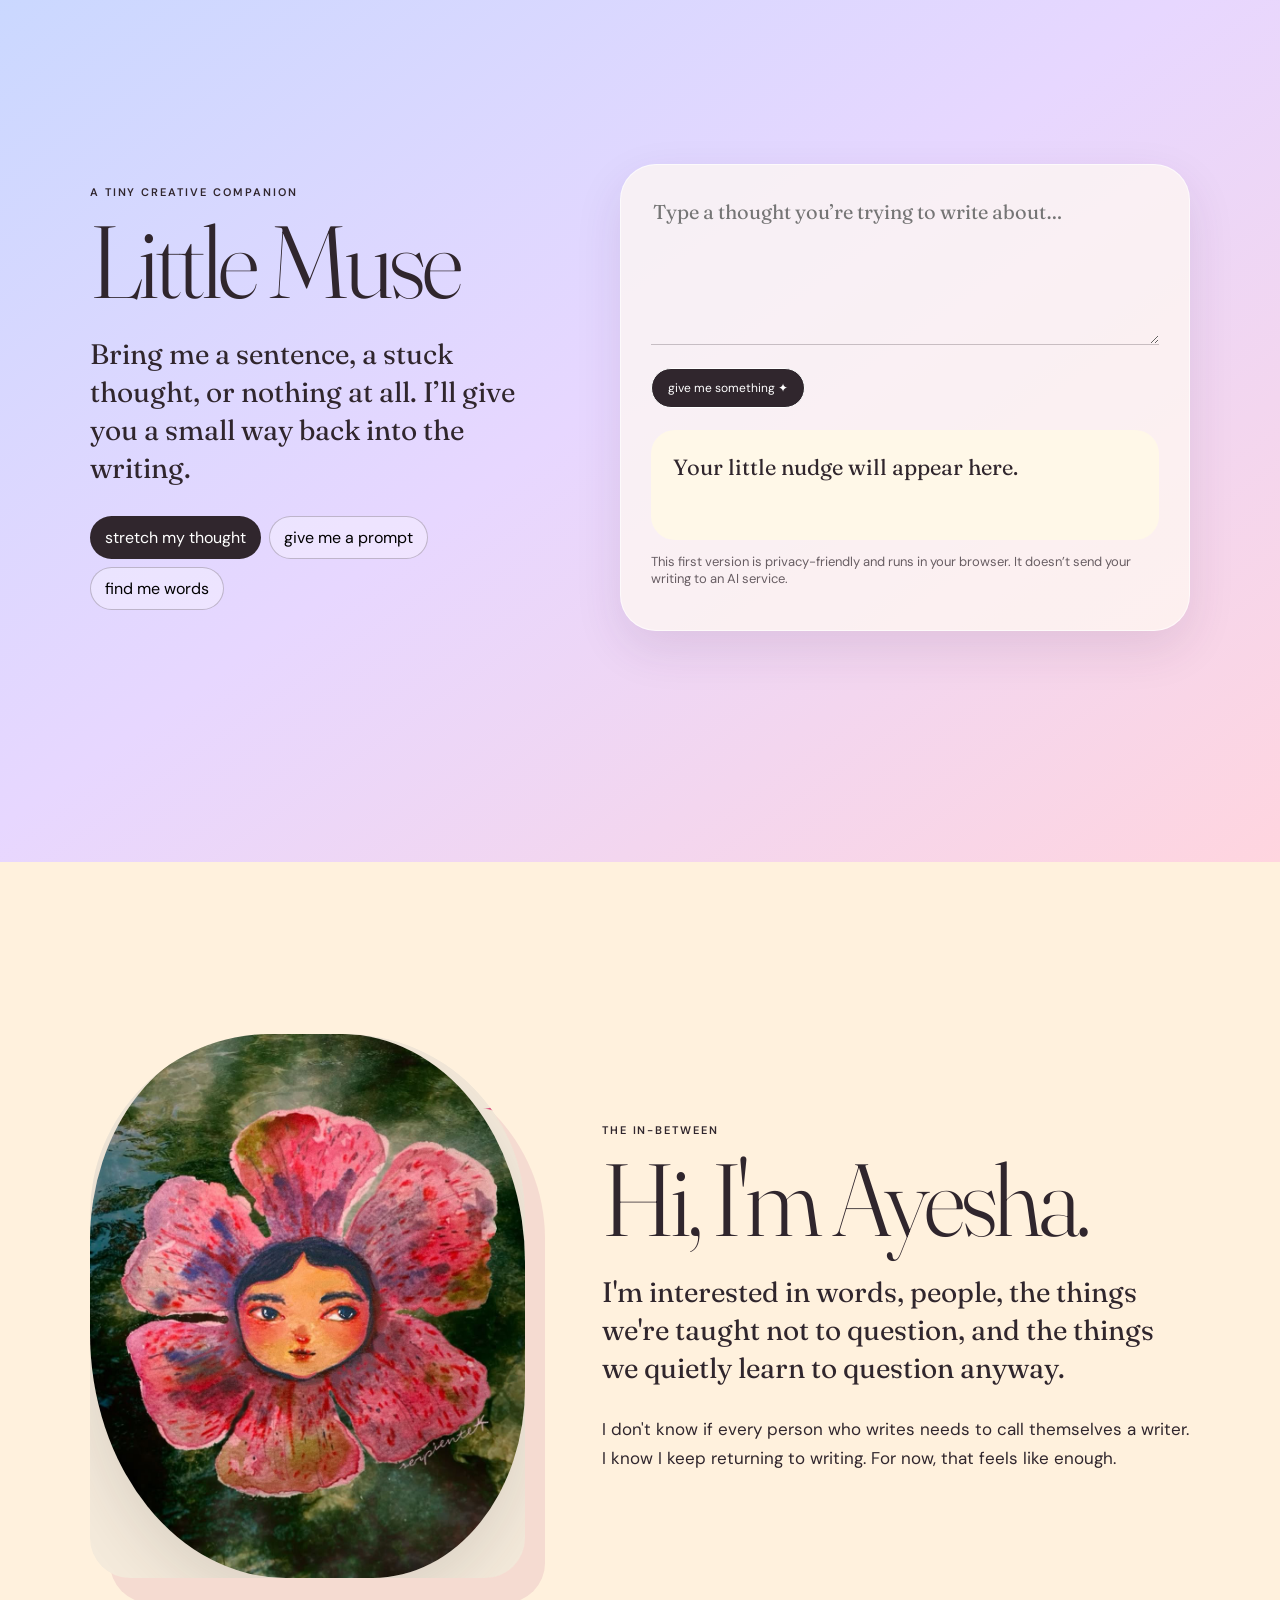
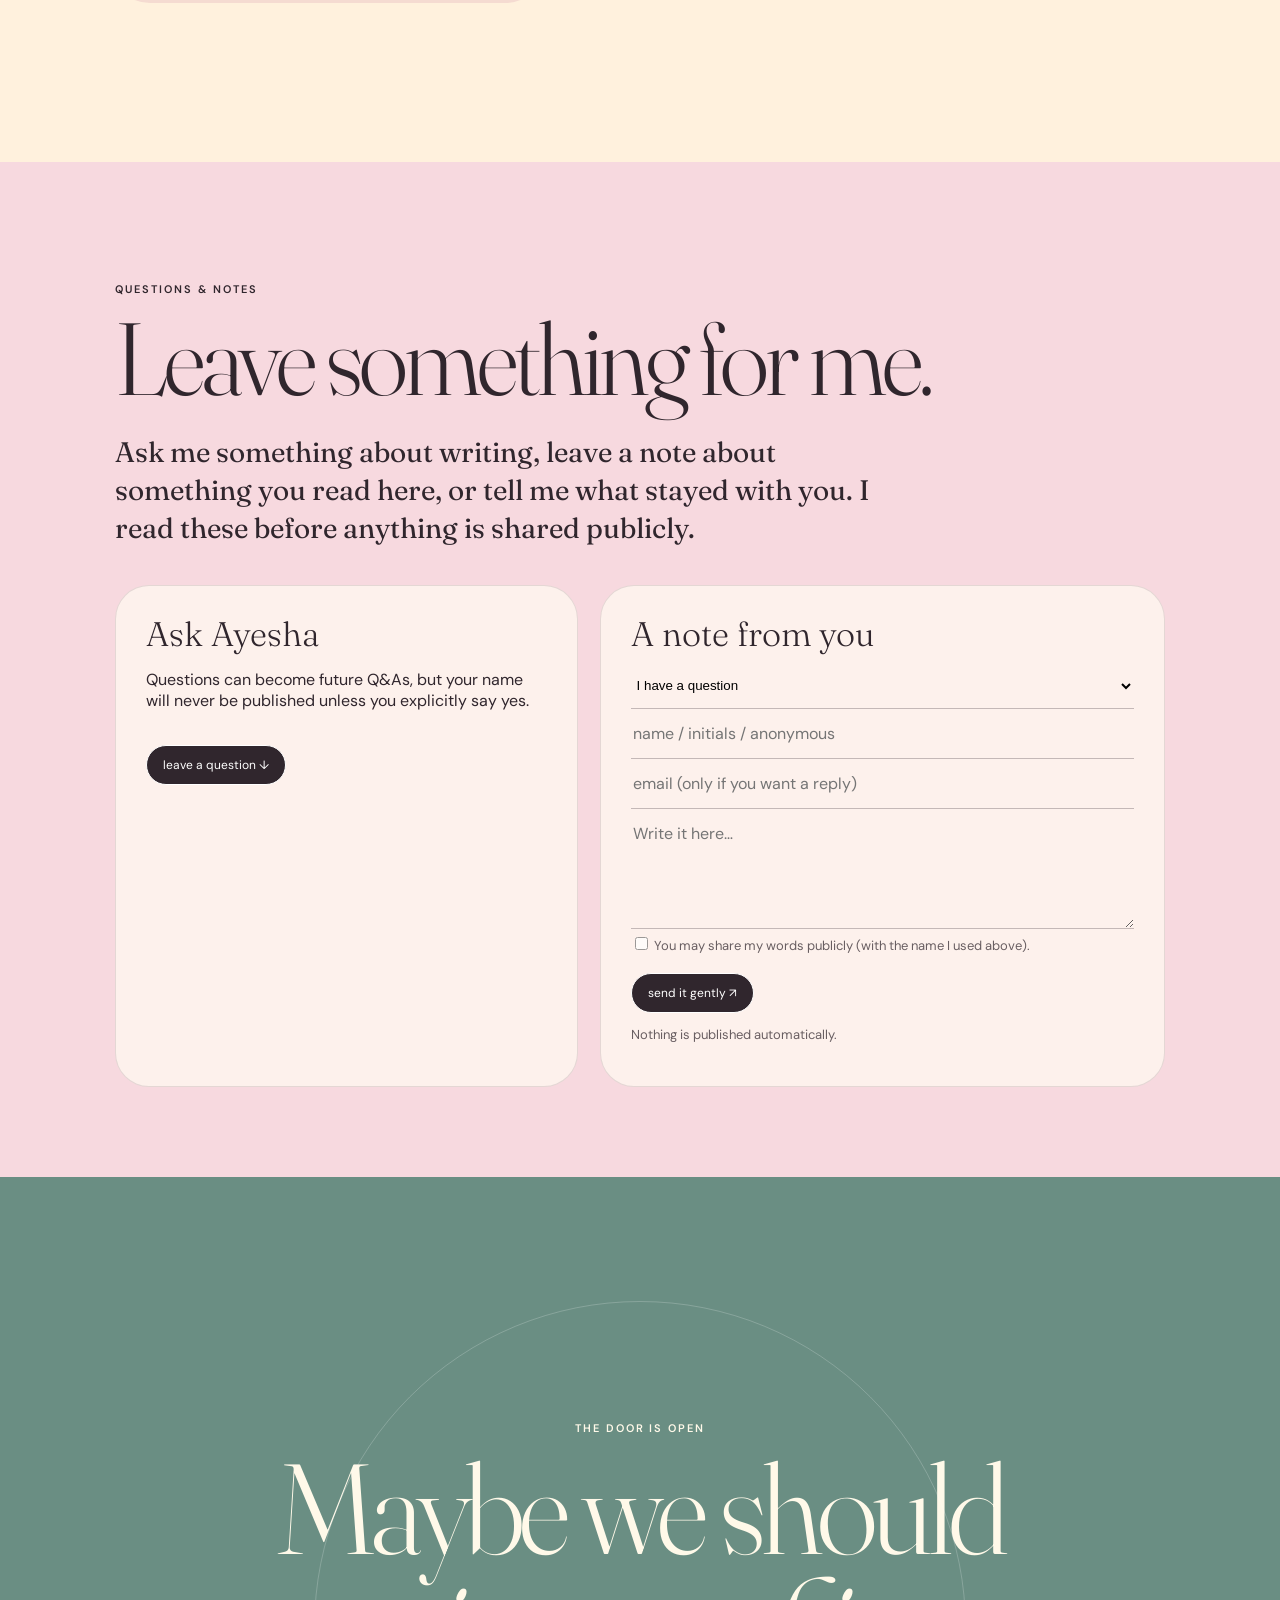
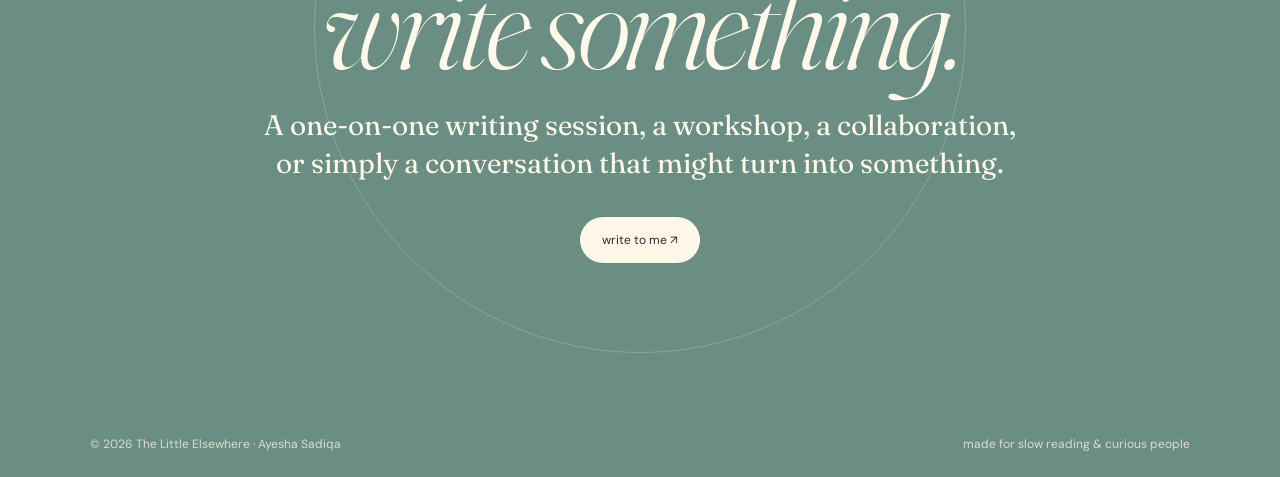
==== commit 946a5167: "Connect workshop interest button to Google Form" ====
--- a/index.html
+++ b/index.html
@@ -246,7 +246,7 @@
 </form></div></section>
 <section class="panel stories" id="stories" onclick="location.href='/stories/'" style="cursor:pointer"><div class="sectionhead"><div><div class="kicker">a little unfinished</div><h2 class="title">Stories</h2></div><p class="lead" style="font-size:21px;max-width:470px">The longer things. Personal essays, reflections, advocacy, and pieces that asked for more room.</p></div><div class="storygrid"><article class="story"><div class="kicker">personal essay</div><h3>The things we learn to question.</h3><p>On inherited ideas, changing your mind, and becoming a person you can hear clearly.</p></article><article class="story"><div class="kicker">reflection</div><h3>Maybe softness is not the opposite of strength.</h3><p>A place-holder for something still becoming itself.</p></article></div></section>
 <section class="panel writing" id="writing" onclick="location.href='/writing-room/'" style="cursor:pointer"><div class="kicker">the becoming room</div><h2 class="title">The Writing Room</h2><p class="lead">Prompts, exercises and notes for finding the thing you were trying to say before you started trying to sound impressive.</p><div class="desk"><article class="paper"><div class="kicker">a prompt for today</div><h3 id="promptTitle">Write the version you usually edit out.</h3><div id="promptLines"><div class="promptline">Ten minutes.</div><div class="promptline">No polishing.</div><div class="promptline">No audience yet.</div><div class="promptline">Tell the truth before you make it pretty.</div></div></article><article class="paper"><div class="kicker">a note from me</div><h3>Writing can be an advocacy tool.</h3><p class="lead" style="font-size:21px">Facts tell us what happened. A human story can make us understand why it matters. This room is where I want to explore both.</p></article></div></section>
-<section class="panel making" id="making"><div class="kicker">little worlds in progress</div><h2 class="title">Things I'm Making</h2><p class="lead">Things I care enough about to try in public.</p><div class="projectgrid"><article class="project"><div class="spark">✦</div><div class="kicker">workshop</div><h3>Writing as an Advocacy Tool</h3><p>Exploring how personal voice, storytelling and lived experience can become part of meaningful advocacy — without flattening people into “content.”</p><a class="pill" href="#contact">ask me about it →</a></article><article class="project alt"><div class="spark">♡</div><div class="kicker">one-on-one</div><h3>Come write with me.</h3><p>For when you have something to say, but need company finding its shape.</p><a class="pill" href="#contact">writing sessions →</a></article></div></section>
+<section class="panel making" id="making"><div class="kicker">little worlds in progress</div><h2 class="title">Things I'm Making</h2><p class="lead">Things I care enough about to try in public.</p><div class="projectgrid"><article class="project"><div class="spark">✦</div><div class="kicker">workshop</div><h3>Writing as an Advocacy Tool</h3><p>Exploring how personal voice, storytelling and lived experience can become part of meaningful advocacy — without flattening people into “content.”</p><a class="pill" href="https://forms.gle/zd1WfgNTfZm7BiGm6" target="_blank" rel="noopener noreferrer" aria-label="Register interest in the Writing as an Advocacy Tool workshop (opens Google Form)">I’m interested →</a><p class="tiny" style="margin-top:12px">Opens a short interest form.</p></article><article class="project alt"><div class="spark">♡</div><div class="kicker">one-on-one</div><h3>Come write with me.</h3><p>For when you have something to say, but need company finding its shape.</p><a class="pill" href="#contact">writing sessions →</a></article></div></section>
 <section class="panel muse" id="muse">
 <div class="muse-wrap">
 <div>
